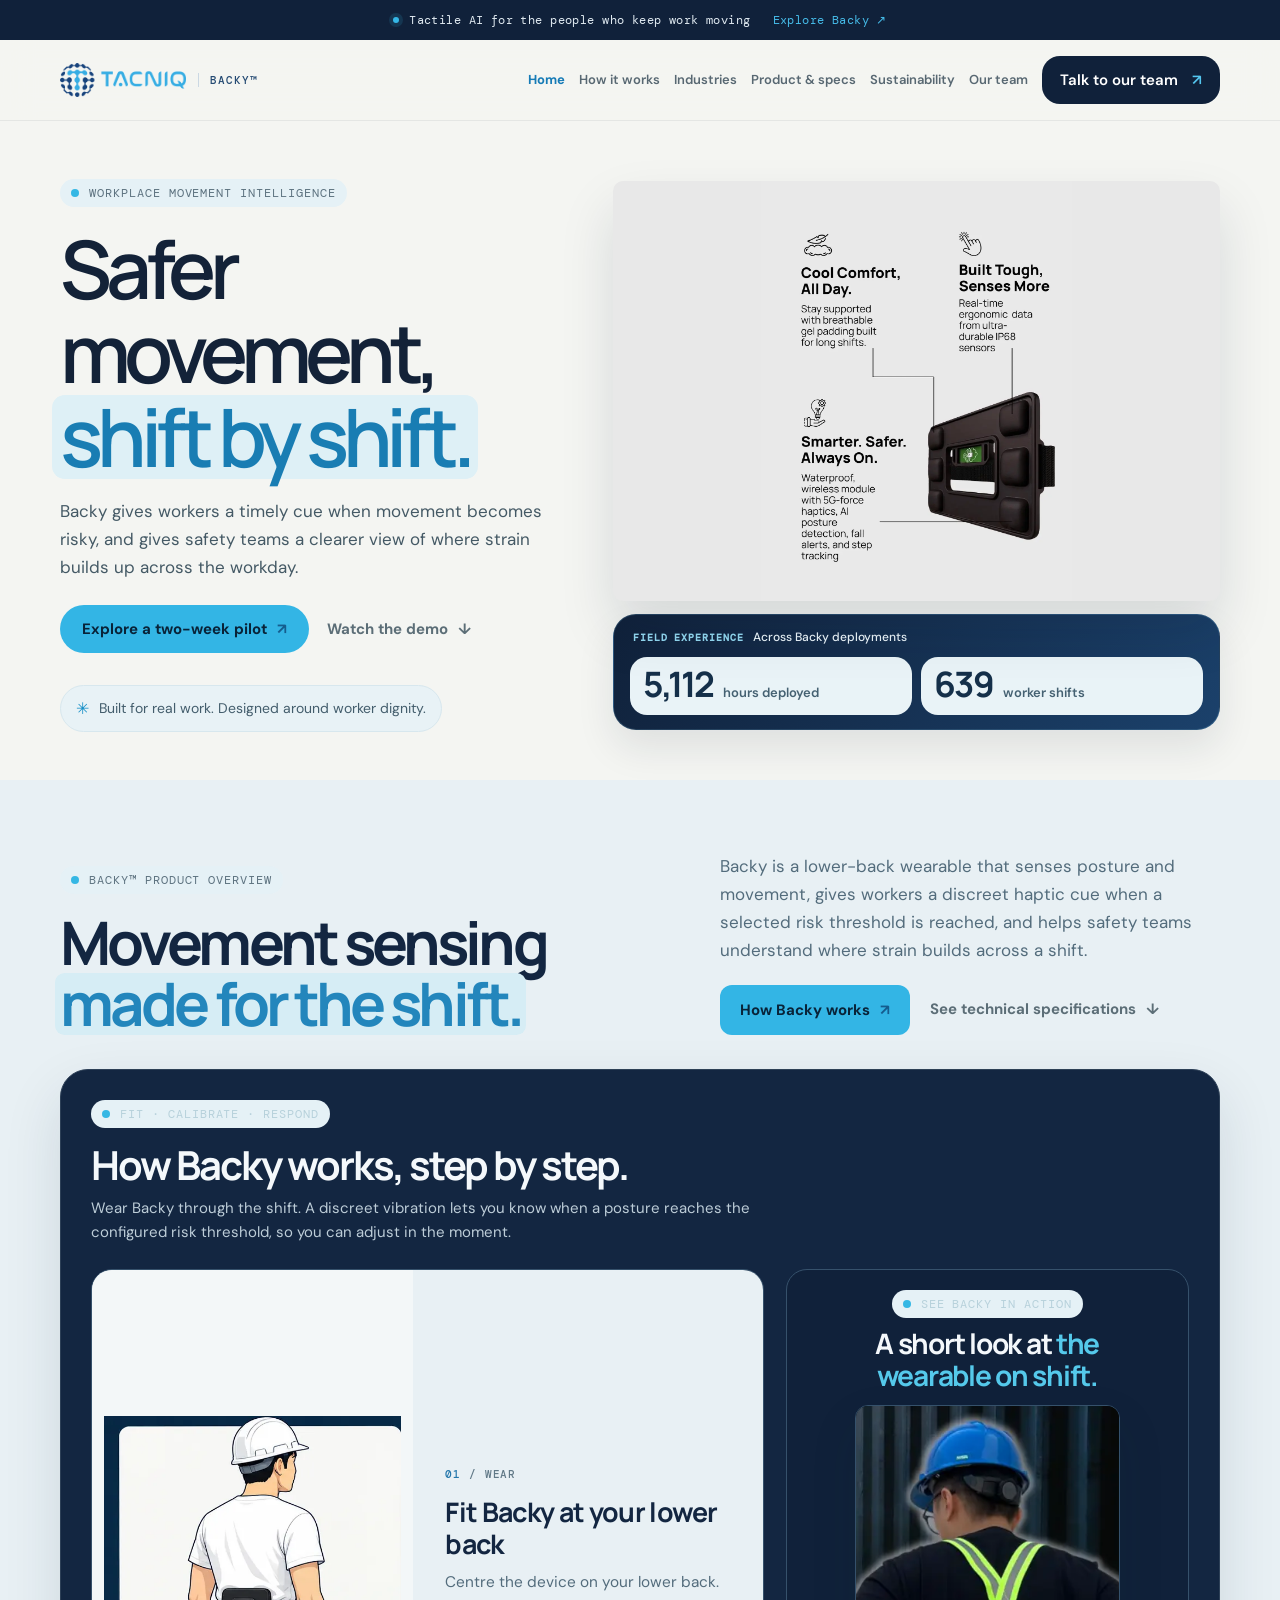
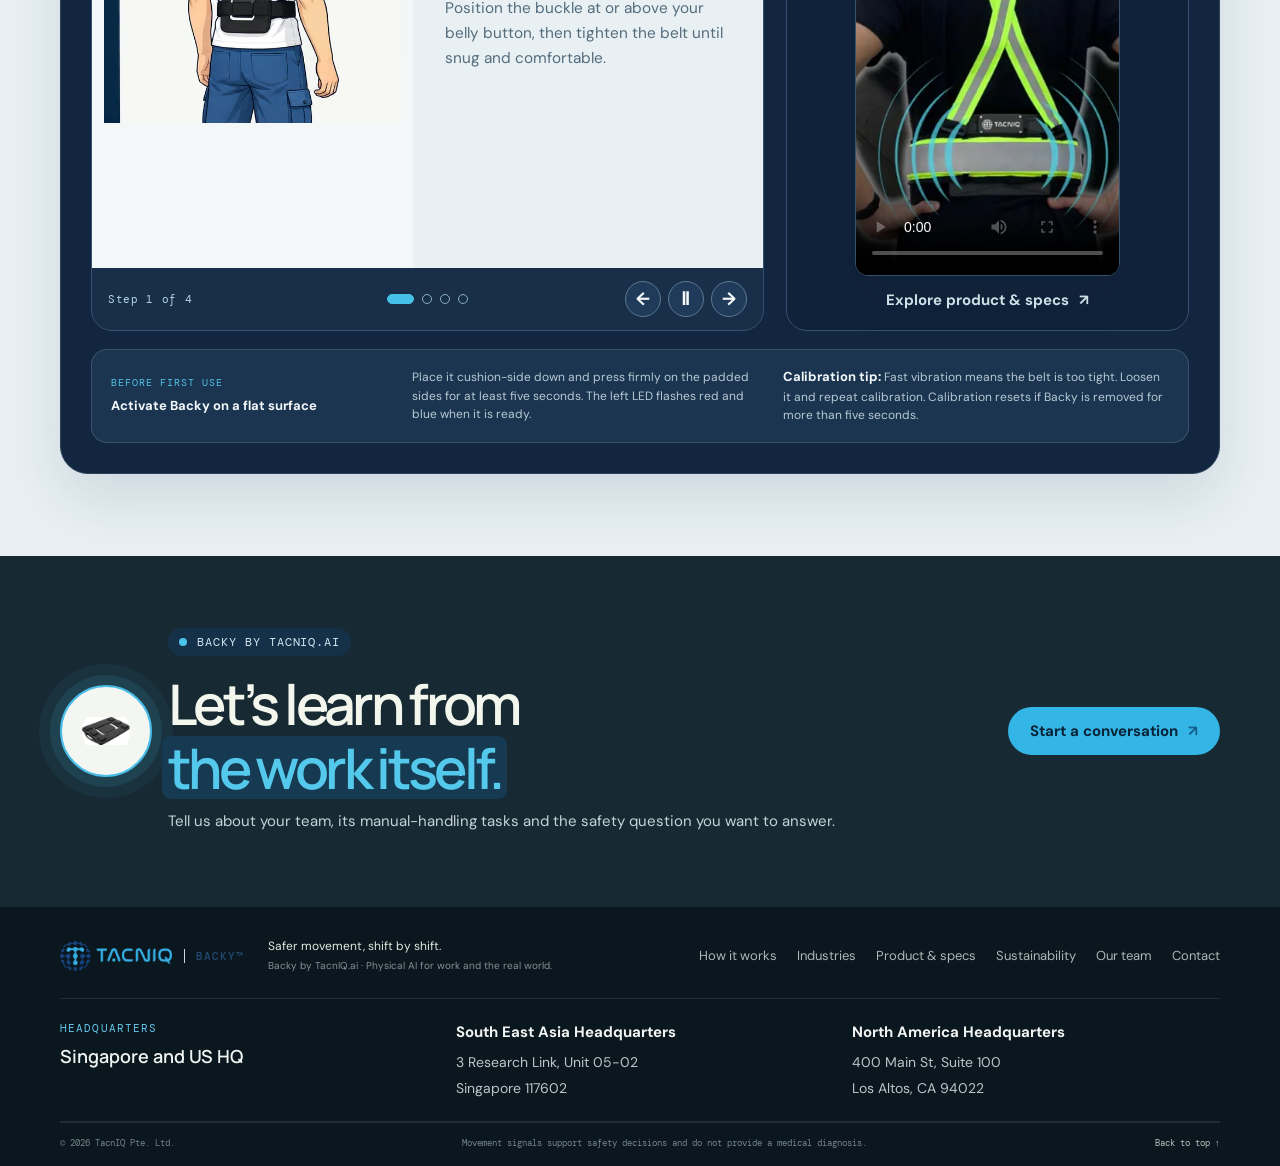
==== index.html @ 3969e8f6 "Refresh instruction label and video styles" ====
<!doctype html>
<html lang="en">
<head>
  <meta charset="utf-8">
  <meta name="viewport" content="width=device-width, initial-scale=1">
  <meta name="theme-color" content="#10213a">
  <meta name="description" content="Backy gives frontline workers real-time movement feedback and helps safety teams identify and reduce ergonomic risk at work.">
  <title>Backy | Safer movement, shift by shift</title>
  <link rel="preconnect" href="https://fonts.googleapis.com">
  <link rel="preconnect" href="https://fonts.gstatic.com" crossorigin>
  <link href="https://fonts.googleapis.com/css2?family=DM+Mono:wght@400;500&family=DM+Sans:wght@400;500;600;700&family=Manrope:wght@400;500;600;700;800&display=swap" rel="stylesheet">
  <link rel="stylesheet" href="styles.css?v=20">
  <link rel="stylesheet" href="movement.css?v=6">
</head>
<body><div class="announcement"><span class="pulse"></span> Tactile AI for the people who keep work moving <a href="how-it-works.html">Explore Backy <span aria-hidden="true">↗</span></a></div><header class="nav-wrap"><nav class="nav container" aria-label="Main navigation"><a class="brand brand-tacniq" href="index.html" aria-label="TacnIQ.ai — Backy home"><img class="brand-logo" src="assets/tacniq-logo.png" alt="TacnIQ.ai"><span class="brand-product">BACKY™</span></a><button class="menu-toggle" aria-expanded="false" aria-controls="nav-links" aria-label="Open menu"><span></span><span></span></button><div class="nav-links" id="nav-links"><a href="index.html" class="active-link" aria-current="page" data-tip="A concise Backy overview and product demonstration." title="A concise Backy overview and product demonstration.">Home</a><a href="how-it-works.html" data-tip="See how movement sensing and haptic cues lead to safer tasks." title="See how movement sensing and haptic cues lead to safer tasks.">How it works</a><a href="industries.html" data-tip="Review pilot outcomes and the workplaces where Backy fits." title="Review pilot outcomes and the workplaces where Backy fits.">Industries</a><a href="product.html" data-tip="Explore the wearable, software, pricing and technical details." title="Explore the wearable, software, pricing and technical details.">Product &amp; specs</a><a href="sustainability.html" data-tip="Learn about worker wellbeing, Backy Rewards and ESG alignment." title="Learn about worker wellbeing, Backy Rewards and ESG alignment.">Sustainability</a><a href="team.html" data-tip="Meet the founding and execution teams." title="Meet the founding and execution teams.">Our team</a><a class="nav-cta" href="contact.html" data-tip="Plan a Backy pilot or ask about a corporate partnership." title="Plan a Backy pilot or ask about a corporate partnership.">Talk to our team <span aria-hidden="true">↗</span></a></div></nav></header><main id="top"><section class="hero container">
      <div class="hero-copy">
        <div class="eyebrow"><span class="eyebrow-line"></span> WORKPLACE MOVEMENT INTELLIGENCE</div>
        <h1>Safer movement,<br><em>shift by shift.</em></h1>
        <p class="hero-lede">Backy gives workers a timely cue when movement becomes risky, and gives safety teams a clearer view of where strain builds up across the workday.</p>
        <div class="hero-actions"><a class="button button-lime" href="#pilot">Explore a two-week pilot <span aria-hidden="true">↗</span></a><a class="text-link" href="#demo">Watch the demo <span aria-hidden="true">↓</span></a></div>
        <div class="hero-note"><span class="note-icon">✳</span><span>Built for real work. Designed around worker dignity.</span></div>
      </div>
      <div class="hero-showcase">
        <figure class="hero-photo hero-shift-photo">
          <img src="assets/backy-first-slide.webp" alt="Backy wearable device with feature callouts">
        </figure>
        <aside class="hero-stats" aria-label="Backy field experience">
          <div class="hero-stats-heading"><span>FIELD EXPERIENCE</span><strong>Across Backy deployments</strong></div>
          <div class="hero-stat-card"><strong>5,112</strong><span>hours deployed</span></div>
          <div class="hero-stat-card"><strong>639</strong><span>worker shifts</span></div>
        </aside>
      </div>
    </section>

<section class="movement-overview" id="backy-overview">
<div class="container">
  <div class="movement-overview-head">
    <div><div class="eyebrow"><span class="eyebrow-line"></span> BACKY™ PRODUCT OVERVIEW</div><h2>Movement sensing<br><em>made for the shift.</em></h2></div>
    <div class="movement-overview-copy"><p>Backy is a lower-back wearable that senses posture and movement, gives workers a discreet haptic cue when a selected risk threshold is reached, and helps safety teams understand where strain builds across a shift.</p><div class="movement-overview-links"><a class="button button-lime" href="how-it-works.html">How Backy works <span aria-hidden="true">↗</span></a><a class="text-link" href="product.html#specs">See technical specifications <span aria-hidden="true">↓</span></a></div></div>
  </div>
  <section class="movement-demo movement-guide" aria-labelledby="movement-guide-title">
    <div class="movement-guide-intro">
      <div class="eyebrow"><span class="eyebrow-line"></span> FIT · CALIBRATE · RESPOND</div>
      <h3 id="movement-guide-title">How Backy works, step by step.</h3>
      <p>Wear Backy through the shift. A discreet vibration lets you know when a posture reaches the configured risk threshold, so you can adjust in the moment.</p>
    </div>
    <div class="movement-guide-layout">
      <section class="movement-carousel" id="backy-steps-carousel" aria-label="Backy use steps">
        <div class="movement-carousel-stage" data-guide-stage>
          <article class="movement-carousel-slide" data-guide-slide aria-label="Step 1 of 4">
            <div class="movement-step-art"><img src="assets/backy-how-step-1.webp?v=1" alt="A worker wearing Backy centered on the lower back"></div>
            <div class="movement-step-copy">
              <span class="movement-step-number">01 <i>/ WEAR</i></span>
              <h4>Fit Backy at your lower back</h4>
              <p>Centre the device on your lower back. Position the buckle at or above your belly button, then tighten the belt until snug and comfortable.</p>
            </div>
          </article>
          <article class="movement-carousel-slide" data-guide-slide aria-label="Step 2 of 4" hidden>
            <div class="movement-step-art"><img src="assets/backy-how-step-2.webp?v=1" alt="A worker standing upright as Backy calibrates with a vibration cue"></div>
            <div class="movement-step-copy">
              <span class="movement-step-number">02 <i>/ CALIBRATE</i></span>
              <h4>Stand tall and calibrate</h4>
              <p>Stand upright, breathe in and out deeply, and keep Backy centred and vertical. Slow vibration for three seconds followed by a short melody confirms calibration.</p>
            </div>
          </article>
          <article class="movement-carousel-slide" data-guide-slide aria-label="Step 3 of 4" hidden>
            <div class="movement-step-art"><img src="assets/backy-how-step-3.webp?v=1" alt="A worker bending toward a box as Backy gives a red vibration alert"></div>
            <div class="movement-step-copy">
              <span class="movement-step-number">03 <i>/ FEEL</i></span>
              <h4>Notice the vibration cue</h4>
              <p>Backy continuously monitors posture. When a high-risk posture is detected, you’ll feel vibration feedback.</p>
            </div>
          </article>
          <article class="movement-carousel-slide" data-guide-slide aria-label="Step 4 of 4" hidden>
            <div class="movement-step-art"><img src="assets/backy-how-step-4.webp?v=1" alt="A worker lifting a box with hips and knees bent and the load close"></div>
            <div class="movement-step-copy">
              <span class="movement-step-number">04 <i>/ ADJUST</i></span>
              <h4>Reset and continue</h4>
              <p>Adjust your posture promptly to stop the vibration. The illustration shows one example; follow your site’s task-specific lifting guidance.</p>
            </div>
          </article>
        </div>
        <div class="movement-carousel-controls">
          <span class="movement-carousel-status" data-guide-status aria-live="polite">Step 1 of 4</span>
          <div class="movement-carousel-dots" role="group" aria-label="Choose a Backy instruction">
            <button type="button" data-guide-dot="0" aria-label="Show step 1: Wear" aria-pressed="true"></button>
            <button type="button" data-guide-dot="1" aria-label="Show step 2: Calibrate" aria-pressed="false"></button>
            <button type="button" data-guide-dot="2" aria-label="Show step 3: Feel" aria-pressed="false"></button>
            <button type="button" data-guide-dot="3" aria-label="Show step 4: Adjust" aria-pressed="false"></button>
          </div>
          <div class="movement-carousel-nav">
            <button type="button" data-guide-prev aria-label="Previous step">←</button>
            <button type="button" data-guide-play aria-pressed="true" aria-label="Pause automatic steps">Ⅱ</button>
            <button type="button" data-guide-next aria-label="Next step">→</button>
          </div>
        </div>
      </section>
      <aside class="movement-guide-video" id="demo">
        <div class="eyebrow"><span class="eyebrow-line"></span> SEE BACKY IN ACTION</div>
        <h3>A short look at <em>the wearable on shift.</em></h3>
        <div class="video-frame"><video controls playsinline preload="metadata" poster="assets/backy-on-shift-full.webp" aria-label="Backy workplace safety wearable demonstration"><source src="assets/backy-demo.mp4" type="video/mp4"><p>Your browser does not support video playback. <a href="assets/backy-demo.mp4">Download the Backy demo</a>.</p></video></div>
        <a class="text-link" href="product.html">Explore product &amp; specs <span aria-hidden="true">↗</span></a>
      </aside>
    </div>
    <aside class="movement-first-use">
      <div><span class="first-use-label">BEFORE FIRST USE</span><strong>Activate Backy on a flat surface</strong></div>
      <p>Place it cushion-side down and press firmly on the padded sides for at least five seconds. The left LED flashes red and blue when it is ready.</p>
      <p><strong>Calibration tip:</strong> Fast vibration means the belt is too tight. Loosen it and repeat calibration. Calibration resets if Backy is removed for more than five seconds.</p>
    </aside>
  </section>
</div>
</section>


<section class="final-cta"><div class="container final-cta-inner"><div class="cta-orb"><img src="assets/backy-spec-device.png" alt="Backy wearable device"></div><div><div class="eyebrow eyebrow-light"><span class="eyebrow-line"></span> BACKY BY TACNIQ.AI</div><h2>Let’s learn from<br><em>the work itself.</em></h2><p>Tell us about your team, its manual-handling tasks and the safety question you want to answer.</p></div><a class="button button-lime" href="contact.html">Start a conversation <span>↗</span></a></div></section></main><footer class="footer"><div class="container footer-main"><a class="brand brand-tacniq footer-brand" href="index.html" aria-label="TacnIQ.ai — Backy home"><img class="brand-logo" src="assets/tacniq-logo.png" alt="TacnIQ.ai"><span class="brand-product">BACKY™</span></a><p>Safer movement, shift by shift.<br><span>Backy by TacnIQ.ai · Physical AI for work and the real world.</span></p><div class="footer-links"><a href="how-it-works.html">How it works</a><a href="industries.html">Industries</a><a href="product.html">Product &amp; specs</a><a href="sustainability.html">Sustainability</a><a href="team.html">Our team</a><a href="contact.html">Contact</a></div></div><div class="container footer-offices" aria-label="Singapore and US headquarters">
    <div class="office-heading"><span>HEADQUARTERS</span><strong>Singapore and US HQ</strong></div>
    <address><strong>South East Asia Headquarters</strong><span>3 Research Link, Unit 05-02</span><span>Singapore 117602</span></address>
    <address><strong>North America Headquarters</strong><span>400 Main St, Suite 100</span><span>Los Altos, CA 94022</span></address>
  </div><div class="container footer-bottom"><span>© 2026 TacnIQ Pte. Ltd.</span><span>Movement signals support safety decisions and do not provide a medical diagnosis.</span><a href="#top">Back to top ↑</a></div></footer><script src="script.js"></script></body></html>
---- styles.css ----
:root{--ink:#13212d;--muted:#60717c;--paper:#f4f6f2;--white:#fff;--night:#101d28;--night2:#182833;--lime:#c4ec84;--lime-dark:#a9d866;--blue:#3679b6;--line:#dce3dd;--font:'DM Sans',sans-serif;--display:'Manrope',sans-serif;--mono:'DM Mono',monospace}*{box-sizing:border-box}html{scroll-behavior:smooth}body{margin:0;color:var(--ink);background:var(--paper);font-family:var(--font);-webkit-font-smoothing:antialiased}a{color:inherit;text-decoration:none}.container{width:min(1160px,calc(100% - 56px));margin:0 auto}.announcement{height:38px;display:flex;align-items:center;justify-content:center;gap:10px;background:var(--night);color:#d1ddd9;font:10px var(--mono);letter-spacing:.055em}.announcement a{color:var(--lime);margin-left:12px}.pulse,.live i{width:6px;height:6px;border-radius:50%;background:var(--lime);display:inline-block;box-shadow:0 0 0 4px #c4ec8422}.nav-wrap{position:sticky;top:0;z-index:20;background:#f4f6f2eb;backdrop-filter:blur(16px);border-bottom:1px solid #18283312}.nav{height:76px;display:flex;align-items:center;justify-content:space-between}.brand{display:flex;align-items:center;gap:9px;font:800 24px var(--display);letter-spacing:-1.5px}.brand-mark{width:31px;height:31px;display:grid;place-items:center;border-radius:9px 9px 9px 3px;background:var(--lime);color:var(--night);font:800 23px var(--display);letter-spacing:-2px}.tm{font:500 9px var(--font);vertical-align:top;margin-left:2px;letter-spacing:0}.nav-links{display:flex;align-items:center;gap:36px;font-size:12px;font-weight:600;color:#586872}.nav-links a:hover,.text-link:hover,.footer-links a:hover{color:#428052}.nav-cta{padding:12px 15px;background:var(--night);color:#fff!important;border-radius:6px}.nav-cta span,.button span{margin-left:10px;color:var(--lime)}.menu-toggle{display:none;background:none;border:0}.hero{min-height:620px;padding:83px 0 75px;display:grid;grid-template-columns:.9fr 1.1fr;align-items:center;gap:42px}.eyebrow{font:10px var(--mono);letter-spacing:.1em;color:#5e7380;display:flex;align-items:center;gap:10px}.eyebrow-line{width:23px;height:1px;background:var(--blue)}h1,h2,h3,p{margin-top:0}.hero h1{font:600 clamp(48px,6vw,78px)/1.04 var(--display);letter-spacing:-.075em;margin:24px 0 22px}.hero h1 em,.section-intro h2 em,.section-heading h2 em,.pilot-heading h2 em,.final-cta h2 em{font-style:normal;color:#438054}.hero-lede{max-width:440px;color:#667782;font-size:15px;line-height:1.8}.hero-actions{display:flex;align-items:center;gap:23px;margin-top:29px}.button{display:inline-flex;align-items:center;justify-content:center;border-radius:5px;padding:15px 18px;font-size:12px;font-weight:700}.button-lime{background:var(--lime);color:#14232a;transition:transform .2s,background .2s}.button-lime:hover{transform:translateY(-2px);background:#d0f29d}.button span{color:#345542}.text-link{font-size:11px;font-weight:700;color:#5c6e77}.text-link span{margin-left:6px}.hero-note{display:flex;align-items:center;gap:10px;margin-top:52px;color:#70808a;font-size:11px}.note-icon{color:#4e9658;font-size:16px}.hero-visual{position:relative;min-height:440px;background:var(--night);border-radius:12px;overflow:visible;color:#f4f7ef;box-shadow:0 32px 60px #152a2a1a}.hero-grid{position:absolute;inset:0;overflow:hidden;border-radius:12px;opacity:.2;background-image:linear-gradient(#b7cfb61a 1px,transparent 1px),linear-gradient(90deg,#b7cfb61a 1px,transparent 1px);background-size:38px 38px;pointer-events:none}.visual-top,.visual-bottom{position:absolute;left:24px;right:24px;z-index:3;display:flex;align-items:center;justify-content:space-between}.visual-top{top:21px}.visual-kicker,.visual-bottom,.float-head,.float-foot,.card-index,.card-caption,.dash-label,.dash-demo,.metric span,.dash-bottom,.timeline-day{font:9px var(--mono);letter-spacing:.07em}.visual-kicker{color:#9aadb1}.live{font:8px var(--mono);color:#c9d8c7;display:flex;align-items:center;gap:8px}.live i{width:5px;height:5px}.wearable-scene{position:absolute;inset:55px 0 45px;overflow:hidden}.orbit{position:absolute;border:1px solid #b8d5bf20;border-radius:50%;left:50%;top:47%;transform:translate(-50%,-50%)}.orbit-one{width:290px;height:290px}.orbit-two{width:410px;height:410px}.person-shape{position:absolute;left:50%;top:46%;transform:translate(-50%,-50%);width:164px;height:300px}.person-head{position:absolute;left:58px;top:4px;width:48px;height:58px;background:#d4a982;border-radius:48% 47% 45% 45%;z-index:2}.person-body{position:absolute;top:53px;left:31px;width:101px;height:143px;background:linear-gradient(90deg,#387079,#4e9991 54%,#28626c);border-radius:29px 29px 15px 15px;clip-path:polygon(16% 0,84% 0,100% 88%,78% 100%,18% 97%,0 87%)}.person-body:before{content:"";position:absolute;top:7px;left:42px;width:16px;height:50px;background:#d3a77d;opacity:.8;transform:rotate(10deg);border-radius:0 0 12px 12px}.sensor{position:absolute;z-index:3;top:74px;left:18px;width:67px;height:43px;border:3px solid #9ba59b;border-radius:5px;background:linear-gradient(135deg,#24343a,#1a272e);box-shadow:0 5px 15px #08131a80;display:flex;align-items:center;justify-content:center;gap:4px}.sensor-dot{width:7px;height:7px;border-radius:50%;background:var(--lime);box-shadow:0 0 10px var(--lime)}.sensor-label{font:7px var(--mono);letter-spacing:.1em;color:#eaf3e6}.person-leg{position:absolute;top:183px;width:37px;height:104px;border-radius:5px 5px 12px 12px;background:linear-gradient(90deg,#263847,#34495b)}.leg-left{left:41px;transform:rotate(2deg)}.leg-right{left:83px;transform:rotate(-3deg)}.person-arm{position:absolute;right:5px;top:71px;width:24px;height:128px;background:#d3a77d;border-radius:15px;transform:rotate(-9deg);transform-origin:top}.signal{position:absolute;z-index:3;display:flex;align-items:center;gap:8px;color:#c1cece;font:8px var(--mono);background:#1b2b34e8;padding:9px 11px;border:1px solid #ffffff14;border-radius:4px}.signal-a{top:34%;left:13%}.signal-b{right:8%;bottom:29%}.signal-dot{width:5px;height:5px;border-radius:50%;background:#54a7ca}.lime-dot{background:var(--lime)}.scene-caption{position:absolute;bottom:12px;left:0;right:0;text-align:center;color:#d6e0d4;font:11px var(--mono);letter-spacing:.03em}.visual-bottom{bottom:18px;color:#809597}.visual-bottom strong{font:8px var(--mono);color:var(--lime)}.signal-bar{display:flex;align-items:center;gap:4px;margin-left:auto;margin-right:10px}.signal-bar i{display:block;width:4px;height:12px;background:#35515a;border-radius:2px}.signal-bar i:nth-child(3n){height:19px;background:#45727a}.signal-bar i:nth-child(5n){height:24px;background:#a8d968}.floating-card{position:absolute;z-index:4;width:204px;right:-19px;bottom:42px;padding:16px 15px 12px;background:#f6f7f3;color:var(--ink);border-radius:7px;box-shadow:0 13px 35px #07121d50}.float-head{display:flex;justify-content:space-between;color:#71818a;font-size:7px}.float-dot{width:6px;height:6px;border-radius:50%;background:#89bf4f}.float-score{display:flex;align-items:center;gap:8px;margin-top:14px;font-size:9px;color:#556b72}.float-score b{color:#508852;font-size:18px}.float-chart{height:43px;margin-top:4px}.float-chart svg{width:100%;height:100%}.float-foot{display:flex;justify-content:space-between;color:#86949b;font-size:6px}.proof{min-height:117px;border-top:1px solid #dce2dc;display:grid;grid-template-columns:1.5fr 1fr 1fr 1fr 1.7fr;align-items:center;gap:20px}.proof-label{font:9px/1.7 var(--mono);letter-spacing:.07em;color:#52636c}.proof-label span{font:10px var(--font);letter-spacing:0;color:#86939a}.proof-stat{display:flex;flex-direction:column;gap:2px;border-left:1px solid #dce2dc;padding-left:20px}.proof-stat strong{font:700 25px var(--display);letter-spacing:-.05em}.proof-stat span{font-size:10px;color:#78868d}.proof-footnote{font:8px/1.5 var(--mono);color:#8a9699;margin:0;text-align:right}.section-dark{background:var(--night);color:#f2f5ec;padding:104px 0}.how-grid{display:grid;grid-template-columns:.83fr 1.17fr;gap:90px}.eyebrow-light{color:#9bb0ac}.eyebrow-light .eyebrow-line{background:var(--lime)}.section-intro h2,.section-heading h2,.pilot-heading h2,.final-cta h2{font:600 clamp(36px,4.2vw,53px)/1.14 var(--display);letter-spacing:-.065em;margin:23px 0}.section-intro h2 em,.pilot-heading h2 em,.final-cta h2 em{color:var(--lime)}.section-intro>p{font-size:13px;line-height:1.8;color:#9cabad;max-width:355px}.arrow-link{display:inline-flex;gap:12px;margin-top:24px;color:var(--lime);font-size:11px;font-weight:700}.steps{border-top:1px solid #ffffff1b}.step{min-height:105px;border-bottom:1px solid #ffffff1b;display:grid;grid-template-columns:42px 1fr 35px;align-items:center;gap:12px}.step-no{align-self:start;padding-top:27px;color:#839696;font:9px var(--mono)}.step h3{font:600 15px var(--display);margin:0 0 7px}.step p{font-size:10px;line-height:1.65;color:#9babad;max-width:410px;margin:0}.step-icon{color:var(--lime);font:27px var(--display);text-align:center}.section-light{padding:103px 0 108px;background:#eef2ed}.section-heading{display:flex;justify-content:space-between;align-items:end;gap:45px;margin-bottom:44px}.section-heading h2{margin:20px 0 0}.section-heading h2 em{color:#468253}.section-heading>p{max-width:355px;font-size:12px;line-height:1.8;color:#77848a;margin:0 0 6px}.audience-grid{display:grid;grid-template-columns:repeat(3,1fr);gap:14px}.audience-card{min-height:280px;background:#fff;padding:23px;border-radius:6px;position:relative;overflow:hidden}.audience-card:after{content:"";position:absolute;width:180px;height:180px;border:1px solid #edf1ec;border-radius:50%;right:-80px;bottom:-100px;box-shadow:0 0 0 17px #f7f9f6,0 0 0 18px #edf1ec,0 0 0 38px #f7f9f6,0 0 0 39px #edf1ec}.worker-card{background:#dcead8}.safety-card{background:#fff}.ops-card{background:#e6ecee}.card-index{color:#738387}.audience-symbol{font:29px var(--display);color:#458053;margin:27px 0 14px}.audience-card h3{font:600 20px var(--display);letter-spacing:-.035em;margin:0 0 10px}.audience-card p{font-size:11px;line-height:1.75;color:#66777c;max-width:300px;margin:0}.card-line{width:31px;height:1px;background:#99b389;margin-top:25px}.card-caption{display:block;color:#7e8c8d;font-size:7px;margin-top:13px}.dashboard-section{padding:111px 0;background:#f8f9f6}.dashboard-layout{display:grid;grid-template-columns:.74fr 1.26fr;gap:60px;align-items:center}.dashboard-copy h2,.fit-wrap h2{font:600 clamp(37px,4vw,51px)/1.13 var(--display);letter-spacing:-.065em;margin:23px 0}.dashboard-copy>p,.fit-content>p{font-size:12px;line-height:1.8;color:#74828a;max-width:360px}.check-list{list-style:none;margin:24px 0 26px;padding:0;display:grid;gap:12px;font-size:10px;color:#53636d}.check-list li{display:flex;align-items:center;gap:9px}.check-list li span{display:grid;place-items:center;width:17px;height:17px;border-radius:50%;background:#dcebd2;color:#457f4d;font-size:10px}.privacy-note{border-top:1px solid #dfe5de;padding-top:19px;display:flex;gap:12px;max-width:375px}.lock-icon{color:#47815a;font-size:17px}.privacy-note strong{font-size:10px}.privacy-note p{font-size:9px;line-height:1.65;color:#79878d;margin:5px 0 0}.dashboard-mock{padding:20px 20px 14px;background:#fff;border:1px solid #e4e9e3;border-radius:8px;box-shadow:0 19px 55px #20382a0e;min-width:0}.dash-top{height:33px;display:flex;align-items:center;border-bottom:1px solid #edf0ed;padding-bottom:13px}.dash-brand{display:flex;align-items:center;gap:6px;font:800 13px var(--display);letter-spacing:-.8px}.small-mark{width:19px;height:19px;border-radius:5px 5px 5px 2px;font-size:15px}.dash-demo{margin-left:auto;color:#8a9698;font-size:7px}.dash-avatar{display:grid;place-items:center;margin-left:15px;border-radius:50%;width:26px;height:26px;background:#e9f0e8;color:#527451;font:8px var(--mono)}.dash-subhead{display:flex;align-items:center;justify-content:space-between;margin:17px 0 15px}.dash-label{display:block;color:#849194;font-size:7px;margin-bottom:5px}.dash-subhead h3{font:600 15px var(--display);margin:0}.period-button{border:1px solid #e2e8e2;background:#fff;border-radius:4px;padding:7px 9px;color:#718088;font:8px var(--font)}.metric-row{display:grid;grid-template-columns:repeat(3,1fr);gap:8px}.metric{padding:11px;border:1px solid #edf0ed;border-radius:4px;display:flex;flex-direction:column;gap:4px}.metric span{color:#859295;font-size:6px}.metric strong{font:700 17px var(--display);color:#4b8751;letter-spacing:-.04em}.metric .metric-unit{font:9px var(--font);margin-left:3px}.metric small{font-size:7px;color:#9aa4a3}.metric strong.metric-text{color:#263944;font-size:14px}.dash-content{display:grid;grid-template-columns:1.25fr .75fr;gap:9px;margin-top:9px}.trend-card,.hotspot-card{border:1px solid #edf0ed;border-radius:4px;padding:12px;min-width:0}.trend-head{display:flex;align-items:center;justify-content:space-between}.trend-head strong{display:block;font:600 10px var(--display)}.trend-key{font-size:7px;color:#879394;display:flex;align-items:center;gap:5px}.trend-key i{width:6px;height:6px;border-radius:50%;background:#8fc15e}.chart-area{height:117px;position:relative;margin-top:10px;padding-left:31px}.chart-area svg{width:100%;height:100%;overflow:visible}.grid-line{fill:none;stroke:#edf1ed;stroke-width:1;stroke-dasharray:3 4}.chart-area-fill{fill:url(#dashfill)}.chart-line{fill:none;stroke:#8fbf5c;stroke-width:3}.chart-area circle{fill:#fff;stroke:#80ae4e;stroke-width:3}.y-labels{position:absolute;left:0;top:0;bottom:16px;display:flex;flex-direction:column;justify-content:space-between;color:#a0aaaa;font-size:6px}.x-labels{display:flex;justify-content:space-between;color:#a0aaaa;font-size:6px}.insight{display:flex;align-items:flex-start;gap:7px;border-radius:3px;background:#f5f8f1;padding:8px 9px;margin-top:6px}.insight-mark{color:#659448;font-size:10px}.insight p{font-size:7px;line-height:1.5;color:#77847d;margin:0}.insight b{color:#496454}.dots{color:#a2aeab;font-size:9px;letter-spacing:2px}.hotspot{display:grid;grid-template-columns:19px 1fr auto;gap:5px;align-items:center;padding:13px 0;border-bottom:1px solid #f0f2ef}.hotspot-rank{font:7px var(--mono);color:#a0abaa}.hotspot-name{font-size:8px;color:#586970}.heat{font:6px var(--mono);border-radius:3px;padding:4px 5px}.heat-high{background:#fae8dd;color:#aa674b}.heat-mid{background:#fbf2d9;color:#9a8042}.heat-low{background:#e9f2e3;color:#638251}.hotspot-action{margin-top:13px;color:#53815a;font-size:7px;font-weight:700}.hotspot-action span{margin-left:4px}.dash-bottom{display:flex;justify-content:space-between;color:#9aa5a5;font-size:6px;margin-top:14px;letter-spacing:.02em}.dash-bottom>span:first-child{display:flex;align-items:center;gap:6px}.status-dot{width:5px;height:5px;border-radius:50%;background:#9bc66b}.pilot-section{background:var(--night);color:#f1f5ec;padding:104px 0}.pilot-wrap{display:grid;grid-template-columns:.82fr 1.18fr;gap:80px}.pilot-heading h2{margin:22px 0}.pilot-heading>p{max-width:355px;color:#9baaad;font-size:12px;line-height:1.8;margin-bottom:23px}.pilot-timeline{position:relative;padding:7px 0}.timeline-line{position:absolute;left:91px;top:22px;bottom:29px;width:1px;background:#42545b}.pilot-timeline article{display:grid;grid-template-columns:72px 38px 1fr;align-items:start;min-height:90px;position:relative}.timeline-day{color:#91a3a0;text-align:right;padding-top:3px;font-size:8px}.timeline-dot{width:8px;height:8px;border-radius:50%;background:#597078;border:2px solid var(--night);box-shadow:0 0 0 1px #597078;justify-self:center;position:relative;z-index:1}.active-dot{background:var(--lime);box-shadow:0 0 0 1px var(--lime)}.pilot-timeline h3{font:600 13px var(--display);margin:0 0 7px}.pilot-timeline p{font-size:9px;line-height:1.65;color:#9caeb0;margin:0;max-width:300px}.fit-section{padding:92px 0;background:#e9eee8}.fit-wrap{display:grid;grid-template-columns:.85fr 1.15fr;gap:60px;align-items:start}.fit-wrap h2{font-size:44px}.fit-content>p{max-width:470px}.fit-tags{display:flex;flex-wrap:wrap;gap:8px;margin:20px 0 22px}.fit-tags span{border:1px solid #cfd9ce;border-radius:3px;padding:9px 11px;font-size:9px;color:#50636a;background:#f4f7f2}.final-cta{background:#172932;color:#f2f6ed;padding:72px 0}.final-cta-inner{display:grid;grid-template-columns:80px 1fr auto;gap:28px;align-items:center}.cta-orb{width:66px;height:66px;border:1px solid #738b82;border-radius:50%;display:grid;place-items:center;color:var(--lime);font:600 34px var(--display);letter-spacing:-3px;box-shadow:0 0 0 12px #ffffff08,0 0 0 25px #ffffff05}.final-cta h2{font-size:37px;margin:16px 0 10px}.final-cta h2 em{color:var(--lime)}.final-cta p{font-size:10px;color:#9caeb0;margin:0}.final-cta .button{white-space:nowrap}.footer{background:#0b171e;color:#e6ede7;padding:30px 0 17px}.footer-main{display:flex;align-items:center;gap:30px;padding-bottom:23px}.footer-brand{font-size:19px}.footer-brand .brand-mark{width:26px;height:26px;font-size:19px}.footer-main>p{font-size:10px;line-height:1.6;margin:0;color:#e1e9e0}.footer-main>p span{font-size:8px;color:#829396}.footer-links{display:flex;gap:21px;margin-left:auto;font-size:9px;color:#aab8b6}.footer-bottom{border-top:1px solid #ffffff17;padding-top:14px;display:flex;justify-content:space-between;gap:20px;color:#74868a;font:7px var(--mono)}.footer-bottom a{color:#b6c6be}
@media(max-width:950px){.hero{grid-template-columns:1fr 1.05fr;gap:25px}.hero h1{font-size:59px}.hero-visual{min-height:400px}.floating-card{right:-7px}.how-grid{gap:50px}.dashboard-layout{grid-template-columns:.8fr 1.2fr;gap:30px}.dashboard-mock{padding:15px}.pilot-wrap{gap:48px}}
@media(max-width:740px){.container{width:min(100% - 38px,540px)}.announcement{font-size:8px}.nav{height:65px}.menu-toggle{display:grid;gap:5px;padding:8px}.menu-toggle span{display:block;width:21px;height:1px;background:var(--ink)}.nav-links{display:none;position:absolute;top:64px;left:0;right:0;padding:20px 24px 24px;background:var(--paper);border-bottom:1px solid var(--line);flex-direction:column;align-items:stretch;gap:19px}.nav-links.open{display:flex}.nav-cta{text-align:center}.hero{grid-template-columns:1fr;padding:59px 0 47px;gap:44px}.hero h1{font-size:clamp(51px,12vw,71px)}.hero-lede{font-size:14px}.hero-note{margin-top:32px}.hero-visual{min-height:380px;margin-right:4px}.floating-card{right:-6px;width:180px}.proof{grid-template-columns:1fr 1fr 1fr;gap:15px;padding:20px 0}.proof-label{grid-column:1/-1}.proof-stat{padding-left:10px}.proof-stat strong{font-size:22px}.proof-footnote{grid-column:1/-1;text-align:left;margin-top:2px}.section-dark,.section-light,.dashboard-section,.pilot-section{padding:75px 0}.how-grid,.dashboard-layout,.pilot-wrap,.fit-wrap{grid-template-columns:1fr;gap:37px}.section-intro h2,.section-heading h2,.pilot-heading h2{font-size:42px}.steps{margin-top:0}.section-heading{display:block}.section-heading>p{margin-top:17px}.audience-grid{grid-template-columns:1fr;gap:10px}.audience-card{min-height:250px}.dashboard-layout{gap:35px}.dashboard-copy h2,.fit-wrap h2{font-size:43px}.dashboard-mock{margin:0 -5px}.pilot-wrap{gap:38px}.timeline-line{left:74px}.pilot-timeline article{grid-template-columns:56px 38px 1fr;min-height:96px}.fit-wrap{gap:5px}.final-cta{padding:59px 0}.final-cta-inner{grid-template-columns:58px 1fr;gap:20px}.cta-orb{width:48px;height:48px;font-size:26px}.final-cta h2{font-size:33px}.final-cta .button{grid-column:2;justify-self:start;margin-top:4px}.footer-main{flex-wrap:wrap;gap:17px}.footer-main>p{flex-basis:calc(100% - 145px)}.footer-links{margin-left:0;width:100%;padding-top:4px}.footer-bottom{flex-wrap:wrap;line-height:1.5}.footer-bottom span:nth-child(2){order:3;flex-basis:100%}}
@media(max-width:420px){.container{width:calc(100% - 30px)}.announcement{gap:7px;font-size:7px}.announcement a{margin-left:2px}.hero-actions{align-items:flex-start;flex-direction:column;gap:17px}.hero-visual{min-height:340px}.person-shape{transform:translate(-50%,-50%) scale(.88)}.orbit-one{width:240px;height:240px}.orbit-two{width:340px;height:340px}.signal-a{left:5%;top:27%}.signal-b{right:4%;bottom:25%}.visual-bottom{left:15px;right:15px}.signal-bar{gap:3px}.signal-bar i{width:3px}.floating-card{bottom:37px;width:158px;padding:12px}.float-score{font-size:8px}.dash-content{grid-template-columns:1fr}.hotspot-card{display:none}.metric{padding:8px 7px}.metric span{font-size:5px}.metric strong{font-size:15px}.dashboard-mock{padding:12px}.dash-demo{font-size:6px}.dash-avatar{margin-left:8px;width:23px;height:23px}.dash-bottom{font-size:5px}}
@media(prefers-reduced-motion:reduce){html{scroll-behavior:auto}*,*:before,*:after{transition:none!important}}

/* Rebuilt Backy pages: larger type, stronger product photography and the deck's narrative flow. */
body{font-size:16px}
.announcement{font-size:11px}
.nav-links{font-size:14px;gap:32px}
.nav-cta{font-size:13px}
.hero{min-height:630px;padding:78px 0 70px;grid-template-columns:.92fr 1.08fr;gap:55px}
.hero h1,.product-hero h1{font-size:clamp(58px,6.3vw,82px);line-height:1.04}
.hero-lede,.product-hero p{font-size:17px;line-height:1.75;max-width:510px}
.hero-photo{height:500px;margin:0;position:relative;overflow:hidden;border-radius:12px;background:#14242d;box-shadow:0 24px 56px #14242c20}
.hero-photo:after{content:"";position:absolute;inset:35% 0 0;background:linear-gradient(transparent,#0c1822c9)}
.hero-photo img{width:100%;height:100%;display:block;object-fit:cover;object-position:center 37%}
.hero-photo figcaption{position:absolute;z-index:1;left:24px;right:24px;bottom:20px;display:flex;flex-direction:column;gap:7px;color:white}
.hero-photo figcaption span:first-child{font:10px var(--mono);letter-spacing:.12em;color:var(--lime)}
.hero-photo figcaption span:last-child{font:600 17px var(--display)}
.hero-note{font-size:13px}
.proof{grid-template-columns:1.35fr .8fr .8fr .8fr 1.35fr;min-height:128px}
.proof-label{font-size:10px}.proof-label span{font-size:12px}.proof-stat strong{font-size:30px}.proof-stat span{font-size:12px}.proof-footnote{font-size:9px}
.problem-section{padding:104px 0;background:#edf1eb}
.problem-grid{display:grid;grid-template-columns:.93fr 1.07fr;gap:68px;align-items:center}
.problem-photo,.solution-photo{margin:0;position:relative;overflow:hidden;border-radius:7px;background:#dbe2dd}
.problem-photo img{width:100%;height:470px;object-fit:cover;display:block}
.problem-photo figcaption,.solution-photo figcaption{padding:12px 15px;color:#67777e;background:#e5ebe5;font-size:12px}
.problem-copy h2,.solution-copy h2,.results-heading h2,.industries-layout h2,.demo-copy h2,.product-hero h1,.spec-intro h2,.software-layout h2,.product-cta h2{font:600 clamp(43px,4.6vw,59px)/1.12 var(--display);letter-spacing:-.065em;margin:22px 0}
.problem-copy h2 em,.industries-layout h2 em,.demo-copy h2 em,.software-layout h2 em{font-style:normal;color:#468253}
.problem-copy>p,.solution-copy>p,.section-heading>p,.industries-layout>div>p,.demo-copy>p,.spec-intro>p,.software-layout>div>p,.product-cta p{font-size:15px;line-height:1.8;color:#74828a}
.problem-stats{display:grid;grid-template-columns:1fr 1fr;gap:15px;margin:28px 0 14px}
.problem-stats>div{padding:17px 0;border-top:1px solid #cbd5cc}
.problem-stats strong{font:700 26px var(--display);letter-spacing:-.04em;color:#192c35;white-space:nowrap}
.problem-stats strong span{font-size:18px;color:#55905e}
.problem-stats p{font-size:12px;line-height:1.6;color:#718087;margin:7px 0 0}
.source-note,.results-note{font-size:10px;line-height:1.55;color:#859195;margin:0}
.solution-section{padding:105px 0}
.solution-layout{display:grid;grid-template-columns:.88fr 1.12fr;gap:70px;align-items:center}
.solution-photo img{width:100%;height:515px;object-fit:cover;object-position:center;display:block}
.solution-copy h2{color:#f2f5ec}.solution-copy h2 em{font-style:normal;color:var(--lime)}
.solution-copy>p{color:#a7b4b5;max-width:550px}
.feature-list{border-top:1px solid #ffffff23;margin-top:25px}
.feature-list article{display:grid;grid-template-columns:42px 1fr;gap:12px;padding:16px 0;border-bottom:1px solid #ffffff23}
.feature-number{font:10px var(--mono);color:var(--lime);padding-top:2px}
.feature-list h3{font:600 17px var(--display);margin:0 0 5px;color:#f2f5ec}
.feature-list p{font-size:13px;line-height:1.6;color:#a7b4b5;margin:0}
.arrow-link{font-size:13px}
.process-section{padding:104px 0}
.section-heading{align-items:end;margin-bottom:44px}
.section-heading h2{font-size:clamp(43px,4.6vw,59px);line-height:1.12}
.section-heading h2 em{color:#468253}
.process-grid{display:grid;grid-template-columns:repeat(5,1fr);border-top:1px solid #d3ddd4;border-bottom:1px solid #d3ddd4}
.process-grid article{padding:21px 18px 24px 0;border-right:1px solid #d3ddd4;margin-right:18px;min-height:170px}
.process-grid article:last-child{border:0;margin:0}
.process-grid article>span,.hardware-card>div>span,.software-options article>span{font:10px var(--mono);letter-spacing:.08em;color:#5a8b5d}
.process-grid h3{font:600 18px/1.35 var(--display);margin:21px 0 9px;letter-spacing:-.025em}
.process-grid p{font-size:13px;line-height:1.65;color:#76848a;margin:0}
.workflow-photo{display:grid;grid-template-columns:1.3fr .7fr;gap:32px;align-items:center;margin-top:35px}
.workflow-photo img{width:100%;height:270px;object-fit:cover;border-radius:6px;display:block}
.workflow-photo p{font:500 18px/1.55 var(--display);color:#53636c;max-width:315px}
.results-section{background:#13232d;color:#f2f5ec;padding:99px 0}
.results-heading{display:flex;justify-content:space-between;align-items:end;gap:50px;margin-bottom:35px}
.results-heading h2{margin:19px 0 0}
.results-heading h2 em{font-style:normal;color:var(--lime)}
.results-heading>p{font-size:14px;line-height:1.7;color:#aab8b7;max-width:270px;margin:0 0 6px}
.results-grid{display:grid;grid-template-columns:repeat(3,1fr);border-top:1px solid #ffffff27;border-bottom:1px solid #ffffff27}
.results-grid article{padding:24px 27px 25px 0;margin-right:27px;border-right:1px solid #ffffff27}
.results-grid article:last-child{border:0;margin:0}
.results-grid article>span{font:10px var(--mono);letter-spacing:.1em;color:#a9d968}
.results-grid strong{display:block;font:700 clamp(45px,5vw,66px)/1 var(--display);letter-spacing:-.065em;color:#f5f7ed;margin:20px 0 9px}
.results-grid p{font:600 16px var(--display);margin:0 0 8px}
.results-grid small{font-size:12px;line-height:1.6;color:#a7b4b5}
.results-note{color:#829295;margin-top:14px}
.industries-section{padding:100px 0}
.industries-layout{display:grid;grid-template-columns:.92fr 1.08fr;gap:60px;align-items:center}
.industries-layout h2{margin-bottom:18px}
.industry-tags{display:flex;flex-wrap:wrap;gap:9px;margin-top:22px}
.industry-tags span{background:#f7f8f4;border:1px solid #d5ded5;border-radius:4px;padding:10px 12px;font-size:12px;color:#52636a}
.industries-layout figure{margin:0}
.industries-layout figure img{display:block;width:100%;height:390px;object-fit:cover;border-radius:7px}
.industries-layout figcaption{font-size:11px;color:#7e8a8c;margin-top:11px}
.demo-section{padding:100px 0;background:#f8f9f6}
.demo-layout{display:grid;grid-template-columns:.72fr 1.28fr;gap:55px;align-items:center}
.demo-copy h2{margin:20px 0}.demo-copy>p{margin-bottom:22px}
.video-frame{position:relative;width:min(100%,380px);aspect-ratio:9/16;justify-self:center;background:#101d28;border-radius:14px;overflow:hidden;box-shadow:0 20px 48px #162d2a1a}
.video-frame iframe{width:100%;height:100%;border:0;position:absolute;inset:0}
.pilot-heading h2{font-size:clamp(43px,4.6vw,59px)}
.pilot-heading>p{font-size:15px;line-height:1.8}
.pilot-timeline h3{font-size:16px}.pilot-timeline p{font-size:12px}
.pilot-timeline article{min-height:98px}
.final-cta h2{font-size:43px}
.final-cta p{font-size:13px;line-height:1.6}
.footer-main>p{font-size:12px}.footer-main>p span{font-size:10px}.footer-links{font-size:11px}.footer-bottom{font-size:9px}

/* Product page */
.active-link{color:#438054!important}
.product-hero{padding:79px 0 72px;background:#eef2ed}
.product-hero-grid{display:grid;grid-template-columns:.95fr 1.05fr;gap:65px;align-items:center}
.product-hero h1{margin:23px 0}.product-hero h1 em{font-style:normal;color:#468253}
.product-hero p{color:#687980}
.product-hero-image{height:440px;margin:0;position:relative;border-radius:8px;overflow:hidden;background:#dce4df}
.product-hero-image img{width:100%;height:100%;object-fit:cover;display:block}
.product-hero-image figcaption{position:absolute;bottom:0;left:0;right:0;padding:16px 18px;background:linear-gradient(transparent,#101d28b8);color:#fff;font-size:12px}
.hardware-section{padding:94px 0;background:#f8f9f6}
.hardware-grid{display:grid;grid-template-columns:1.2fr 1fr 1fr;gap:14px}
.hardware-card{background:#eef2ed;min-width:0}
.hardware-card img{width:100%;height:225px;object-fit:contain;padding:18px;display:block;background:#f3f5f1}
.hardware-card>div{padding:18px 20px 22px}
.hardware-card>div>span{font-size:9px}
.hardware-card h3{font:600 20px var(--display);margin:11px 0 7px}
.hardware-card p{font-size:13px;line-height:1.65;color:#718087;margin:0}
.accessory-row{display:grid;grid-template-columns:170px 170px 1fr;gap:15px;align-items:center;margin-top:20px;border-top:1px solid #dce3dd;padding-top:18px}
.accessory-row figure{margin:0}
.accessory-row img{width:100%;height:100px;object-fit:contain;background:#f0f3ef}
.accessory-row figcaption{font-size:10px;color:#76848a;margin-top:6px}
.accessory-row>p{font-size:12px;line-height:1.6;color:#718087;justify-self:end;max-width:310px}
.spec-section{padding:100px 0;background:#12222c;color:#f0f5ee}
.spec-layout{display:grid;grid-template-columns:.76fr 1.24fr;gap:70px;align-items:start}
.spec-intro{position:sticky;top:110px}
.spec-intro h2{font-size:51px;margin:20px 0}.spec-intro h2 em{font-style:normal;color:var(--lime)}
.spec-intro>p{color:#a9b7b7;font-size:14px}
.spec-image{margin:24px 0 0;max-width:400px}
.spec-image img{display:block;width:100%;height:175px;object-fit:cover;object-position:center;border-radius:5px}
.spec-table{border-top:1px solid #ffffff2b}
.spec-row{display:grid;grid-template-columns:.75fr 1.25fr;gap:24px;padding:14px 0;border-bottom:1px solid #ffffff2b;align-items:start}
.spec-row span{font-size:13px;color:#aab7b6}
.spec-row strong{font:600 14px/1.5 var(--font);color:#f1f5ec}
.spec-row small{font:400 11px var(--font);color:#a9b7b7}
.spec-disclosure{margin-top:26px;padding:20px 22px;display:flex;gap:14px;background:#1b303a;border:1px solid #ffffff1d;border-radius:5px}
.spec-disclosure .lock-icon{color:var(--lime);font-size:20px;flex:none}
.spec-disclosure p{font-size:12px;line-height:1.7;color:#c1ccca;margin:0}
.spec-disclosure strong{color:#f1f5ec}
.software-section{padding:98px 0;background:#eef2ed}
.software-layout{display:grid;grid-template-columns:1fr 1fr;gap:55px;align-items:center}
.software-layout h2{margin:20px 0;font-size:clamp(40px,4.4vw,55px)}
.software-options{display:grid;grid-template-columns:1fr 1fr;gap:12px;margin-top:24px}
.software-options article{padding:18px;background:#fff;border:1px solid #dce4dc}
.software-options article>span{font-size:9px}
.software-options h3{font:600 16px var(--display);margin:11px 0}
.software-options ul{margin:0;padding-left:17px;color:#6b7b80;font-size:12px;line-height:1.8}
.dashboard-showcase img{display:block;width:100%;height:auto;object-fit:contain;margin:0 0 13px;background:#fff;border:1px solid #dce4dc;border-radius:4px}
.dashboard-showcase p{font-size:10px;color:#879497;margin:6px 0}
.product-demo-strip{padding:43px 0;background:#13232d;color:#eef3ed}
.product-demo-strip .container{display:flex;align-items:center;justify-content:space-between;gap:24px}
.product-demo-strip h2{font:600 28px var(--display);margin:12px 0 5px}
.product-demo-strip p{font-size:12px;color:#aab7b7;margin:0}
.product-cta{padding:75px 0;background:#e9eee8}
.product-cta-inner{display:flex;align-items:center;justify-content:space-between;gap:32px}
.product-cta h2{font-size:40px;margin:17px 0 9px}
.product-cta p{margin:0}

@media(max-width:950px){
  .hero{gap:30px}.hero-photo{height:440px}.proof{grid-template-columns:1.2fr .8fr .8fr .8fr}.proof-footnote{grid-column:1/-1;text-align:left;margin:-10px 0 15px}
  .problem-grid,.solution-layout,.industries-layout{gap:35px}.problem-photo img{height:420px}.solution-photo img{height:460px}
  .process-grid article{padding-right:12px;margin-right:12px}.process-grid h3{font-size:16px}
  .product-hero-grid{gap:35px}.spec-layout{gap:40px}.hardware-card img{height:190px}
}
@media(max-width:740px){
  .announcement{font-size:8px}.nav-links{font-size:14px}.hero{grid-template-columns:1fr;padding:53px 0 43px;gap:32px}.hero h1,.product-hero h1{font-size:clamp(52px,11vw,70px)}.hero-photo{height:460px}
  .proof{grid-template-columns:1fr 1fr 1fr;gap:13px;padding:18px 0}.proof-label{grid-column:1/-1}.proof-stat{padding-left:11px}.proof-stat strong{font-size:25px}.proof-footnote{margin:0;grid-column:1/-1}
  .problem-section,.section-dark,.process-section,.results-section,.industries-section,.demo-section,.hardware-section,.spec-section,.software-section{padding:75px 0}
  .problem-grid,.solution-layout,.industries-layout,.demo-layout,.product-hero-grid,.spec-layout,.software-layout{grid-template-columns:1fr;gap:34px}
  .problem-photo img{height:320px}.problem-copy h2,.solution-copy h2,.results-heading h2,.industries-layout h2,.demo-copy h2{font-size:43px}.problem-stats{gap:10px}.problem-stats strong{font-size:22px}.solution-photo img{height:420px}
  .section-heading{display:block}.section-heading>p{margin-top:15px}.process-grid{grid-template-columns:1fr 1fr}.process-grid article{min-height:140px;padding:18px 15px 18px 0;margin-right:15px}.process-grid article:nth-child(2n){border-right:0;margin:0}.process-grid article:last-child{grid-column:1/-1;border-top:1px solid #d3ddd4}
  .workflow-photo{grid-template-columns:1fr;gap:15px}.workflow-photo img{height:260px}.workflow-photo p{max-width:490px;font-size:17px}
  .results-heading{display:block}.results-heading>p{margin-top:14px}.results-grid article{padding:20px 15px 22px 0;margin-right:15px}.results-grid strong{font-size:42px}.results-grid p{font-size:14px}.results-grid small{font-size:11px}
  .industries-layout figure img{height:300px}.demo-layout{gap:25px}.video-frame{margin-top:4px}.pilot-wrap{grid-template-columns:1fr;gap:35px}.pilot-heading h2{font-size:43px}.final-cta-inner{grid-template-columns:58px 1fr;gap:20px}.final-cta h2{font-size:34px}.final-cta .button{grid-column:2;justify-self:start}
  .product-hero{padding:55px 0 50px}.product-hero-image{height:360px}.hardware-grid{grid-template-columns:1fr 1fr}.hardware-main{grid-column:1/-1}.hardware-card img{height:190px}.accessory-row{grid-template-columns:1fr 1fr}.accessory-row>p{grid-column:1/-1;justify-self:start;max-width:none}.spec-intro{position:static}.spec-intro h2{font-size:44px}.spec-image{max-width:100%}.spec-image img{height:230px}.spec-row{grid-template-columns:.7fr 1.3fr;gap:14px}.software-options{grid-template-columns:1fr 1fr}.product-demo-strip .container{align-items:flex-start;flex-direction:column}.product-cta-inner{align-items:flex-start;flex-direction:column}.product-cta h2{font-size:35px}
}
@media(max-width:440px){
  .container{width:calc(100% - 30px)}.hero-photo{height:390px}.problem-stats{grid-template-columns:1fr}.process-grid{grid-template-columns:1fr}.process-grid article,.process-grid article:nth-child(2n){min-height:0;border-right:0;border-bottom:1px solid #d3ddd4;margin:0;padding:16px 0}.process-grid article:last-child{grid-column:auto;border-bottom:0}.process-grid h3{margin:9px 0 5px}
  .results-grid{grid-template-columns:1fr}.results-grid article,.results-grid article:last-child{border-right:0;border-bottom:1px solid #ffffff27;margin:0;padding:17px 0}.results-grid article:last-child{border-bottom:0}.results-grid strong{margin:11px 0 4px;font-size:40px}
  .hero-actions{flex-direction:column;align-items:flex-start;gap:17px}.pilot-timeline article{grid-template-columns:58px 34px 1fr}.timeline-line{left:75px}.pilot-timeline h3{font-size:15px}.footer-main{flex-wrap:wrap}.footer-links{width:100%;margin:0}.hardware-grid{grid-template-columns:1fr}.hardware-main{grid-column:auto}.hardware-card img{height:215px}.accessory-row{grid-template-columns:1fr 1fr}.accessory-row img{height:80px}.spec-row{grid-template-columns:1fr;gap:5px;padding:12px 0}.spec-row strong{font-size:14px}.software-options{grid-template-columns:1fr}.product-hero-image{height:300px}.footer-bottom{font-size:8px}
}

/* TacnIQ.ai slide-one branding */
:root{--ink:#132238;--muted:#5c6c7a;--paper:#f4f5f2;--night:#10213a;--night2:#173255;--lime:#32afe2;--lime-dark:#188fc6;--blue:#2376b8;--line:#d7dfe5}
.announcement{background:#10213a;color:#e0eaf1}
.announcement a{color:#46bce9}
.pulse,.live i{background:#35b7e7;box-shadow:0 0 0 4px #35b7e722}
.nav-wrap{background:#f4f5f2ed}
.brand{gap:12px;letter-spacing:0}
.brand-logo{display:block;width:126px;height:auto;max-height:38px;object-fit:contain}
.brand-product{padding-left:11px;border-left:1px solid #cbd8e3;color:#244a72;font:500 11px var(--mono);letter-spacing:.09em}
.footer-brand{align-items:center}
.footer-brand .brand-logo{width:112px}
.nav-links a:hover,.text-link:hover,.footer-links a:hover{color:#167bb6}
.nav-cta{background:#10213a}
.nav-cta span,.button span{color:#54c6ef}
.button-lime{background:#33b5e5;color:#092338}
.button-lime:hover{background:#58c6ec}
.button span{color:#155d8e}
.hero h1 em,.section-intro h2 em,.section-heading h2 em,.pilot-heading h2 em,.final-cta h2 em,.problem-copy h2 em,.solution-copy h2 em,.results-heading h2 em,.industries-layout h2 em,.demo-copy h2 em,.product-hero h1 em,.spec-intro h2 em,.software-layout h2 em,.product-cta h2 em{color:#2376b8}
.eyebrow-line{background:#2a82bd}
.note-icon{color:#158fc7}
.eyebrow-light .eyebrow-line{background:#38b9e5}
.feature-number,.timeline-day,.card-index{color:#40b8e6}
.results-grid strong,.problem-stats strong{color:#57c5eb}
.results-grid .eyebrow-light,.section-dark .arrow-link{color:#c2eafa}
.hero-slide-photo{height:520px;background:#e6e7e6;border-radius:10px;box-shadow:0 28px 54px #10213a20}
.hero-slide-photo:after{display:none}
.hero-slide-photo img{object-fit:contain;object-position:center}
.hero-slide-photo figcaption{display:none}
.spec-disclosure{border-left-color:#2c8bc3}
.product-hero{background:#e9eef2}
.product-cta{background:#e9eef2}
@media(max-width:740px){.brand-logo{width:112px}.hero-slide-photo{height:480px}}
@media(max-width:440px){.brand-logo{width:100px}.brand-product{font-size:9px;padding-left:8px}.hero-slide-photo{height:405px}}

/* Full Backy-on-shift image and original first-slide device panel */
.hero-shift-photo{height:520px;background:#e8e8e8;border-radius:10px;box-shadow:0 28px 54px #10213a20}
.hero-shift-photo:after{display:none}
.hero-shift-photo img{object-fit:contain;object-position:center}
.hero-shift-photo figcaption{display:none}
.product-slide-image{height:480px;background:#e6e7e6}
.product-slide-image img{object-fit:contain!important;object-position:center;padding:0 16px}
.product-slide-image figcaption{display:none}
@media(max-width:740px){.hero-shift-photo{height:480px}.product-slide-image{height:410px}}
@media(max-width:440px){.hero-shift-photo{height:405px}.product-slide-image{height:350px}}

/* Slide-led panels, product controls and deck pricing */
.active-link{color:#2376b8!important}
.inline-product-link{color:#2376b8;font-weight:700;text-decoration:underline;text-underline-offset:3px}
.employer-cost-panel{margin-top:28px;padding:22px;background:#e9eff3;border:1px solid #d5e0e7;border-radius:8px}
.employer-cost-heading{display:flex;justify-content:space-between;align-items:center;gap:15px;margin-bottom:19px}
.panel-kicker,.plan-label{font:10px var(--mono);letter-spacing:.1em;color:#2376b8}
.employer-cost-heading>strong{font:600 17px var(--display);letter-spacing:-.03em}
.employer-cost-stats{display:grid;grid-template-columns:repeat(3,1fr);gap:14px}
.employer-cost-stats>div{display:flex;flex-direction:column;gap:5px;border-left:2px solid #36aee0;padding-left:12px}
.employer-cost-stats strong{font:700 20px var(--display);letter-spacing:-.04em;color:#173c62}
.employer-cost-stats span{font-size:11px;line-height:1.5;color:#667782}
.employer-cost-panel small{display:block;margin-top:15px;color:#7a8790;font-size:9px}
.stakeholder-panel{margin-top:55px;padding:33px;background:#10213a;color:#eef5f8;border-radius:9px;display:grid;grid-template-columns:.8fr 1.2fr;gap:44px;align-items:center}
.stakeholder-panel .eyebrow{color:#bad0df}
.stakeholder-panel h3{font:600 31px/1.15 var(--display);letter-spacing:-.05em;margin:15px 0 10px}
.stakeholder-panel p{color:#b4c3d0;font-size:13px;line-height:1.7;margin:0}
.stakeholder-list{display:grid;grid-template-columns:1fr 1fr;gap:0 22px}
.stakeholder-list article{padding:14px 0;border-top:1px solid #ffffff2c;display:flex;flex-direction:column;gap:6px}
.stakeholder-list strong{font:600 14px var(--display);color:#54c3eb}
.stakeholder-list span{font-size:11px;line-height:1.5;color:#c1ced9}
.rewards-panel{margin-top:16px;padding:27px 30px;background:#e6f0f5;border-radius:9px;display:flex;align-items:center;justify-content:space-between;gap:30px}
.rewards-panel h3{font:600 25px var(--display);letter-spacing:-.04em;margin:9px 0}
.rewards-panel p{font-size:12px;line-height:1.7;color:#647483;max-width:560px;margin:0}
.button-outline{border:1px solid #1b5e8d;color:#174c73;background:transparent;white-space:nowrap}
.button-outline span{color:#1b81b8}
.pilot-timeline article{min-height:70px}
.product-gallery{height:480px;background:#e6e7e6}
.product-gallery img{object-fit:contain!important;object-position:center;padding:14px 28px 64px;background:#e6e7e6}
.product-gallery figcaption{padding:13px 135px 13px 16px;background:#10213a;color:#dceaf3;font:10px var(--mono);letter-spacing:.04em}
.gallery-controls{position:absolute;z-index:3;right:12px;bottom:10px;display:flex;align-items:center;gap:7px}
.gallery-controls button{height:31px;min-width:31px;border:1px solid #ffffff56;border-radius:4px;background:#173b60;color:#fff;font:600 11px var(--mono);cursor:pointer}
.gallery-controls button:hover,.gallery-controls button[aria-pressed="true"]{background:#32afe2;color:#10213a;border-color:#32afe2}
.gallery-dots{display:flex;gap:4px}
.gallery-dots button{min-width:30px;background:#10213a}
.pricing-section{padding:96px 0;background:#f3f6f8}
.hardware-price-card{margin-top:33px;padding:25px 29px;background:#fff;border:1px solid #dbe3e9;border-radius:8px;display:grid;grid-template-columns:1fr auto auto;align-items:center;gap:26px;box-shadow:0 10px 32px #10213a0b}
.hardware-price-card h3,.price-panel h3{font:600 24px var(--display);letter-spacing:-.04em;margin:8px 0}
.hardware-price-card p,.price-panel p{font-size:12px;color:#687988;line-height:1.65;margin:0;max-width:440px}
.price-amount{display:flex;flex-direction:column;gap:4px;min-width:155px}
.price-amount strong{font:700 32px var(--display);letter-spacing:-.05em;color:#173b5f}
.price-amount span{font-size:11px;color:#71808b}
.software-pricing{margin-top:24px;padding:24px;background:#e7eef3;border-radius:8px}
.pricing-tabs{display:flex;gap:8px;margin-bottom:16px}
.pricing-tabs button{padding:10px 16px;border:1px solid #c2d2df;border-radius:4px;background:transparent;color:#37556c;font:600 12px var(--font);cursor:pointer}
.pricing-tabs button[aria-selected="true"]{background:#173b60;border-color:#173b60;color:#fff}
.price-panel{padding:23px;background:#fff;border:1px solid #dbe3e9;border-radius:6px;display:grid;grid-template-columns:1fr auto;gap:18px 25px;align-items:center}
.price-panel[hidden]{display:none}
.price-panel ul{grid-column:1/-1;display:grid;grid-template-columns:1fr 1fr;gap:9px 20px;list-style:none;padding:16px 0 0;margin:0;border-top:1px solid #e1e7eb}
.price-panel li{font-size:12px;color:#536777}
.price-panel li:before{content:"✓";color:#178fc3;margin-right:9px;font-weight:700}
.pricing-note{margin:16px 2px 0;color:#6d7c88;font-size:11px;line-height:1.65}
.rewards-section{padding:94px 0;background:#e7eef3}
.rewards-layout{display:grid;grid-template-columns:1fr .75fr;gap:65px;align-items:center}
.rewards-layout h2{font:600 clamp(38px,4.3vw,56px)/1.1 var(--display);letter-spacing:-.06em;margin:18px 0}
.rewards-layout>div:first-child>p{max-width:540px;color:#647483;line-height:1.7}
.reward-steps{display:grid;grid-template-columns:1fr 1fr;gap:10px;margin-top:27px}
.reward-steps article{padding:15px;background:#fff;border-radius:5px;display:flex;flex-direction:column;gap:8px}
.reward-steps span{font:9px var(--mono);letter-spacing:.08em;color:#2376b8}
.reward-steps strong{font-size:12px;line-height:1.4}
.reward-demo{padding:24px;background:#10213a;color:#eff6fa;border-radius:9px;box-shadow:0 20px 40px #10213a25}
.reward-demo-top{display:flex;justify-content:space-between;font:9px var(--mono);letter-spacing:.08em;color:#aec4d3}
.reward-demo>strong{display:block;margin:25px 0 13px;font:700 48px var(--display);letter-spacing:-.06em;color:#49bce7}
.reward-demo>strong small{font:500 14px var(--font);letter-spacing:0;color:#c0d1dc}
.reward-progress{height:9px;background:#28425c;border-radius:99px;overflow:hidden}
.reward-progress span{display:block;width:72%;height:100%;background:#32afe2;border-radius:99px}
.reward-demo>p{margin:13px 0 19px;font-size:11px;color:#c4d1db}
.reward-action{border:0;border-radius:4px;padding:10px 12px;background:#e8f4f9;color:#173b60;font:600 11px var(--font);cursor:pointer}
.reward-action span{margin-left:16px;color:#167bb6}
.reward-ideas{margin-top:12px;padding-top:12px;border-top:1px solid #ffffff2e;color:#cae5f1;font-size:11px}
@media(max-width:740px){
  .employer-cost-heading{align-items:flex-start;flex-direction:column}.employer-cost-stats{grid-template-columns:1fr}.stakeholder-panel,.rewards-layout{grid-template-columns:1fr;gap:24px}.stakeholder-panel{padding:24px}.stakeholder-list{grid-template-columns:1fr 1fr}.rewards-panel{align-items:flex-start;flex-direction:column}.hardware-price-card{grid-template-columns:1fr auto;gap:18px}.hardware-price-card .button{grid-column:1/-1;justify-self:start}.product-gallery{height:410px}.product-gallery img{padding:10px 18px 60px}.pricing-section,.rewards-section{padding:70px 0}.price-panel{grid-template-columns:1fr auto}.rewards-layout h2{font-size:43px}
}
@media(max-width:440px){.employer-cost-stats strong{font-size:18px}.stakeholder-list{grid-template-columns:1fr}.hardware-price-card{grid-template-columns:1fr}.price-panel{grid-template-columns:1fr}.price-amount{min-width:0}.price-panel ul{grid-template-columns:1fr}.pricing-tabs button{flex:1}.product-gallery{height:350px}.gallery-controls{right:8px;bottom:8px;gap:3px}.gallery-dots button{min-width:26px}.reward-steps{grid-template-columns:1fr}}
.employer-cost-stats{grid-template-columns:repeat(4,1fr)}
.pilot-privacy-note{margin-top:18px;color:#b8c9d3;font-size:11px;line-height:1.65;max-width:450px}
@media(max-width:740px){.employer-cost-stats{grid-template-columns:1fr 1fr}}
@media(max-width:440px){.employer-cost-stats{grid-template-columns:1fr}}

/* Deck-led midnight panels, generous text bubbles and rotating product showcase */
.employer-cost-panel,.rewards-panel{border-radius:24px}
.stakeholder-list{gap:12px}
.stakeholder-list article{padding:18px;background:#173255;border:1px solid #4bbce32b;border-radius:20px;min-height:108px}
.stakeholder-list strong{font-size:16px}
.stakeholder-list span{font-size:12px}
.pricing-section{background:#10213a;color:#eef5f8;position:relative;overflow:hidden}
.pricing-section:before,.pricing-section:after{content:"";position:absolute;border-radius:50%;pointer-events:none}
.pricing-section:before{width:370px;height:370px;right:-130px;top:-180px;border:1px solid #52b9e82a;box-shadow:0 0 0 35px #52b9e80a,0 0 0 75px #52b9e808}
.pricing-section:after{width:220px;height:220px;left:-100px;bottom:-120px;border:1px solid #52b9e82a;box-shadow:0 0 0 28px #52b9e80a}
.pricing-section>.container{position:relative;z-index:1}
.pricing-section .section-heading h2{color:#eff6fa}
.pricing-section .section-heading h2 em{color:#50c2ed}
.pricing-section .section-heading>p{color:#b4c5d2}
.pricing-section .eyebrow{color:#b5d0df}
.pricing-section .plan-label{color:#a6e5f7}
.hardware-price-card{padding:30px 32px;background:#173255;border:1px solid #4bbce32e;border-radius:26px;box-shadow:0 18px 48px #06172b45}
.hardware-price-card h3,.price-panel h3{color:#f3f8fb}
.hardware-price-card p,.price-panel p{color:#c0d1df}
.pricing-section .price-amount{background:#10213a;border:1px solid #4bbce33b;border-radius:999px;padding:15px 22px;text-align:center}
.pricing-section .price-amount strong{color:#58c8ee}
.pricing-section .price-amount span{color:#c3d3df}
.software-pricing{padding:28px;background:#18375d;border:1px solid #4bbce32e;border-radius:30px}
.pricing-tabs button{padding:12px 20px;border-radius:999px;border-color:#7fa3bf66;color:#dfebf3}
.pricing-tabs button[aria-selected="true"]{background:#38b5e4;border-color:#38b5e4;color:#10213a}
.price-panel{padding:28px;background:#20436b;border:1px solid #6bbde038;border-radius:24px}
.price-panel ul{border-color:#ffffff27}
.price-panel li{color:#dfebf3}
.price-panel li:before{color:#58c8ee}
.pricing-note{color:#bfd0dd}
.product-gallery{background:#e7edf1;border-radius:22px;box-shadow:0 28px 65px #10213a27}
.product-gallery img{transition:opacity .22s ease}
.product-gallery figcaption{border-radius:0 0 0 18px}
.gallery-controls button{border-radius:999px}
.gallery-controls button[data-gallery-toggle]{width:32px;background:#31b4e2;color:#10213a;border-color:#31b4e2}
.gallery-controls button[data-gallery-toggle]:hover{background:#7bd8f4}
.spec-image img{height:auto;object-fit:contain;background:#fff;padding:12px;border-radius:18px}
.video-frame video{position:absolute;inset:0;width:100%;height:100%;object-fit:cover;background:#081a2b}
@media(max-width:740px){
  .stakeholder-list article{min-height:0}
  .pricing-section .software-pricing{padding:18px;border-radius:23px}
  .hardware-price-card{padding:24px}
  .pricing-section .price-amount{justify-self:start}
  .gallery-controls{left:8px;right:8px;justify-content:center}
  .gallery-dots{gap:3px}
  .gallery-dots button{min-width:27px;padding:0}
}
@media(prefers-reduced-motion:reduce){.product-gallery img{transition:none}}

/* Larger, clearer controls and a rounded field-experience bubble */
.button,.nav-cta,.text-link,.arrow-link,.gallery-controls button,.pricing-tabs button,.reward-action{font-size:15px!important;line-height:1.35}
.nav-links{font-size:15px}
.proof{display:block;min-height:0;border-top:0;padding:14px 0 34px}
.proof-bubble{display:grid;grid-template-columns:1.25fr 1fr 1fr;align-items:center;gap:20px;padding:26px 32px;background:linear-gradient(125deg,#10213a,#1b416b);border:1px solid #8bd7f52b;border-radius:28px;box-shadow:0 22px 48px #10213a20}
.proof-label{font:600 13px/1.65 var(--mono);letter-spacing:.06em;color:#b9d9e9}
.proof-label span{font:500 15px/1.5 var(--font);letter-spacing:0;color:#edf6fb}
.proof-stat{border-left:1px solid #ffffff32;padding:0 0 0 27px;gap:6px}
.proof-stat strong{font-size:clamp(36px,4vw,48px);line-height:1;color:#53c7ee}
.proof-stat span{font-size:15px;color:#e2eef5}
.cta-orb{width:92px;height:92px;padding:10px;overflow:hidden;background:#f4f6f2;border:1px solid #83afc5;box-shadow:0 0 0 12px #ffffff08,0 0 0 25px #ffffff05}
.cta-orb img{display:block;width:100%;height:100%;object-fit:contain}
.hero-lede,.problem-copy>p,.solution-copy>p,.section-heading>p,.problem-stats p,.source-note,.employer-cost-stats span,.employer-cost-panel small,.process-grid p,.workflow-photo p,.results-heading>p,.results-grid p,.results-grid small,.results-note,.stakeholder-panel p,.stakeholder-list span,.rewards-panel p,.industries-layout>div>p,.industries-layout figure figcaption,.demo-copy>p,.pilot-heading>p,.pilot-privacy-note,.pilot-timeline p,.final-cta p,.product-hero-grid p,.hardware-card p,.accessory-row>p,.spec-intro>p,.spec-row span,.spec-row strong,.software-layout p,.software-options li,.rewards-section p{font-size:15px;line-height:1.7}
.hero-lede,.problem-copy>p,.solution-copy>p,.section-heading>p,.demo-copy>p,.final-cta p{color:#445965}
@media(max-width:740px){
  .proof-bubble{grid-template-columns:1fr 1fr;gap:14px;padding:22px 21px}
  .proof-label{grid-column:1/-1}
  .proof-stat{padding-left:15px}
  .proof-stat:nth-of-type(2){border-left:0;padding-left:0}
  .proof-stat strong{font-size:35px}
}
@media(max-width:440px){
  .proof-bubble{grid-template-columns:1fr;padding:21px}
  .proof-stat,.proof-stat:nth-of-type(2){border-left:0;border-top:1px solid #ffffff32;padding:15px 0 0}
}

/* Contact page and active navigation */
.active-link:not(.nav-cta){color:#167bb6!important;font-weight:700}
.nav-cta.active-link{background:#2376b8!important;color:#fff!important;box-shadow:0 0 0 3px #2376b822}
.contact-section{padding:82px 0 100px;background:#eef2ed;min-height:calc(100vh - 240px)}
.contact-layout{display:grid;grid-template-columns:.78fr 1.22fr;gap:70px;align-items:start}
.contact-copy{padding-top:16px}
.contact-copy h1{font:600 clamp(43px,5vw,66px)/1.08 var(--display);letter-spacing:-.07em;margin:22px 0;color:var(--ink)}
.contact-copy h1 em{font-style:normal;color:#2376b8}
.contact-copy>p{font-size:17px;line-height:1.75;color:#536875;max-width:430px}
.contact-detail{display:flex;flex-direction:column;gap:7px;margin-top:35px;padding-top:20px;border-top:1px solid #d4dedc}
.contact-detail span{font:11px var(--mono);letter-spacing:.1em;color:#71838b}
.contact-detail a{font-size:17px;font-weight:700;color:#2376b8}
.enquiry-form{padding:30px;background:#fff;border:1px solid #e0e7e4;border-radius:22px;box-shadow:0 22px 55px #10213a12}
.form-intro{font-size:16px;line-height:1.55;color:#536875;margin-bottom:22px}
.form-grid{display:grid;grid-template-columns:1fr 1fr;gap:15px 13px}
.form-grid label{display:block}
.form-grid label>span{position:absolute;width:1px;height:1px;overflow:hidden;clip:rect(0,0,0,0);white-space:nowrap}
.form-wide{grid-column:1/-1}
.form-grid input,.form-grid textarea{display:block;width:100%;padding:15px 16px;border:1px solid #d8e0e2;border-radius:8px;background:#fff;color:#172a37;font:500 16px/1.4 var(--font);outline:none;transition:border-color .18s,box-shadow .18s}
.form-grid input::placeholder,.form-grid textarea::placeholder{color:#89969d}
.form-grid textarea{min-height:130px;resize:vertical}
.form-grid input:focus,.form-grid textarea:focus{border-color:#2781c6;box-shadow:0 0 0 3px #2781c61c}
.enquiry-submit{display:flex;align-items:center;justify-content:center;gap:12px;width:100%;min-height:58px;margin-top:18px;border:0;border-radius:8px;background:#2376ed;color:#fff;font:700 17px/1.3 var(--font);cursor:pointer;transition:background .18s,transform .18s}
.enquiry-submit:hover{background:#1263dc;transform:translateY(-1px)}
.enquiry-submit span{font-size:18px}
.form-privacy,.form-success{font-size:13px;line-height:1.55;color:#71818a;margin:14px 0 0}
.form-success{padding:12px 14px;border-radius:9px;background:#e7f5e9;color:#26613b;font-weight:700}
@media(max-width:740px){.contact-layout{grid-template-columns:1fr;gap:35px}.contact-section{padding:55px 0 70px}.contact-copy{padding-top:0}.contact-copy>p{font-size:16px}.enquiry-form{padding:23px;border-radius:18px}}
@media(max-width:440px){.form-grid{grid-template-columns:1fr}.form-wide{grid-column:auto}.enquiry-form{padding:19px}.contact-copy h1{font-size:43px}}

/* Headquarters details and rewards panel contrast */
.rewards-panel h3{color:#13212d}
.footer-offices{display:grid;grid-template-columns:1fr 1fr 1fr;gap:28px;padding:22px 0;border-top:1px solid #ffffff17;border-bottom:1px solid #ffffff17}
.office-heading{display:flex;flex-direction:column;gap:9px}
.office-heading span{font:11px var(--mono);letter-spacing:.1em;color:#65c7ed}
.office-heading strong{font:600 18px var(--display);color:#f0f5f3}
.footer-offices address{display:flex;flex-direction:column;gap:5px;font-style:normal;font-size:14px;line-height:1.5;color:#b8c7ca}
.footer-offices address strong{margin-bottom:3px;font-size:15px;color:#f0f5f3}
@media(max-width:740px){.footer-offices{grid-template-columns:1fr 1fr;gap:20px}.office-heading{grid-column:1/-1}}
@media(max-width:440px){.footer-offices{grid-template-columns:1fr}.office-heading{grid-column:auto}}

.final-cta p{color:#c5d3d8!important}

/* Focused page navigation and team pages */
.nav-links{gap:clamp(10px,1.3vw,20px);font-size:11px}
.nav-links a.active-link:not(.nav-cta){color:#237bb6}
.page-directory-grid a{display:block;height:100%;color:inherit;text-decoration:none}
.page-directory-grid article a:hover h3{color:#237bb6}
.sustainability-hero{padding:94px 0;background:#10213a;color:#eef5f8}
.sustainability-hero-inner{max-width:900px}
.sustainability-hero h1,.team-hero h1{font:600 clamp(42px,6vw,72px)/1.05 var(--display);letter-spacing:-.06em;margin:22px 0}
.sustainability-hero h1 em,.team-hero h1 em{color:#4cbde5;font-style:normal}
.sustainability-hero p,.team-hero p{max-width:720px;color:#c0cdd5;font-size:17px;line-height:1.7;margin-bottom:25px}
.sustainability-detail{padding:74px 0}
.sustainability-detail .stakeholder-panel{margin-top:28px}
.sustainability-detail .rewards-panel{margin-top:20px}
.disclosure-grid{grid-template-columns:repeat(4,1fr);gap:0}
.disclosure-grid article{padding-left:16px}
.disclosure-note{margin-top:22px}
.team-hero{padding:85px 0;background:#10213a;color:#eef5f8}
.team-section{padding:75px 0}
.team-group-heading{max-width:720px;margin-bottom:24px}
.team-group-heading h2{font:600 clamp(30px,4vw,42px)/1.15 var(--display);letter-spacing:-.05em;margin:15px 0}
.team-grid{display:grid;grid-template-columns:repeat(3,1fr);gap:16px}
.team-card{padding:25px;background:#fff;border:1px solid #dde5e5;border-radius:20px;box-shadow:0 10px 30px #10213a0c;display:flex;flex-direction:column;align-items:flex-start;min-height:290px}
.team-avatar{width:54px;height:54px;border-radius:50%;display:grid;place-items:center;background:#10213a;color:#49bce7;font:700 16px var(--display);box-shadow:0 0 0 7px #e6f0f5;margin-bottom:20px}
.team-card h3{font:600 22px var(--display);letter-spacing:-.03em;margin:0 0 4px}
.team-role{color:#287db1;font-size:12px;font-weight:700;margin:0 0 12px}
.team-card>p:not(.team-role){font-size:13px;line-height:1.6;color:#647483;margin-bottom:17px}
.team-email{margin-top:auto;color:#176d9e;font-size:12px;font-weight:700;overflow-wrap:anywhere}
.execution-group{border-top:1px solid #d7dfdc;margin-top:62px;padding-top:62px}
.team-contact-band{padding:55px 0;background:#182833;color:#eaf2f2}
.team-contact-band>.container,.sustainability-product-link>.container{display:flex;justify-content:space-between;align-items:center;gap:24px}
.team-contact-band h2,.sustainability-product-link h2{font:600 32px var(--display);letter-spacing:-.04em;margin:12px 0}
.team-contact-band p{color:#c0ced6;margin:0}
.team-contact-band p a{color:#49bce7}
.sustainability-product-link{padding:48px 0}
.sustainability-product-link p{max-width:620px;color:#657683;line-height:1.65;margin:0}
.cta-orb img{width:68%;height:68%;object-fit:contain;border-radius:50%}
@media(max-width:850px){.disclosure-grid{grid-template-columns:repeat(2,1fr)}}
@media(max-width:740px){.team-grid{grid-template-columns:1fr 1fr}.team-section,.sustainability-detail{padding:60px 0}.sustainability-hero,.team-hero{padding:68px 0}.team-contact-band>.container,.sustainability-product-link>.container{align-items:flex-start;flex-direction:column}}
@media(max-width:520px){.team-grid,.disclosure-grid{grid-template-columns:1fr}.team-card{min-height:0}}

/* Keep the expanded site footer tidy across screen sizes */
.footer-links{flex-wrap:wrap}

/* Clearer type, tighter rhythm and brand-colour phrase bubbles */
body{font-size:16px;line-height:1.6}
.announcement{height:40px;font-size:12px;letter-spacing:.035em}
.nav{height:80px}
.nav-links{gap:clamp(10px,1.1vw,18px);font-size:13px}
.nav-cta{padding:14px 18px;font-size:14px;border-radius:18px}
.eyebrow{font-size:12px;letter-spacing:.08em;padding:6px 11px;border-radius:999px;background:#e5f1f6;width:fit-content}
.eyebrow-line{width:8px;height:8px;border-radius:50%;background:#35b7e4}
.eyebrow-light{background:#153149;color:#d2e5ee}
.eyebrow-light .eyebrow-line{background:#49c4e8}
.hero{min-height:560px;padding:58px 0 48px;gap:36px}
.hero h1{margin:20px 0 18px}
.hero-lede{font-size:17px;line-height:1.65}
.hero-actions{gap:18px;margin-top:24px}
.button{padding:15px 22px;border-radius:999px;font-size:15px;line-height:1.2}
.text-link{font-size:14px}
.hero-note{margin-top:32px;padding:10px 15px;border:1px solid #d7e7ee;border-radius:999px;background:#e8f2f6;width:fit-content;font-size:14px;color:#435d6c}
.proof{min-height:0;padding-top:20px;padding-bottom:20px;gap:14px}
.proof-label{font-size:11px}
.proof-label span{font-size:13px}
.proof-stat{min-height:78px;justify-content:center;gap:4px;padding:12px 16px;border:1px solid #d8e7ec;border-radius:20px;background:#e9f3f7}
.proof-stat strong{font-size:29px;color:#15304a}
.proof-stat span{font-size:13px;line-height:1.35}
.proof-footnote{font:10px/1.45 var(--mono)}
.section-dark{padding:78px 0}
.section-light{padding:74px 0}
.section-heading{gap:32px;margin-bottom:30px}
.section-heading h2,.section-intro h2,.pilot-heading h2,.final-cta h2{font-size:clamp(38px,4.4vw,56px)}
.section-heading>p{font-size:15px;line-height:1.65}
.process-grid{border:0;gap:13px}
.process-grid article{padding:20px;background:#fff;border:1px solid #dce8ec;border-radius:22px;margin:0;min-height:0;box-shadow:0 9px 24px #10213a0b}
.process-grid article:last-child{border:1px solid #dce8ec}
.process-grid article>span{font-size:11px}
.process-grid h3{font-size:20px;margin:16px 0 8px}
.process-grid p{font-size:15px;line-height:1.55}
.page-directory-grid{grid-template-columns:repeat(5,minmax(0,1fr))}
.page-directory-grid article{background:#e8f2f6;border-color:#d2e5ec;transition:transform .2s,box-shadow .2s}
.page-directory-grid article:hover{transform:translateY(-4px);box-shadow:0 15px 28px #10213a16}
.page-directory-grid article a:hover h3{color:#1687b8}
.page-directory-grid h3{font-size:18px}
.problem-section,.solution-section,.process-section,.results-section,.demo-section,.pilot-section{scroll-margin-top:94px}
.results-section{padding:78px 0}
.results-heading h2{font-size:clamp(38px,4.2vw,54px)}
.results-heading>p{font-size:15px;line-height:1.6}
.results-grid{gap:14px;border:0}
.results-grid article,.results-grid article:last-child{margin:0;padding:22px;background:#163148;border:1px solid #284b64;border-radius:22px}
.results-grid article>span{font-size:11px}
.results-grid strong{margin:14px 0 8px}
.results-grid p{font-size:18px}
.results-grid small{font-size:14px;line-height:1.55}
.results-note{font-size:13px;line-height:1.55}
.stakeholder-panel{margin-top:36px;padding:28px;border-radius:26px;gap:30px}
.stakeholder-panel h3{font-size:34px}
.stakeholder-panel p{font-size:15px;line-height:1.6}
.stakeholder-list{gap:10px}
.stakeholder-list article{padding:15px;background:#17344a;border:1px solid #31536a;border-radius:18px;gap:7px}
.stakeholder-list strong{font-size:16px}
.stakeholder-list span{font-size:14px;line-height:1.5}
.rewards-panel{margin-top:16px;padding:24px 26px;border:1px solid #cce2eb;border-radius:26px;box-shadow:0 12px 28px #10213a0e}
.rewards-panel h3{font-size:29px}
.rewards-panel p{font-size:15px;line-height:1.6}
.button-outline{border-radius:999px;font-size:15px;padding:14px 20px}
.industry-tags{gap:9px}
.industry-tags span{font-size:13px;padding:10px 15px;border:1px solid #cfe1e8;border-radius:999px;background:#e4f0f5}
.demo-section{padding:76px 0}
.pilot-section{padding:76px 0}
.pilot-heading>p{font-size:16px;line-height:1.65}
.pilot-privacy-note{font-size:13px}
.reward-steps{gap:12px}
.reward-steps article{padding:17px;border:1px solid #d8e8ed;border-radius:18px}
.reward-steps span{font-size:11px}
.reward-steps strong{font-size:15px;line-height:1.45}
.reward-demo{padding:26px;border:1px solid #28506a;border-radius:26px}
.reward-demo-top{font-size:11px}
.reward-demo>p{font-size:14px;line-height:1.5}
.reward-action{padding:12px 16px;border-radius:999px;font-size:14px}
.reward-ideas{font-size:13px;line-height:1.5}
.team-section{padding:62px 0}
.team-card{padding:23px;border-radius:24px}
.team-card h3{font-size:24px}
.team-role,.team-card>p:not(.team-role),.team-email{font-size:15px}
.team-hero{padding:72px 0}
.team-hero p,.sustainability-hero p{font-size:18px;line-height:1.6}
.contact-section{padding:70px 0}
.contact-copy p,.contact-form label,.contact-form input,.contact-form textarea{font-size:15px}
.footer-main{gap:24px}
.footer-links{gap:14px 20px}
.footer-links a{font-size:13px}
.footer-office{font-size:13px}
.nav-links a.active-link:not(.nav-cta){color:#167fb4}
.cta-orb{border:2px solid #49bce7;box-shadow:0 0 0 10px #49bce71c,0 0 0 21px #49bce710}
.cta-orb img{width:72%;height:72%;object-fit:contain}
:is(.hero h1,.section-heading h2,.section-intro h2,.pilot-heading h2,.final-cta h2,.results-heading h2,.rewards-layout h2,.team-hero h1,.sustainability-hero h1) em{display:inline;padding:.035em .14em;border-radius:.24em;font-style:normal;background:#def0f6;color:#197db3;-webkit-box-decoration-break:clone;box-decoration-break:clone}
:is(.section-dark,.results-section,.final-cta,.team-hero,.sustainability-hero) :is(h1,h2,h3) em{background:#163a52;color:#55c9eb}
@media(max-width:980px){.page-directory-grid{grid-template-columns:repeat(3,1fr)}.proof{grid-template-columns:repeat(4,1fr)}.proof-footnote{grid-column:1/-1;text-align:left}}
@media(max-width:740px){.announcement{font-size:10px}.nav{height:68px}.nav-links{gap:18px;font-size:15px}.hero{min-height:0;padding:42px 0;gap:28px}.hero-note{margin-top:24px}.proof{grid-template-columns:1fr 1fr;gap:10px;padding-top:16px;padding-bottom:16px}.proof-label{grid-column:1/-1}.section-light,.section-dark{padding:58px 0}.section-heading{align-items:flex-start;flex-direction:column;gap:14px;margin-bottom:23px}.process-grid{grid-template-columns:repeat(2,1fr)}.page-directory-grid{grid-template-columns:1fr 1fr}.results-section{padding:60px 0}.results-grid{grid-template-columns:1fr}.results-grid article{padding:20px}.stakeholder-panel{padding:21px;gap:20px}.stakeholder-list{gap:8px}.rewards-panel{padding:21px}.demo-section,.pilot-section{padding:58px 0}.team-section{padding:50px 0}}
@media(max-width:480px){.page-directory-grid,.process-grid,.disclosure-grid{grid-template-columns:1fr}.proof-stat{min-height:70px}.proof-stat strong{font-size:26px}.stakeholder-list{grid-template-columns:1fr}.team-card h3{font-size:22px}.button{font-size:14px}.rewards-layout h2{font-size:36px}}

/* High-contrast labels inside light metric bubbles */
.proof-stat span{font-size:14px;line-height:1.35;color:#456172;font-weight:600}

.proof-stat{color:#18354b}
.proof-stat span{color:#18354b!important;opacity:1!important;text-shadow:none}

/* Keep heading highlights within the phrase line and add navigation info bubbles */
:is(.hero h1,.section-heading h2,.section-intro h2,.pilot-heading h2,.final-cta h2,.results-heading h2,.rewards-layout h2,.team-hero h1,.sustainability-hero h1) em{display:inline-block;vertical-align:baseline;line-height:inherit;padding:0 .1em;margin:0 -.1em;border-radius:.16em;-webkit-box-decoration-break:clone;box-decoration-break:clone}
.nav-links a[data-tip]{position:relative}
.nav-links a[data-tip]::after{content:attr(data-tip);position:absolute;z-index:100;top:calc(100% + 13px);left:50%;width:210px;max-width:calc(100vw - 32px);padding:13px 15px;transform:translate(-50%,-4px);border:1px solid #2b83a8;border-radius:18px;background:#10213a;color:#e9f4f8;box-shadow:0 14px 34px #10213a2e;font:500 13px/1.45 var(--font);letter-spacing:0;text-align:left;white-space:normal;opacity:0;visibility:hidden;pointer-events:none;transition:opacity .16s ease,transform .16s ease,visibility .16s}
.nav-links a[data-tip]:hover::after,.nav-links a[data-tip]:focus-visible::after{opacity:1;visibility:visible;transform:translate(-50%,0)}
@media(max-width:740px){.nav-links a[data-tip]::after{position:static;display:none;width:auto;max-width:none;margin-top:7px;transform:none;box-shadow:none}.nav-links a[data-tip]:hover::after,.nav-links a[data-tip]:focus-visible::after{display:block;transform:none}}

/* Place the field experience metrics beside the hero product image */
.hero-showcase{display:flex;flex-direction:column;gap:13px;min-width:0}
.hero-showcase .hero-shift-photo{height:420px}
.hero-stats{display:grid;grid-template-columns:repeat(2,minmax(0,1fr));gap:9px;padding:14px 16px;background:linear-gradient(125deg,#10213a,#1b416b);border:1px solid #8bd7f52b;border-radius:23px;box-shadow:0 18px 38px #10213a18}
.hero-stats-heading{grid-column:1/-1;display:flex;align-items:baseline;gap:10px;flex-wrap:wrap;padding:0 3px 2px}
.hero-stats-heading span{color:#93d9f2;font:600 10px var(--mono);letter-spacing:.09em}
.hero-stats-heading strong{color:#edf6fb;font:500 12px/1.4 var(--font)}
.hero-stat-card{display:flex;align-items:baseline;gap:10px;min-height:58px;padding:10px 13px;border-radius:17px;background:#e9f3f7;color:#15304a}
.hero-stat-card strong{font:700 clamp(28px,3vw,35px)/1 var(--display);letter-spacing:-.05em;color:#15304a}
.hero-stat-card span{font:600 13px/1.3 var(--font);color:#456172}
@media(max-width:740px){.hero-showcase{gap:11px}.hero-showcase .hero-shift-photo{height:clamp(280px,72vw,400px)}.hero-stats{padding:13px;gap:8px}.hero-stat-card{min-height:55px;padding:9px 11px}.hero-stat-card strong{font-size:30px}.hero-stat-card span{font-size:12px}}
@media(max-width:380px){.hero-stats{padding:11px}.hero-stat-card{flex-direction:column;align-items:flex-start;gap:3px}.hero-stat-card strong{font-size:27px}}


/* Tighter demo composition: supporting copy beside a titled portrait player */
.demo-section{padding:clamp(56px,6vw,82px) 0}
.demo-layout{display:grid;grid-template-columns:minmax(220px,.78fr) minmax(340px,1.22fr);gap:clamp(34px,6vw,78px);align-items:center}
.demo-copy{max-width:390px;padding:26px 27px;border:1px solid #d5e6ed;border-radius:24px;background:#e8f2f6;box-shadow:0 14px 34px #10213a0b}
.demo-duration{display:inline-flex;align-items:center;min-height:30px;padding:5px 12px;border-radius:999px;background:#d5edf6;color:#1a78a9;font:500 11px var(--mono);letter-spacing:.06em}
.demo-copy>p{margin:16px 0 18px;color:#405d6d;font-size:16px;line-height:1.65}
.demo-copy .text-link{font-size:15px}
.demo-media{width:min(100%,430px);justify-self:end}
.demo-media>.eyebrow{margin:0 0 13px auto}
.demo-media>h2{font:600 clamp(34px,3.25vw,44px)/1.13 var(--display);letter-spacing:-.065em;margin:0 0 18px;text-align:right}
.demo-media>h2 em{font-style:normal;color:#2376b8}
.demo-media .video-frame{width:min(100%,320px);aspect-ratio:9/16;margin:0 0 0 auto;justify-self:end}
@media(max-width:740px){.demo-layout{grid-template-columns:1fr;gap:25px}.demo-media{justify-self:center;width:min(100%,390px)}.demo-media>.eyebrow{margin-left:0}.demo-media>h2{text-align:left;font-size:clamp(34px,9vw,42px)}.demo-media .video-frame{width:min(100%,310px);margin-left:0}.demo-copy{max-width:none;padding:21px}}
@media(max-width:440px){.demo-section{padding:45px 0}.demo-layout{gap:18px}.demo-media .video-frame{width:min(100%,280px)}}


/* Pull the demo group inward to close the gap beside its supporting copy */
.demo-layout{gap:clamp(28px,3.2vw,46px)}
.demo-media{justify-self:start}
.demo-media>.eyebrow{margin-left:0}
.demo-media>h2{text-align:left}
.demo-media .video-frame{margin-left:0;margin-right:auto}
@media(max-width:740px){.demo-layout{gap:25px}.demo-media{justify-self:center}.demo-media .video-frame{margin-left:0;margin-right:auto}}
---- movement.css ----
.movement-overview{padding:72px 0 82px;background:#e8f0f4}
.movement-overview-head{display:grid;grid-template-columns:1fr .82fr;align-items:end;gap:50px;margin-bottom:34px}
.movement-overview-head h2{font:700 clamp(38px,5vw,60px)/1.02 var(--display);letter-spacing:-.065em;color:#132641;margin:18px 0 0}
.movement-overview-head h2 em{font-style:normal;color:#2386bc;display:inline-block;vertical-align:baseline;line-height:inherit;padding:0 .08em;margin:0 -.08em;border-radius:.16em;background:#d6edf5}
.movement-overview-copy p{max-width:530px;color:#536c7c;font-size:17px;line-height:1.65;margin:0 0 20px}
.movement-overview-links{display:flex;gap:20px;align-items:center;flex-wrap:wrap}.movement-overview-links .button{font-size:14px;padding:16px 20px;border-radius:12px}
.movement-demo{margin:0;overflow:hidden}
.movement-guide{padding:30px;border-radius:28px;background:#132641;color:#f3f8fb;border:1px solid #2d4057;box-shadow:0 24px 58px #1426411f}
.movement-guide-intro{max-width:760px;margin:0 0 24px}
.movement-guide-intro .eyebrow{color:#b7d1db}
.movement-guide-intro h3{margin:15px 0 9px;color:#f4f8fb;font:700 clamp(28px,3.4vw,40px)/1.1 var(--display);letter-spacing:-.05em}
.movement-guide-intro>p{max-width:720px;margin:0;color:#bdcdd8;font-size:15px;line-height:1.65}
.movement-guide-grid{display:grid;grid-template-columns:repeat(4,minmax(0,1fr));gap:13px}
.movement-guide-step{min-width:0;overflow:hidden;border-radius:18px;background:#e8f0f4;color:#132641}
.movement-step-art{width:100%;aspect-ratio:543/560;overflow:hidden;background:#e8f0f4}.movement-step-art img{display:block;width:100%;height:100%;object-fit:cover}
.movement-step-copy{padding:17px 17px 19px}
.movement-step-number{display:block;color:#2376aa;font:500 11px var(--mono);letter-spacing:.08em}
.movement-step-number i{font-style:normal;color:#617987}
.movement-step-copy h4{margin:11px 0 7px;color:#132641;font:700 18px/1.2 var(--display);letter-spacing:-.025em}
.movement-step-copy p{margin:0;color:#536c7c;font-size:13px;line-height:1.6}
.movement-first-use{display:grid;grid-template-columns:.72fr 1.05fr 1.2fr;gap:20px;align-items:center;margin-top:16px;padding:17px 19px;border:1px solid #ffffff25;border-radius:16px;background:#1b3550}
.movement-first-use>div{display:flex;flex-direction:column;gap:7px}
.first-use-label{color:#52c4e5;font:10px var(--mono);letter-spacing:.1em}
.movement-first-use strong{color:#f3f8fb;font-size:13px}
.movement-first-use p{margin:0;color:#b8c9d4;font-size:12px;line-height:1.55}
@media(max-width:900px){.movement-guide{padding:24px}.movement-guide-grid{grid-template-columns:repeat(2,minmax(0,1fr))}.movement-first-use{grid-template-columns:1fr 1fr}.movement-first-use>div{grid-column:1/-1}}
@media(max-width:520px){.movement-guide{padding:18px;border-radius:20px}.movement-guide-grid{gap:10px}.movement-guide-step{border-radius:14px}.movement-step-copy{padding:13px}.movement-step-copy h4{font-size:16px}.movement-step-copy p{font-size:12px}.movement-first-use{grid-template-columns:1fr;gap:11px;padding:15px}.movement-first-use>div{grid-column:auto}.movement-guide-intro>p{font-size:14px}}
@media(max-width:360px){.movement-guide-grid{grid-template-columns:1fr}.movement-step-art{aspect-ratio:543/560}}


/* Pair the rotating Backy instructions with the on-shift demo */
.movement-guide-layout{display:grid;grid-template-columns:minmax(0,1.5fr) minmax(265px,.9fr);gap:22px;align-items:stretch}
.movement-carousel{min-width:0;display:flex;flex-direction:column;justify-content:space-between;border:1px solid #36516b;border-radius:21px;background:#182e49;overflow:hidden}
.movement-carousel-stage{min-width:0;flex:1}
.movement-carousel-slide{min-height:390px;display:grid;grid-template-columns:minmax(0,.92fr) minmax(0,1fr);background:#e8f0f4;color:#132641}
.movement-carousel-slide[hidden]{display:none!important}
.movement-carousel-slide .movement-step-art{height:100%;min-height:390px;aspect-ratio:auto;display:grid;place-items:center;padding:12px;background:#f3f7f8}
.movement-carousel-slide .movement-step-art img{width:100%;height:100%;object-fit:contain}
.movement-carousel-slide .movement-step-copy{display:flex;flex-direction:column;justify-content:center;padding:clamp(20px,2.5vw,34px)}
.movement-carousel-slide .movement-step-copy h4{font-size:clamp(21px,2.1vw,28px);margin:15px 0 10px}
.movement-carousel-slide .movement-step-copy p{font-size:clamp(14px,1.2vw,16px);line-height:1.65}
.movement-carousel-controls{display:grid;grid-template-columns:1fr auto 1fr;gap:12px;align-items:center;padding:13px 16px}
.movement-carousel-status{color:#b7d5e1;font:11px var(--mono);letter-spacing:.06em}
.movement-carousel-dots{display:flex;align-items:center;justify-content:center;gap:8px}
.movement-carousel-dots button{width:10px;height:10px;padding:0;border:1px solid #8aafc0;border-radius:50%;background:transparent;cursor:pointer;transition:width .2s,background .2s,border-color .2s}
.movement-carousel-dots button[aria-pressed=true]{width:27px;border-color:#45c1e7;border-radius:999px;background:#45c1e7}
.movement-carousel-nav{display:flex;justify-content:flex-end;gap:7px}
.movement-carousel-nav button{display:grid;place-items:center;width:36px;height:36px;border:1px solid #5b7890;border-radius:50%;background:#203b59;color:#f5f9fb;font:700 18px var(--font);cursor:pointer;transition:background .18s,border-color .18s}
.movement-carousel-nav button:hover,.movement-carousel-nav button:focus-visible{border-color:#45c1e7;background:#24526c;outline:none}
.movement-guide-video{display:flex;flex-direction:column;align-items:center;min-width:0;padding:20px 18px;border:1px solid #36516b;border-radius:21px;background:#10213a}
.movement-guide-video>.eyebrow{margin:0 0 10px;color:#b7d1db}
.movement-guide-video h3{max-width:310px;margin:0 0 14px;color:#f4f8fb;font:700 clamp(22px,2.2vw,29px)/1.12 var(--display);letter-spacing:-.045em;text-align:center}
.movement-guide-video h3 em{font-style:normal;color:#55c9eb}
.movement-guide-video .video-frame{width:min(100%,265px);aspect-ratio:9/16;justify-self:auto;margin:0 auto 12px;border:1px solid #35516b;border-radius:13px}
.movement-guide-video>.text-link{margin-top:2px;color:#d5e8ef}
.movement-first-use{grid-template-columns:.8fr 1fr 1.1fr;margin-top:18px}
@media(max-width:900px){.movement-guide-layout{grid-template-columns:minmax(0,1.2fr) minmax(240px,.8fr);gap:15px}.movement-carousel-slide{grid-template-columns:1fr;min-height:0}.movement-carousel-slide .movement-step-art{height:280px;min-height:280px}.movement-carousel-slide .movement-step-copy{padding:18px 21px}.movement-carousel-slide .movement-step-copy h4{font-size:22px}.movement-carousel-slide .movement-step-copy p{font-size:14px}.movement-guide-video{padding:17px 13px}.movement-guide-video .video-frame{width:min(100%,235px)}}
@media(max-width:680px){.movement-guide-layout{grid-template-columns:1fr;gap:14px}.movement-carousel-slide{grid-template-columns:minmax(0,.9fr) minmax(0,1.1fr);min-height:330px}.movement-carousel-slide .movement-step-art{height:100%;min-height:330px;padding:6px}.movement-carousel-slide .movement-step-copy{padding:17px 15px}.movement-carousel-slide .movement-step-copy h4{font-size:20px}.movement-carousel-slide .movement-step-copy p{font-size:13px}.movement-carousel-controls{grid-template-columns:auto 1fr auto;gap:8px;padding:12px}.movement-carousel-status{font-size:10px}.movement-guide-video{padding:19px}.movement-guide-video h3{font-size:25px}.movement-guide-video .video-frame{width:min(100%,260px)}}
@media(max-width:430px){.movement-guide{padding:14px}.movement-carousel-slide{grid-template-columns:1fr}.movement-carousel-slide .movement-step-art{height:255px;min-height:255px}.movement-carousel-slide .movement-step-copy{padding:16px 18px}.movement-carousel-slide .movement-step-copy h4{margin:9px 0 6px;font-size:19px}.movement-carousel-slide .movement-step-copy p{font-size:13px}.movement-carousel-controls{grid-template-columns:1fr auto;row-gap:10px}.movement-carousel-status{grid-column:1;grid-row:1}.movement-carousel-dots{grid-column:1;grid-row:2;justify-content:flex-start}.movement-carousel-nav{grid-column:2;grid-row:1/3}}
@media(prefers-reduced-motion:reduce){.movement-carousel-dots button,.movement-carousel-nav button{transition:none}}


/* Stretch the active step to the video panel so carousel controls sit at its base */
.movement-carousel-stage{display:grid;flex:1}
.movement-carousel-slide{height:100%}
.movement-carousel-slide[hidden]{display:none!important}
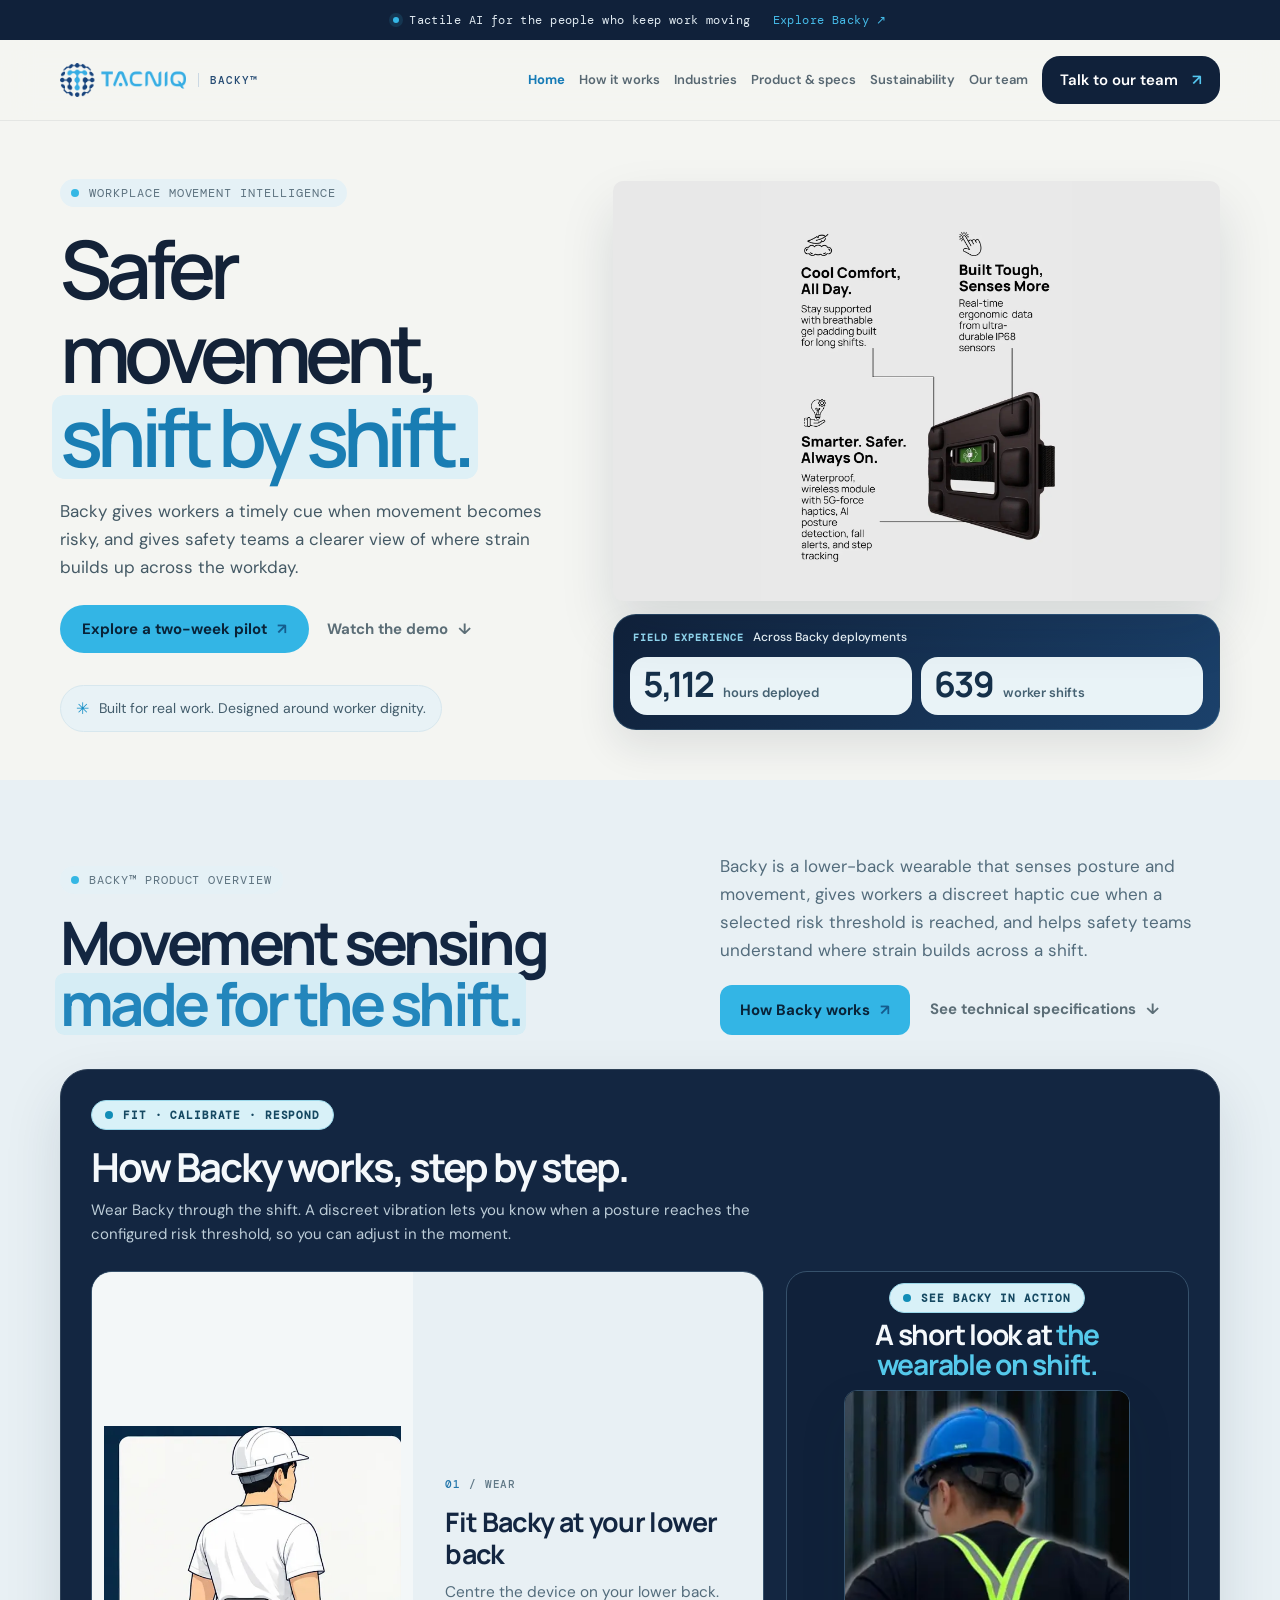
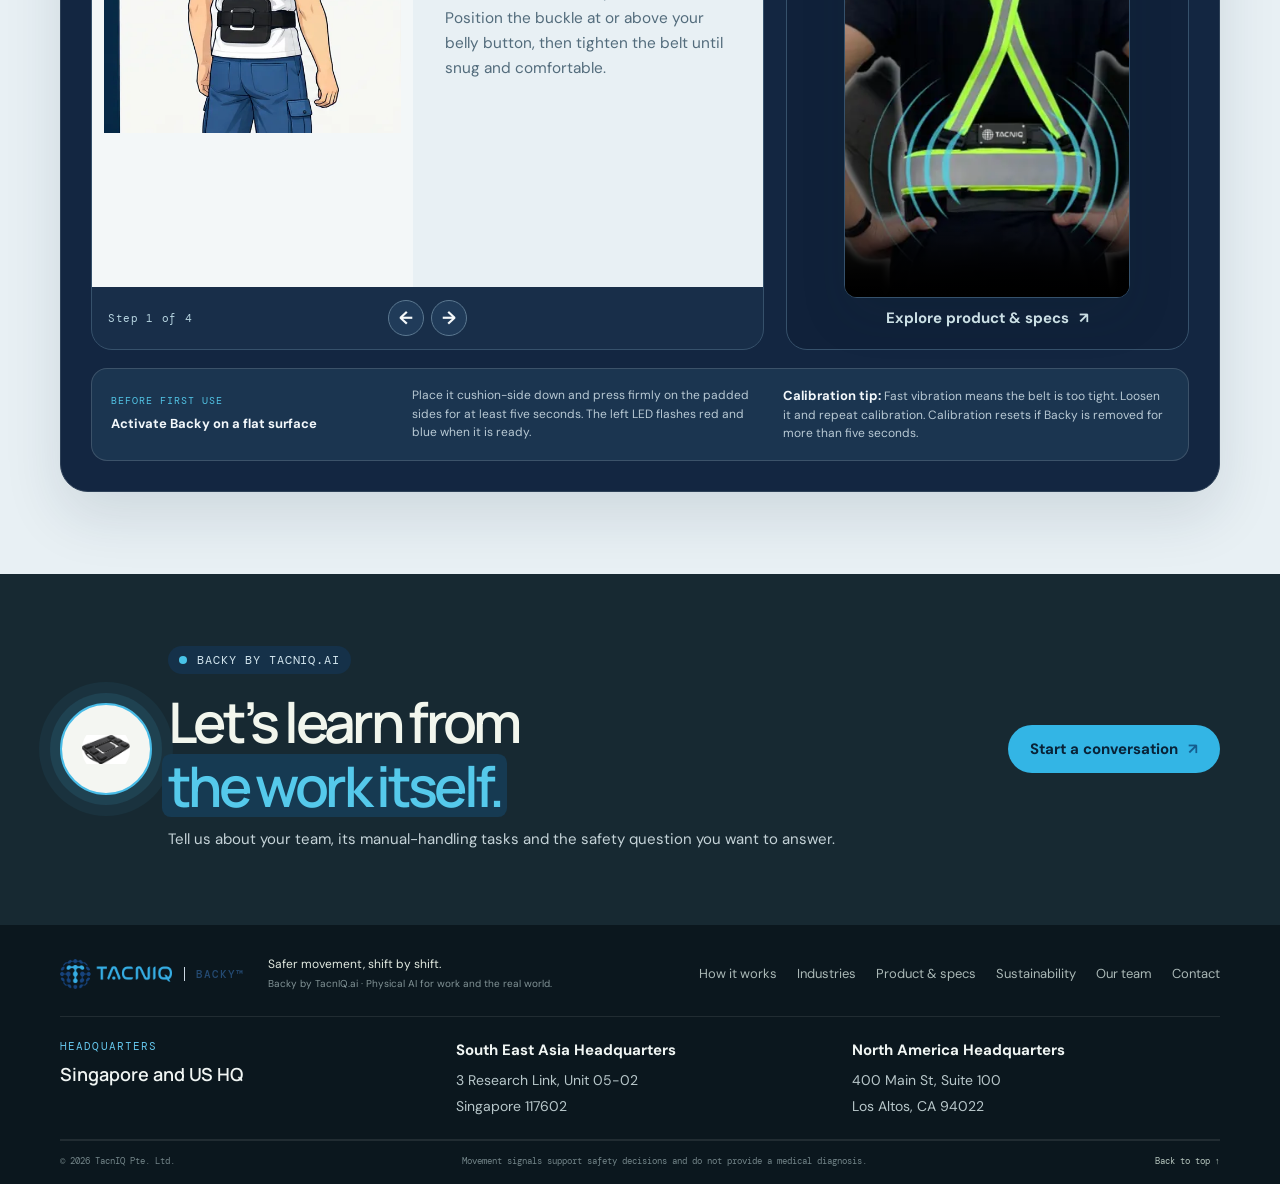
==== commit de34cc13: "Keep only previous and next carousel controls" ====
--- a/index.html
+++ b/index.html
@@ -10,7 +10,7 @@
   <link rel="preconnect" href="https://fonts.gstatic.com" crossorigin>
   <link href="https://fonts.googleapis.com/css2?family=DM+Mono:wght@400;500&family=DM+Sans:wght@400;500;600;700&family=Manrope:wght@400;500;600;700;800&display=swap" rel="stylesheet">
   <link rel="stylesheet" href="styles.css?v=20">
-  <link rel="stylesheet" href="movement.css?v=6">
+  <link rel="stylesheet" href="movement.css?v=7">
 </head>
 <body><div class="announcement"><span class="pulse"></span> Tactile AI for the people who keep work moving <a href="how-it-works.html">Explore Backy <span aria-hidden="true">↗</span></a></div><header class="nav-wrap"><nav class="nav container" aria-label="Main navigation"><a class="brand brand-tacniq" href="index.html" aria-label="TacnIQ.ai — Backy home"><img class="brand-logo" src="assets/tacniq-logo.png" alt="TacnIQ.ai"><span class="brand-product">BACKY™</span></a><button class="menu-toggle" aria-expanded="false" aria-controls="nav-links" aria-label="Open menu"><span></span><span></span></button><div class="nav-links" id="nav-links"><a href="index.html" class="active-link" aria-current="page" data-tip="A concise Backy overview and product demonstration." title="A concise Backy overview and product demonstration.">Home</a><a href="how-it-works.html" data-tip="See how movement sensing and haptic cues lead to safer tasks." title="See how movement sensing and haptic cues lead to safer tasks.">How it works</a><a href="industries.html" data-tip="Review pilot outcomes and the workplaces where Backy fits." title="Review pilot outcomes and the workplaces where Backy fits.">Industries</a><a href="product.html" data-tip="Explore the wearable, software, pricing and technical details." title="Explore the wearable, software, pricing and technical details.">Product &amp; specs</a><a href="sustainability.html" data-tip="Learn about worker wellbeing, Backy Rewards and ESG alignment." title="Learn about worker wellbeing, Backy Rewards and ESG alignment.">Sustainability</a><a href="team.html" data-tip="Meet the founding and execution teams." title="Meet the founding and execution teams.">Our team</a><a class="nav-cta" href="contact.html" data-tip="Plan a Backy pilot or ask about a corporate partnership." title="Plan a Backy pilot or ask about a corporate partnership.">Talk to our team <span aria-hidden="true">↗</span></a></div></nav></header><main id="top"><section class="hero container">
       <div class="hero-copy">
@@ -81,16 +81,9 @@
           </article>
         </div>
         <div class="movement-carousel-controls">
-          <span class="movement-carousel-status" data-guide-status aria-live="polite">Step 1 of 4</span>
-          <div class="movement-carousel-dots" role="group" aria-label="Choose a Backy instruction">
-            <button type="button" data-guide-dot="0" aria-label="Show step 1: Wear" aria-pressed="true"></button>
-            <button type="button" data-guide-dot="1" aria-label="Show step 2: Calibrate" aria-pressed="false"></button>
-            <button type="button" data-guide-dot="2" aria-label="Show step 3: Feel" aria-pressed="false"></button>
-            <button type="button" data-guide-dot="3" aria-label="Show step 4: Adjust" aria-pressed="false"></button>
-          </div>
-          <div class="movement-carousel-nav">
+          <span class="movement-carousel-status sr-only" data-guide-status aria-live="polite">Step 1 of 4</span>
+          <div class="movement-carousel-nav" aria-label="Carousel navigation">
             <button type="button" data-guide-prev aria-label="Previous step">←</button>
-            <button type="button" data-guide-play aria-pressed="true" aria-label="Pause automatic steps">Ⅱ</button>
             <button type="button" data-guide-next aria-label="Next step">→</button>
           </div>
         </div>
--- a/movement.css
+++ b/movement.css
@@ -65,3 +65,15 @@
 .movement-carousel-stage{display:grid;flex:1}
 .movement-carousel-slide{height:100%}
 .movement-carousel-slide[hidden]{display:none!important}
+
+
+/* Strengthen section-label contrast and tighten the video header spacing */
+.movement-guide-intro .eyebrow,.movement-guide-video>.eyebrow{background:#d8f1f8;border:1px solid #9bd8ea;color:#164962!important;font-size:11px;font-weight:600;padding:7px 13px}
+.movement-guide-intro .eyebrow .eyebrow-line,.movement-guide-video>.eyebrow .eyebrow-line{width:8px;height:8px;background:#118db7}
+.movement-guide-video{padding-top:11px}
+.movement-guide-video>.eyebrow{margin-bottom:6px}
+.movement-guide-video h3{margin-bottom:10px;line-height:1.08}
+.movement-guide-video .video-frame{width:min(100%,286px);margin-bottom:8px}
+@media(max-width:900px){.movement-guide-video .video-frame{width:min(100%,235px)}}
+@media(max-width:680px){.movement-guide-video .video-frame{width:min(100%,260px)}}
+@media(max-width:430px){.movement-guide-video .video-frame{width:min(100%,250px)}}
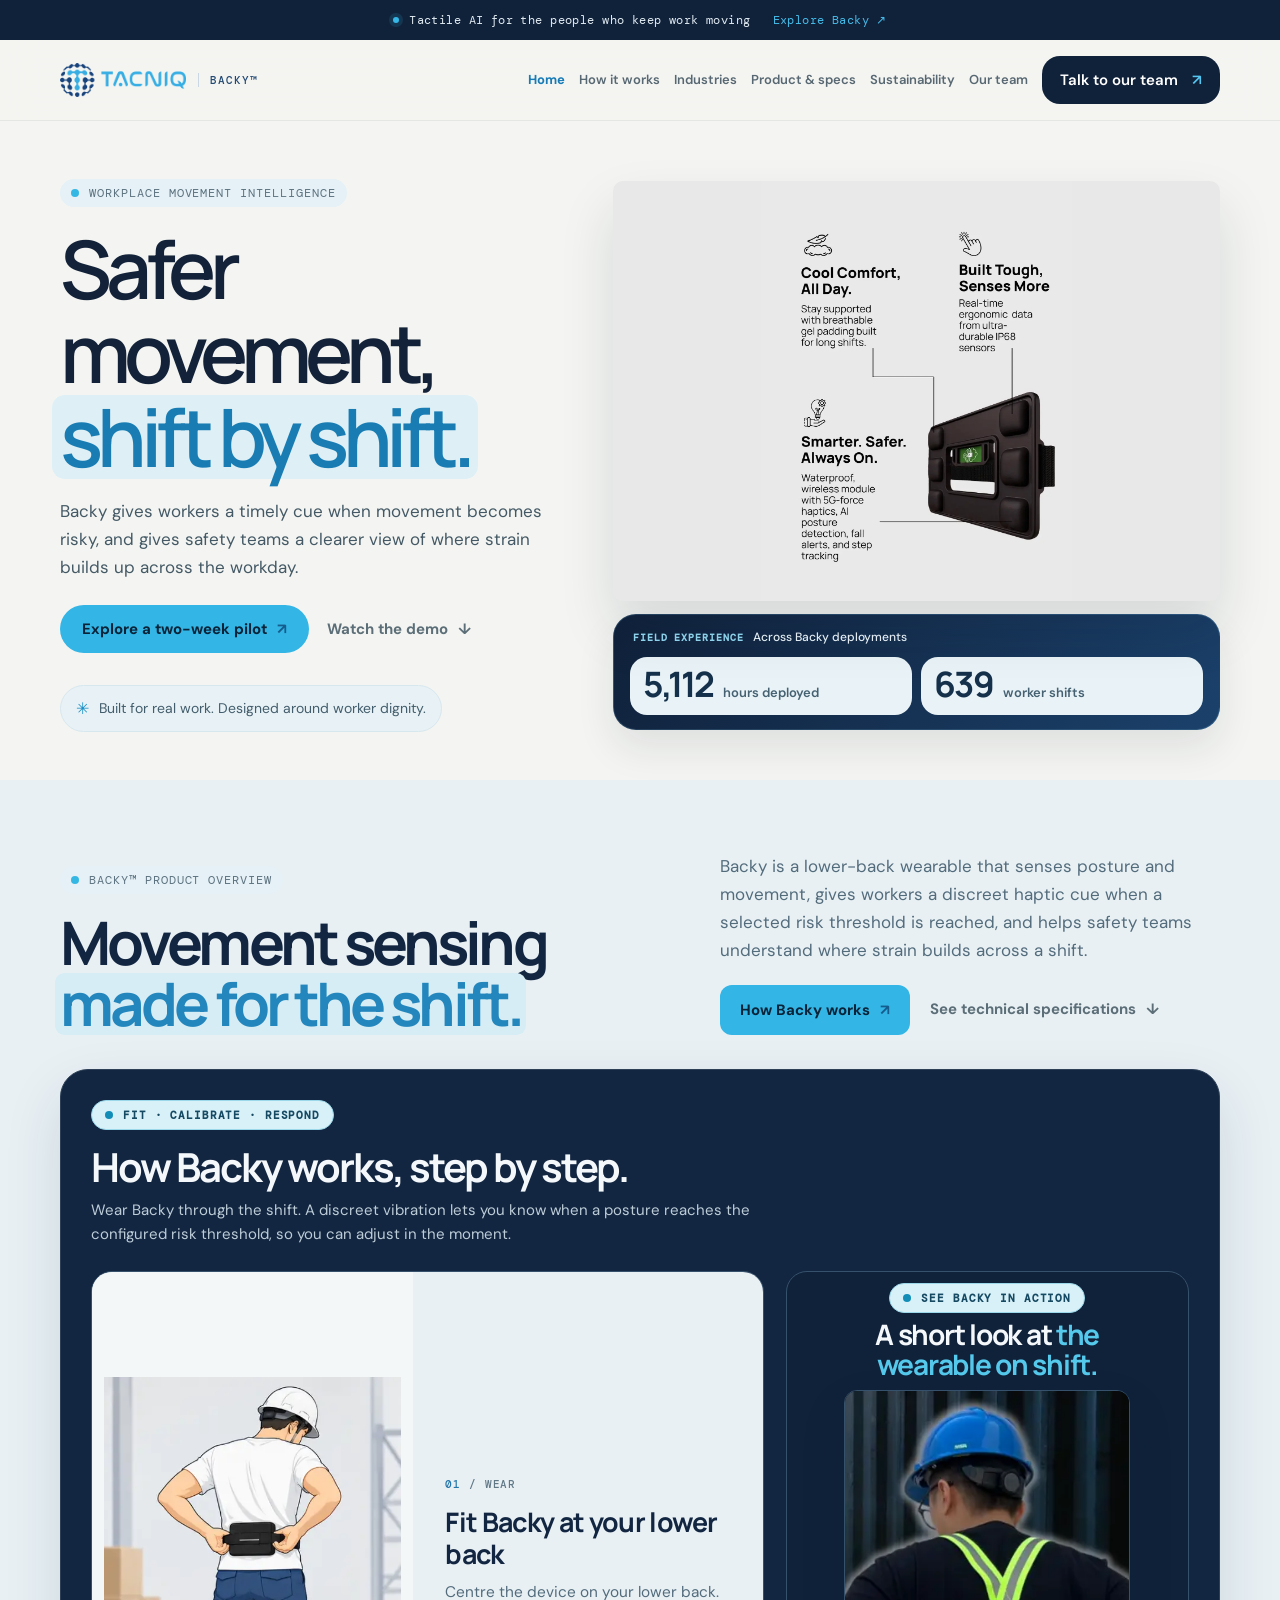
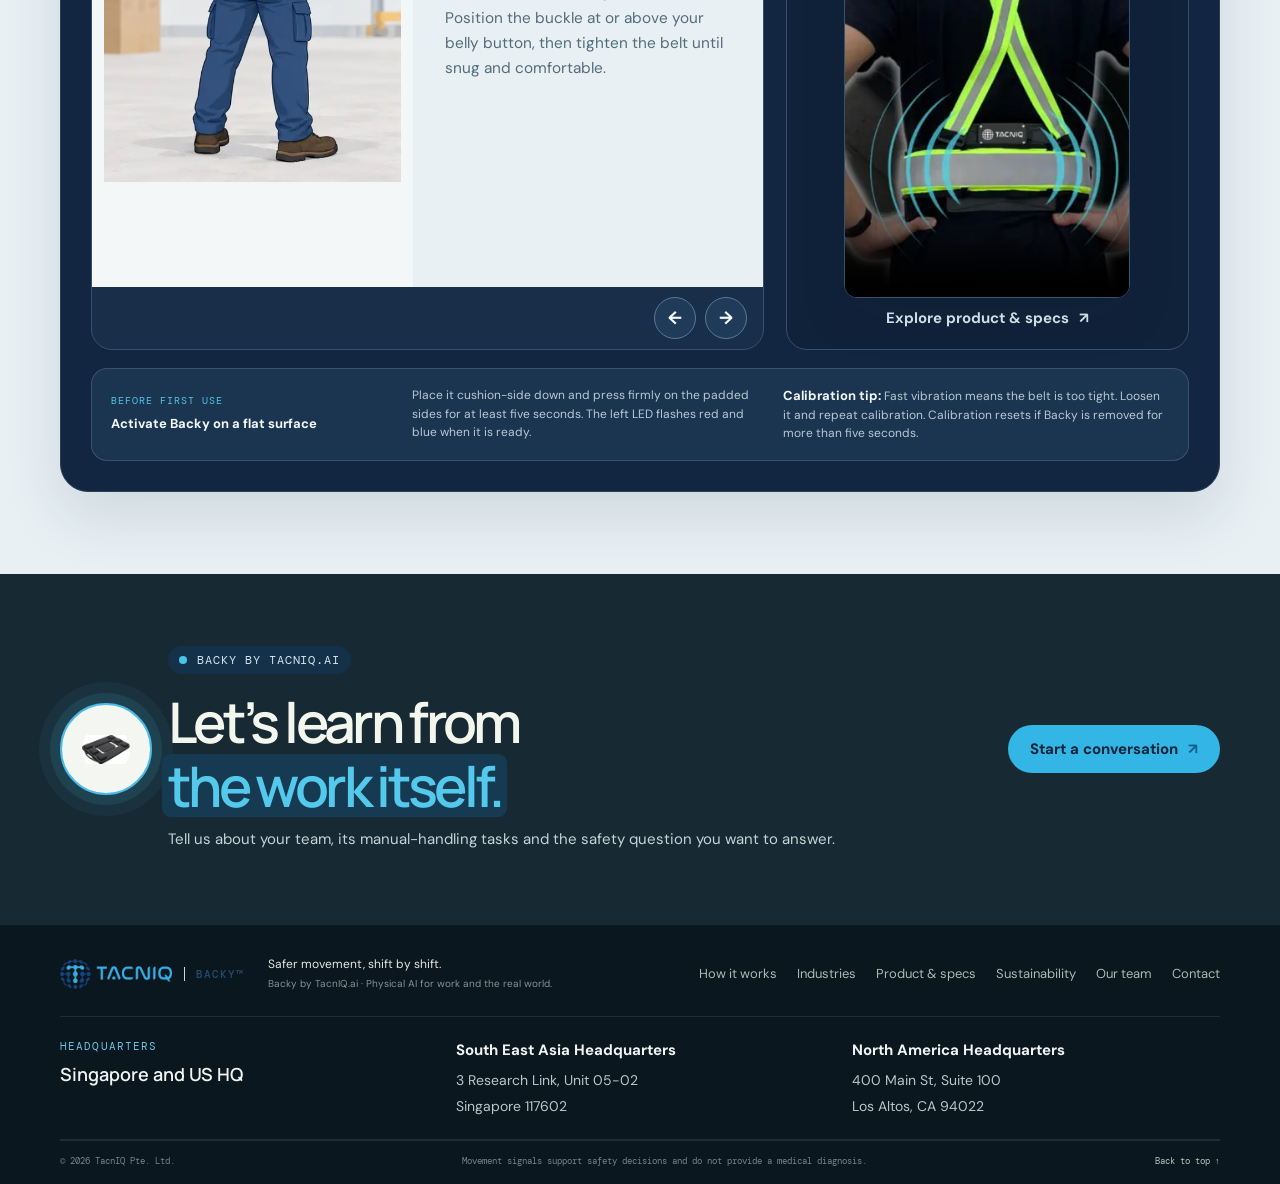
==== commit 406d34a1: "Use portrait crops for homepage Backy steps" ====
--- a/index.html
+++ b/index.html
@@ -48,7 +48,7 @@
       <section class="movement-carousel" id="backy-steps-carousel" aria-label="Backy use steps">
         <div class="movement-carousel-stage" data-guide-stage>
           <article class="movement-carousel-slide" data-guide-slide aria-label="Step 1 of 4">
-            <div class="movement-step-art"><img src="assets/backy-how-step-1.webp?v=1" alt="A worker wearing Backy centered on the lower back"></div>
+            <div class="movement-step-art"><img src="assets/backy-carousel-portrait-1.webp?v=1" alt="A worker wearing Backy centered on the lower back"></div>
             <div class="movement-step-copy">
               <span class="movement-step-number">01 <i>/ WEAR</i></span>
               <h4>Fit Backy at your lower back</h4>
@@ -56,7 +56,7 @@
             </div>
           </article>
           <article class="movement-carousel-slide" data-guide-slide aria-label="Step 2 of 4" hidden>
-            <div class="movement-step-art"><img src="assets/backy-how-step-2.webp?v=1" alt="A worker standing upright as Backy calibrates with a vibration cue"></div>
+            <div class="movement-step-art"><img src="assets/backy-carousel-portrait-2.webp?v=1" alt="A worker standing upright as Backy calibrates with a vibration cue"></div>
             <div class="movement-step-copy">
               <span class="movement-step-number">02 <i>/ CALIBRATE</i></span>
               <h4>Stand tall and calibrate</h4>
@@ -64,7 +64,7 @@
             </div>
           </article>
           <article class="movement-carousel-slide" data-guide-slide aria-label="Step 3 of 4" hidden>
-            <div class="movement-step-art"><img src="assets/backy-how-step-3.webp?v=1" alt="A worker bending toward a box as Backy gives a red vibration alert"></div>
+            <div class="movement-step-art"><img src="assets/backy-carousel-portrait-3.webp?v=1" alt="A worker bending toward a box as Backy gives a red vibration alert"></div>
             <div class="movement-step-copy">
               <span class="movement-step-number">03 <i>/ FEEL</i></span>
               <h4>Notice the vibration cue</h4>
@@ -72,7 +72,7 @@
             </div>
           </article>
           <article class="movement-carousel-slide" data-guide-slide aria-label="Step 4 of 4" hidden>
-            <div class="movement-step-art"><img src="assets/backy-how-step-4.webp?v=1" alt="A worker lifting a box with hips and knees bent and the load close"></div>
+            <div class="movement-step-art"><img src="assets/backy-carousel-portrait-4.webp?v=1" alt="A worker lifting a box with hips and knees bent and the load close"></div>
             <div class="movement-step-copy">
               <span class="movement-step-number">04 <i>/ ADJUST</i></span>
               <h4>Reset and continue</h4>
--- a/movement.css
+++ b/movement.css
@@ -77,3 +77,11 @@
 @media(max-width:900px){.movement-guide-video .video-frame{width:min(100%,235px)}}
 @media(max-width:680px){.movement-guide-video .video-frame{width:min(100%,260px)}}
 @media(max-width:430px){.movement-guide-video .video-frame{width:min(100%,250px)}}
+
+
+/* Keep the carousel controls focused on previous and next */
+.movement-carousel-controls{display:flex;justify-content:flex-end;padding:10px 16px}
+.movement-carousel-nav{display:flex;gap:9px;justify-content:flex-end}
+.movement-carousel-nav button{width:42px;height:42px}
+.movement-carousel-nav button:focus-visible{outline:3px solid #45c1e7;outline-offset:2px}
+.sr-only{position:absolute!important;width:1px;height:1px;padding:0;margin:-1px;overflow:hidden;clip:rect(0,0,0,0);white-space:nowrap;border:0}
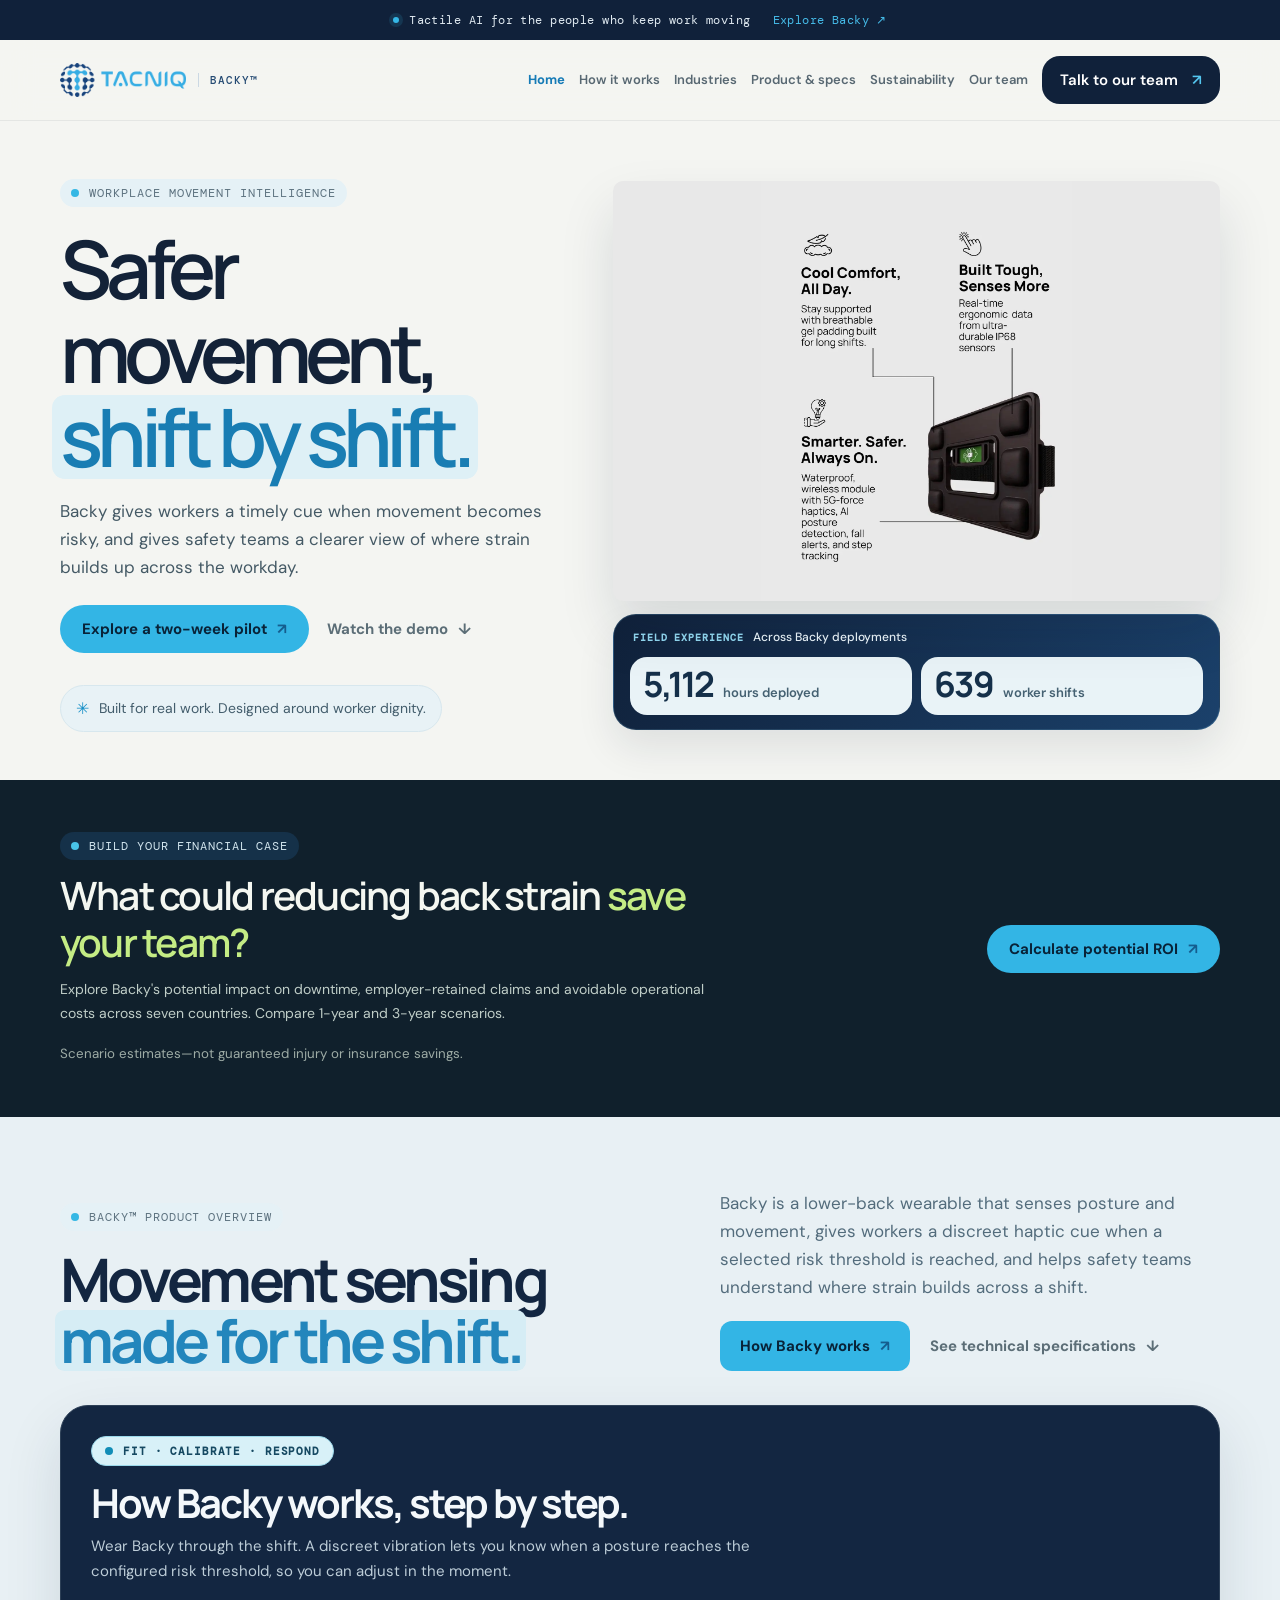
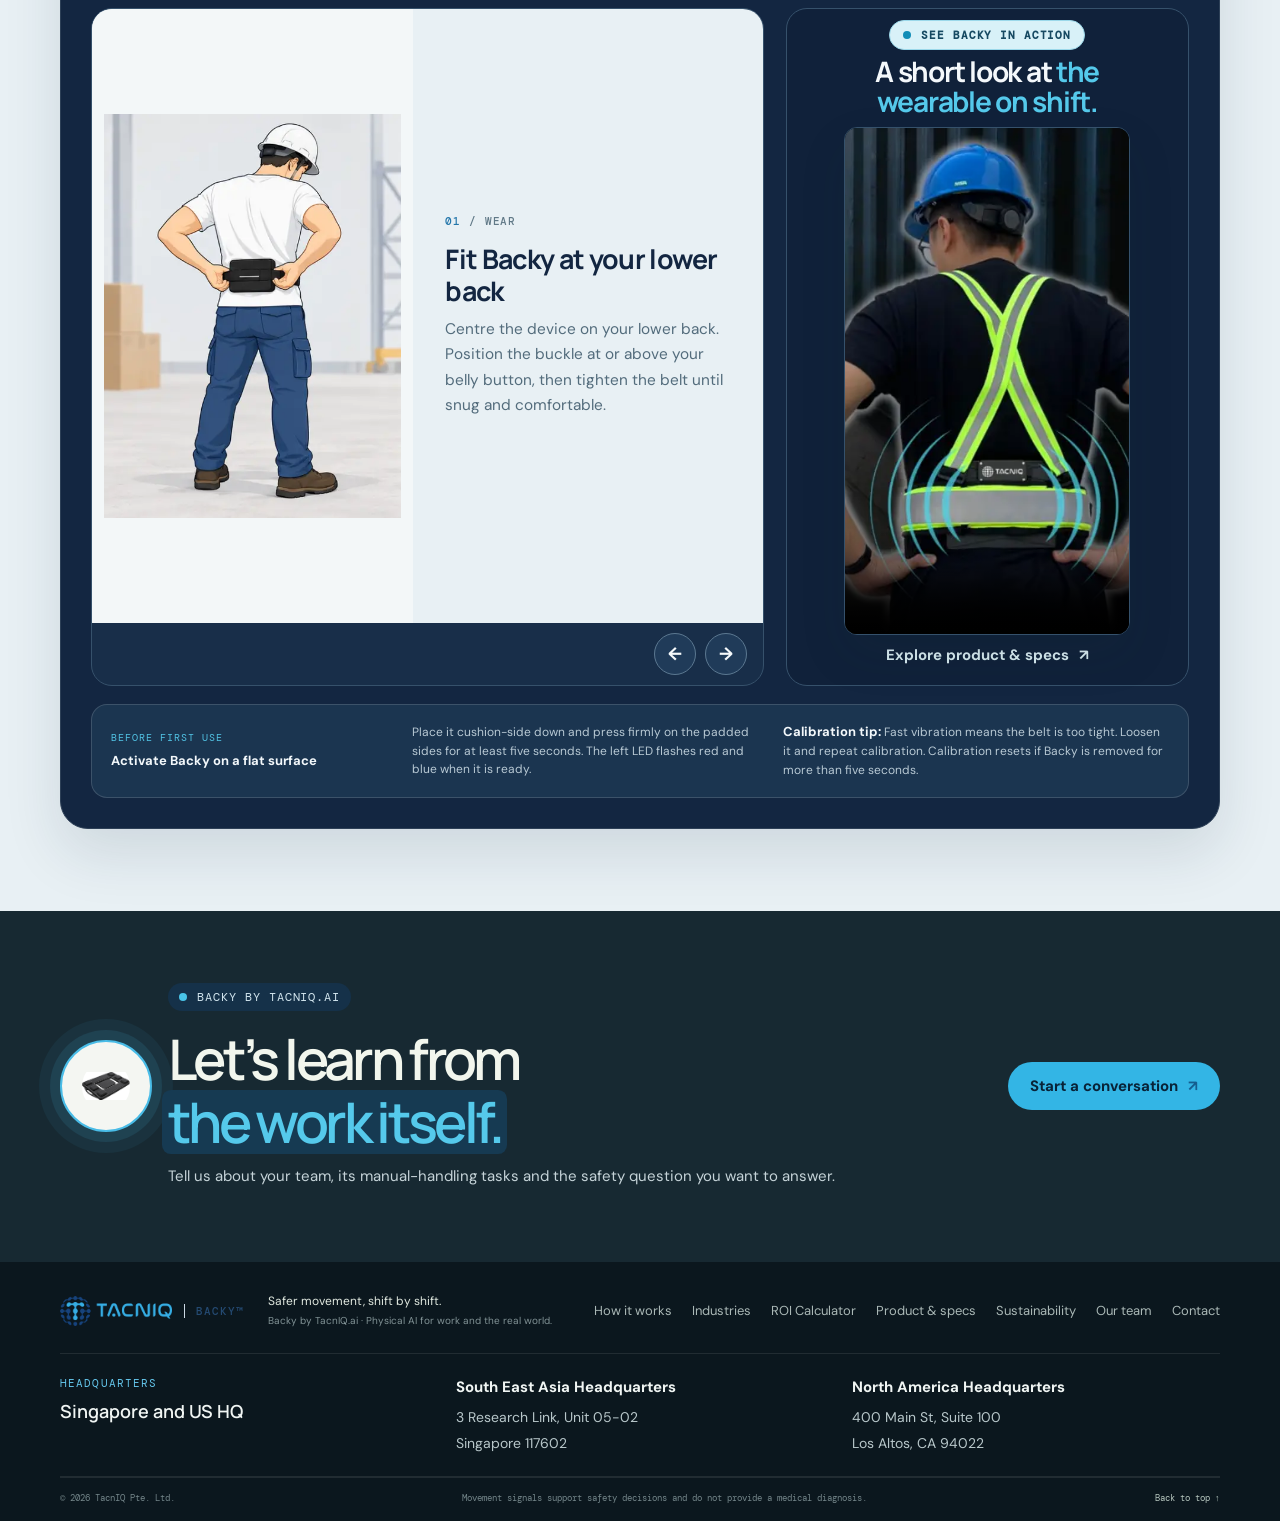
==== commit 9c2466fe: "Add ROI business-case section and calculator entry point to Backy home" ====
--- a/index.html
+++ b/index.html
@@ -11,7 +11,7 @@
   <link href="https://fonts.googleapis.com/css2?family=DM+Mono:wght@400;500&family=DM+Sans:wght@400;500;600;700&family=Manrope:wght@400;500;600;700;800&display=swap" rel="stylesheet">
   <link rel="stylesheet" href="styles.css?v=20">
   <link rel="stylesheet" href="movement.css?v=7">
-</head>
+<style id="roi-home-cta-styles">.roi-home-cta{background:#10202c;color:#f4f7f1;padding:52px 0}.roi-home-cta-inner{display:flex;align-items:center;justify-content:space-between;gap:35px}.roi-home-cta h2{font:600 clamp(26px,3.4vw,39px)/1.2 Manrope,sans-serif;letter-spacing:-.045em;margin:12px 0;max-width:690px}.roi-home-cta h2 em{font-style:normal;color:#c4ec84}.roi-home-cta p{color:#c0cec8;font-size:14px;line-height:1.7;max-width:680px}.roi-home-cta small{color:#9eaca6}.roi-home-cta .button{font-size:13px;white-space:nowrap;flex-shrink:0}@media(max-width:750px){.roi-home-cta-inner{align-items:flex-start;flex-direction:column}.roi-home-cta{padding:38px 0}.roi-home-cta .button{white-space:normal}}</style></head>
 <body><div class="announcement"><span class="pulse"></span> Tactile AI for the people who keep work moving <a href="how-it-works.html">Explore Backy <span aria-hidden="true">↗</span></a></div><header class="nav-wrap"><nav class="nav container" aria-label="Main navigation"><a class="brand brand-tacniq" href="index.html" aria-label="TacnIQ.ai — Backy home"><img class="brand-logo" src="assets/tacniq-logo.png" alt="TacnIQ.ai"><span class="brand-product">BACKY™</span></a><button class="menu-toggle" aria-expanded="false" aria-controls="nav-links" aria-label="Open menu"><span></span><span></span></button><div class="nav-links" id="nav-links"><a href="index.html" class="active-link" aria-current="page" data-tip="A concise Backy overview and product demonstration." title="A concise Backy overview and product demonstration.">Home</a><a href="how-it-works.html" data-tip="See how movement sensing and haptic cues lead to safer tasks." title="See how movement sensing and haptic cues lead to safer tasks.">How it works</a><a href="industries.html" data-tip="Review pilot outcomes and the workplaces where Backy fits." title="Review pilot outcomes and the workplaces where Backy fits.">Industries</a><a href="product.html" data-tip="Explore the wearable, software, pricing and technical details." title="Explore the wearable, software, pricing and technical details.">Product &amp; specs</a><a href="sustainability.html" data-tip="Learn about worker wellbeing, Backy Rewards and ESG alignment." title="Learn about worker wellbeing, Backy Rewards and ESG alignment.">Sustainability</a><a href="team.html" data-tip="Meet the founding and execution teams." title="Meet the founding and execution teams.">Our team</a><a class="nav-cta" href="contact.html" data-tip="Plan a Backy pilot or ask about a corporate partnership." title="Plan a Backy pilot or ask about a corporate partnership.">Talk to our team <span aria-hidden="true">↗</span></a></div></nav></header><main id="top"><section class="hero container">
       <div class="hero-copy">
         <div class="eyebrow"><span class="eyebrow-line"></span> WORKPLACE MOVEMENT INTELLIGENCE</div>
@@ -31,6 +31,8 @@
         </aside>
       </div>
     </section>
+
+<section class="roi-home-cta" aria-label="Backy business impact calculator"><div class="container roi-home-cta-inner"><div><div class="eyebrow eyebrow-light"><span class="eyebrow-line"></span> BUILD YOUR FINANCIAL CASE</div><h2>What could reducing back strain <em>save your team?</em></h2><p>Explore Backy's potential impact on downtime, employer-retained claims and avoidable operational costs across seven countries. Compare 1-year and 3-year scenarios.</p><small>Scenario estimates—not guaranteed injury or insurance savings.</small></div><a href="roi.html" class="button button-lime">Calculate potential ROI <span aria-hidden="true">↗</span></a></div></section>
 
 <section class="movement-overview" id="backy-overview">
 <div class="container">
@@ -105,7 +107,7 @@
 </section>
 
 
-<section class="final-cta"><div class="container final-cta-inner"><div class="cta-orb"><img src="assets/backy-spec-device.png" alt="Backy wearable device"></div><div><div class="eyebrow eyebrow-light"><span class="eyebrow-line"></span> BACKY BY TACNIQ.AI</div><h2>Let’s learn from<br><em>the work itself.</em></h2><p>Tell us about your team, its manual-handling tasks and the safety question you want to answer.</p></div><a class="button button-lime" href="contact.html">Start a conversation <span>↗</span></a></div></section></main><footer class="footer"><div class="container footer-main"><a class="brand brand-tacniq footer-brand" href="index.html" aria-label="TacnIQ.ai — Backy home"><img class="brand-logo" src="assets/tacniq-logo.png" alt="TacnIQ.ai"><span class="brand-product">BACKY™</span></a><p>Safer movement, shift by shift.<br><span>Backy by TacnIQ.ai · Physical AI for work and the real world.</span></p><div class="footer-links"><a href="how-it-works.html">How it works</a><a href="industries.html">Industries</a><a href="product.html">Product &amp; specs</a><a href="sustainability.html">Sustainability</a><a href="team.html">Our team</a><a href="contact.html">Contact</a></div></div><div class="container footer-offices" aria-label="Singapore and US headquarters">
+<section class="final-cta"><div class="container final-cta-inner"><div class="cta-orb"><img src="assets/backy-spec-device.png" alt="Backy wearable device"></div><div><div class="eyebrow eyebrow-light"><span class="eyebrow-line"></span> BACKY BY TACNIQ.AI</div><h2>Let’s learn from<br><em>the work itself.</em></h2><p>Tell us about your team, its manual-handling tasks and the safety question you want to answer.</p></div><a class="button button-lime" href="contact.html">Start a conversation <span>↗</span></a></div></section></main><footer class="footer"><div class="container footer-main"><a class="brand brand-tacniq footer-brand" href="index.html" aria-label="TacnIQ.ai — Backy home"><img class="brand-logo" src="assets/tacniq-logo.png" alt="TacnIQ.ai"><span class="brand-product">BACKY™</span></a><p>Safer movement, shift by shift.<br><span>Backy by TacnIQ.ai · Physical AI for work and the real world.</span></p><div class="footer-links"><a href="how-it-works.html">How it works</a><a href="industries.html">Industries</a><a href="roi.html">ROI Calculator</a><a href="product.html">Product &amp; specs</a><a href="sustainability.html">Sustainability</a><a href="team.html">Our team</a><a href="contact.html">Contact</a></div></div><div class="container footer-offices" aria-label="Singapore and US headquarters">
     <div class="office-heading"><span>HEADQUARTERS</span><strong>Singapore and US HQ</strong></div>
     <address><strong>South East Asia Headquarters</strong><span>3 Research Link, Unit 05-02</span><span>Singapore 117602</span></address>
     <address><strong>North America Headquarters</strong><span>400 Main St, Suite 100</span><span>Los Altos, CA 94022</span></address>
--- a/styles.css
+++ b/styles.css
@@ -29,7 +29,7 @@
 .problem-copy h2,.solution-copy h2,.results-heading h2,.industries-layout h2,.demo-copy h2,.product-hero h1,.spec-intro h2,.software-layout h2,.product-cta h2{font:600 clamp(43px,4.6vw,59px)/1.12 var(--display);letter-spacing:-.065em;margin:22px 0}
 .problem-copy h2 em,.industries-layout h2 em,.demo-copy h2 em,.software-layout h2 em{font-style:normal;color:#468253}
 .problem-copy>p,.solution-copy>p,.section-heading>p,.industries-layout>div>p,.demo-copy>p,.spec-intro>p,.software-layout>div>p,.product-cta p{font-size:15px;line-height:1.8;color:#74828a}
-.problem-stats{display:grid;grid-template-columns:1fr 1fr;gap:15px;margin:28px 0 14px}
+.problem-stats{display:grid;grid-template-columns:repeat(3,minmax(0,1fr));gap:15px;margin:28px 0 14px}
 .problem-stats>div{padding:17px 0;border-top:1px solid #cbd5cc}
 .problem-stats strong{font:700 26px var(--display);letter-spacing:-.04em;color:#192c35;white-space:nowrap}
 .problem-stats strong span{font-size:18px;color:#55905e}
@@ -139,7 +139,7 @@
 .software-options article>span{font-size:9px}
 .software-options h3{font:600 16px var(--display);margin:11px 0}
 .software-options ul{margin:0;padding-left:17px;color:#6b7b80;font-size:12px;line-height:1.8}
-.dashboard-showcase img{display:block;width:100%;height:auto;object-fit:contain;margin:0 0 13px;background:#fff;border:1px solid #dce4dc;border-radius:4px}
+.dashboard-showcase img,.dashboard-showcase video{display:block;width:100%;height:auto;object-fit:contain;margin:0 0 13px;background:#fff;border:1px solid #dce4dc;border-radius:4px}
 .dashboard-showcase p{font-size:10px;color:#879497;margin:6px 0}
 .product-demo-strip{padding:43px 0;background:#13232d;color:#eef3ed}
 .product-demo-strip .container{display:flex;align-items:center;justify-content:space-between;gap:24px}
@@ -606,3 +606,79 @@
 .demo-media>h2{text-align:left}
 .demo-media .video-frame{margin-left:0;margin-right:auto}
 @media(max-width:740px){.demo-layout{gap:25px}.demo-media{justify-self:center}.demo-media .video-frame{margin-left:0;margin-right:auto}}
+
+
+/* Product comparison and compact pilot overview */
+.comparison-section{padding:88px 0;background:#e8f0f4}
+.comparison-grid{display:grid;grid-template-columns:repeat(3,minmax(0,1fr));gap:16px;margin-top:28px}
+.comparison-card{padding:25px;background:#f8faf9;border:1px solid #d5e0e7;border-radius:22px;box-shadow:0 12px 28px rgba(16,33,58,.06)}
+.comparison-card>span{font:11px var(--mono);letter-spacing:.08em;color:#267ab5}
+.comparison-card h3{font:600 23px/1.2 var(--display);letter-spacing:-.04em;color:var(--ink);margin:14px 0 9px}
+.comparison-card>p,.comparison-edge p{font-size:14px;line-height:1.65;color:#60727e;margin:0}
+.comparison-edge{margin-top:20px;padding-top:16px;border-top:1px solid #d7e0e3}
+.comparison-edge strong{display:block;font:11px var(--mono);letter-spacing:.07em;color:#167caf;margin-bottom:7px}
+.comparison-note{font-size:12px;line-height:1.6;color:#718087;margin:18px 0 0}
+.contact-pilot{margin-top:26px;padding:21px;background:#132944;color:#eef4f5;border-radius:22px}
+.contact-pilot-heading{display:flex;flex-direction:column;gap:7px}
+.contact-pilot-heading>span{font:10px var(--mono);letter-spacing:.1em;color:#56c6e9}
+.contact-pilot-heading>strong{font:600 18px var(--display);letter-spacing:-.02em;color:#f3f6f4}
+.contact-pilot-steps{display:grid;grid-template-columns:1fr 1fr;gap:13px;margin:18px 0}
+.contact-pilot-steps article{border-left:2px solid #35b7e5;padding:1px 0 1px 11px}
+.contact-pilot-steps article>span{display:block;font:10px var(--mono);letter-spacing:.06em;color:#93b9cd;margin-bottom:6px}
+.contact-pilot-steps article>strong{display:block;font-size:15px;color:#fff;margin-bottom:4px}
+.contact-copy .contact-pilot .contact-pilot-steps p{font-size:12px;line-height:1.55;color:#c3d2da;margin:0}
+.contact-copy .contact-pilot .contact-pilot-target{padding-top:14px;margin:0;border-top:1px solid rgba(227,241,246,.2);font-size:13px;line-height:1.6;color:#dce9ed}
+.contact-pilot-target strong{color:#fff}
+.contact-pilot small{display:block;margin-top:9px;font-size:10px;line-height:1.5;color:#91a9b6}
+@media(max-width:900px){.comparison-grid{grid-template-columns:1fr 1fr}.comparison-card:last-child{grid-column:1/-1}}
+@media(max-width:740px){.comparison-section{padding:70px 0}.comparison-grid{grid-template-columns:1fr}.comparison-card:last-child{grid-column:auto}}
+@media(max-width:440px){.contact-pilot-steps{grid-template-columns:1fr}}
+
+
+/* Wide dashboard preview below software plans */
+.software-header-row .software-options{margin-top:0}
+.dashboard-showcase-wide{width:100%;margin:38px auto 0}
+.dashboard-showcase-wide video{width:100%;max-height:80vh}
+@media(max-width:740px){.dashboard-showcase-wide{margin-top:28px}}
+
+
+/* LinkedIn profile icons on team cards */
+.team-linkedin-link{display:inline-flex;align-items:center;justify-content:center;width:22px;height:22px;margin:0 0 10px;color:#0a66c2;transition:transform .18s ease,opacity .18s ease}
+.team-linkedin-link:hover{transform:translateY(-1px);opacity:.82}
+.team-linkedin-link svg{display:block;width:22px;height:22px}
+
+
+
+/* Current tools to Backy comparison matrix */
+.comparison-section{padding:20px 0 27px;background:#f4f6f2}
+.comparison-heading{margin:0 0 20px}
+.comparison-kicker{display:block;margin-bottom:10px;color:#167db8;font:600 17px/1.2 var(--mono);letter-spacing:.1em}
+.comparison-heading h2{margin:0;color:#142437;font:700 clamp(33px,3.5vw,42px)/1.16 var(--display);letter-spacing:-.055em}
+.comparison-table{display:grid;gap:12px}
+.comparison-table-head,.comparison-row{display:grid;grid-template-columns:minmax(0,.92fr) 40px minmax(0,1.2fr);gap:14px;align-items:center}
+.comparison-table-head{padding:0 20px 1px}
+.comparison-table-head span{color:#617181;font:600 15px/1.2 var(--mono);letter-spacing:.1em}
+.comparison-table-head span:last-child{color:#167db8}
+.comparison-current,.comparison-backy{min-height:80px;padding:16px 20px;display:flex;flex-direction:column;justify-content:center;border-radius:12px}
+.comparison-current{background:#e7e9e5;color:#172637}
+.comparison-current strong,.comparison-backy strong{font:700 17px/1.3 var(--display);letter-spacing:-.02em}
+.comparison-current span,.comparison-backy span{margin-top:3px;font:400 15px/1.35 var(--font)}
+.comparison-current span{color:#647180}
+.comparison-backy{background:#101e30;color:#f5f7fa}
+.comparison-backy span{color:#b4c0ce}
+.comparison-backy-featured{background:#177bb7}
+.comparison-backy-featured span{color:#e1f0fa}
+.comparison-arrow{color:#9aa9b7;text-align:center;font:700 29px/1 var(--font)}
+@media(max-width:740px){
+  .comparison-section{padding:36px 0}
+  .comparison-heading{margin-bottom:20px}
+  .comparison-kicker{font-size:14px}
+  .comparison-heading h2{font-size:clamp(31px,8vw,40px)}
+  .comparison-table{gap:13px}
+  .comparison-table-head{display:none}
+  .comparison-row{grid-template-columns:1fr;gap:6px}
+  .comparison-current,.comparison-backy{min-height:75px;padding:15px 17px}
+  .comparison-arrow{transform:rotate(90deg);font-size:24px;line-height:.9}
+  .comparison-current strong,.comparison-backy strong{font-size:16px}
+  .comparison-current span,.comparison-backy span{font-size:14px}
+}
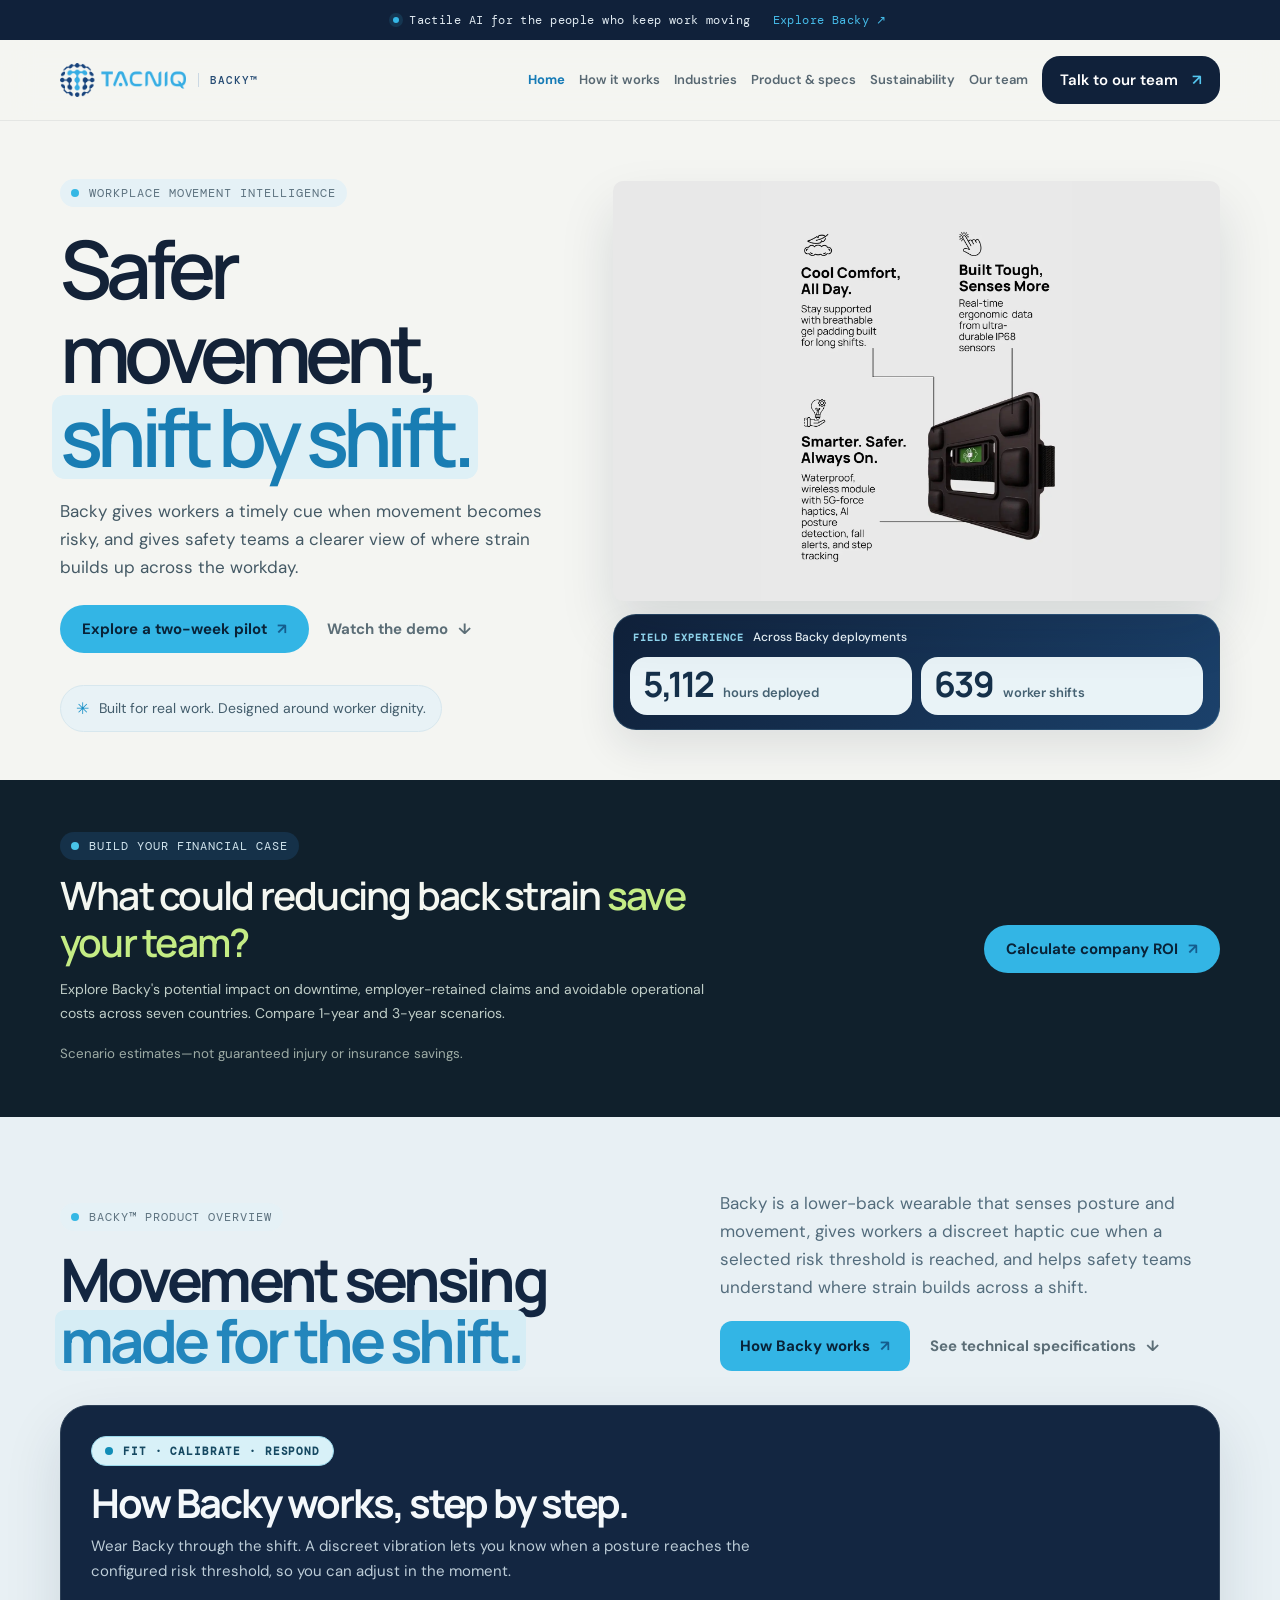
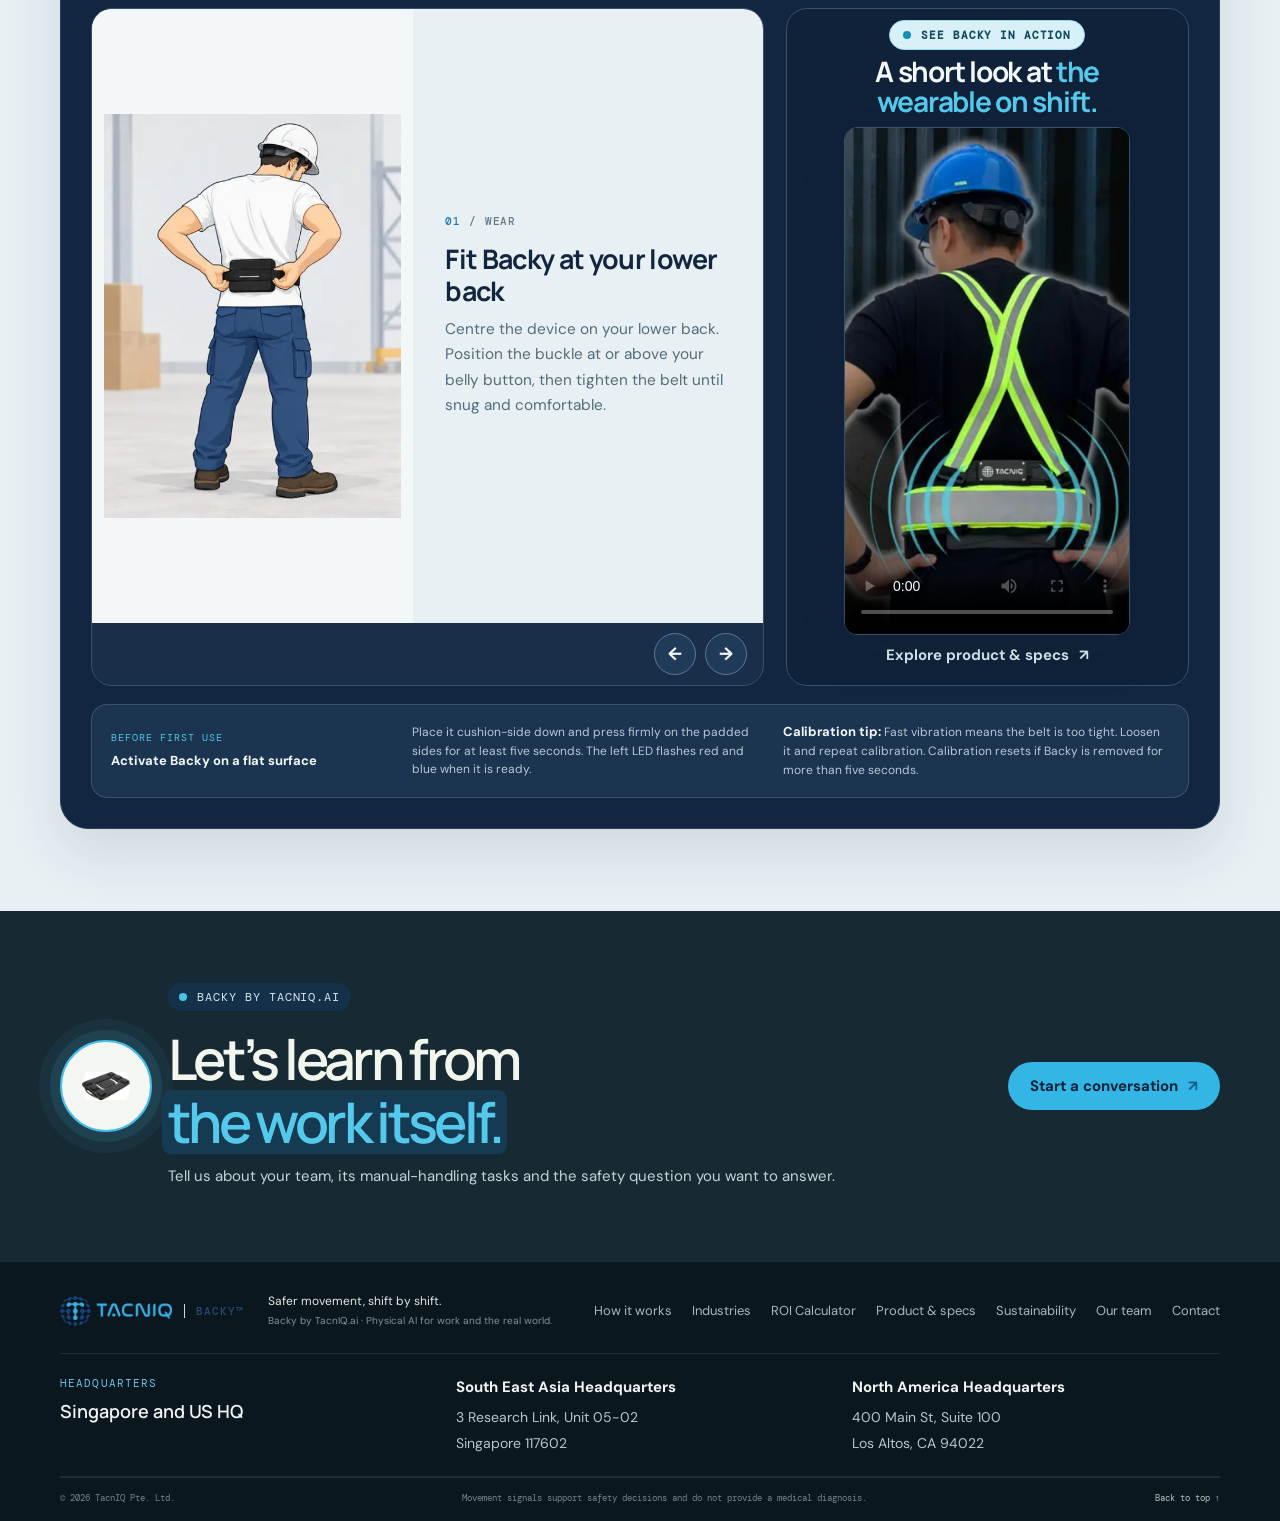
==== commit c9907e8e: "Link Backy company-specific cost and insurance ROI to calculator and methodology" ====
--- a/index.html
+++ b/index.html
@@ -32,7 +32,7 @@
       </div>
     </section>
 
-<section class="roi-home-cta" aria-label="Backy business impact calculator"><div class="container roi-home-cta-inner"><div><div class="eyebrow eyebrow-light"><span class="eyebrow-line"></span> BUILD YOUR FINANCIAL CASE</div><h2>What could reducing back strain <em>save your team?</em></h2><p>Explore Backy's potential impact on downtime, employer-retained claims and avoidable operational costs across seven countries. Compare 1-year and 3-year scenarios.</p><small>Scenario estimates—not guaranteed injury or insurance savings.</small></div><a href="roi.html" class="button button-lime">Calculate potential ROI <span aria-hidden="true">↗</span></a></div></section>
+<section class="roi-home-cta" aria-label="Backy business impact calculator"><div class="container roi-home-cta-inner"><div><div class="eyebrow eyebrow-light"><span class="eyebrow-line"></span> BUILD YOUR FINANCIAL CASE</div><h2>What could reducing back strain <em>save your team?</em></h2><p>Explore Backy's potential impact on downtime, employer-retained claims and avoidable operational costs across seven countries. Compare 1-year and 3-year scenarios.</p><small>Scenario estimates—not guaranteed injury or insurance savings.</small></div><a href="roi-company.html" class="button button-lime">Calculate company ROI <span aria-hidden="true">↗</span></a></div></section>
 
 <section class="movement-overview" id="backy-overview">
 <div class="container">
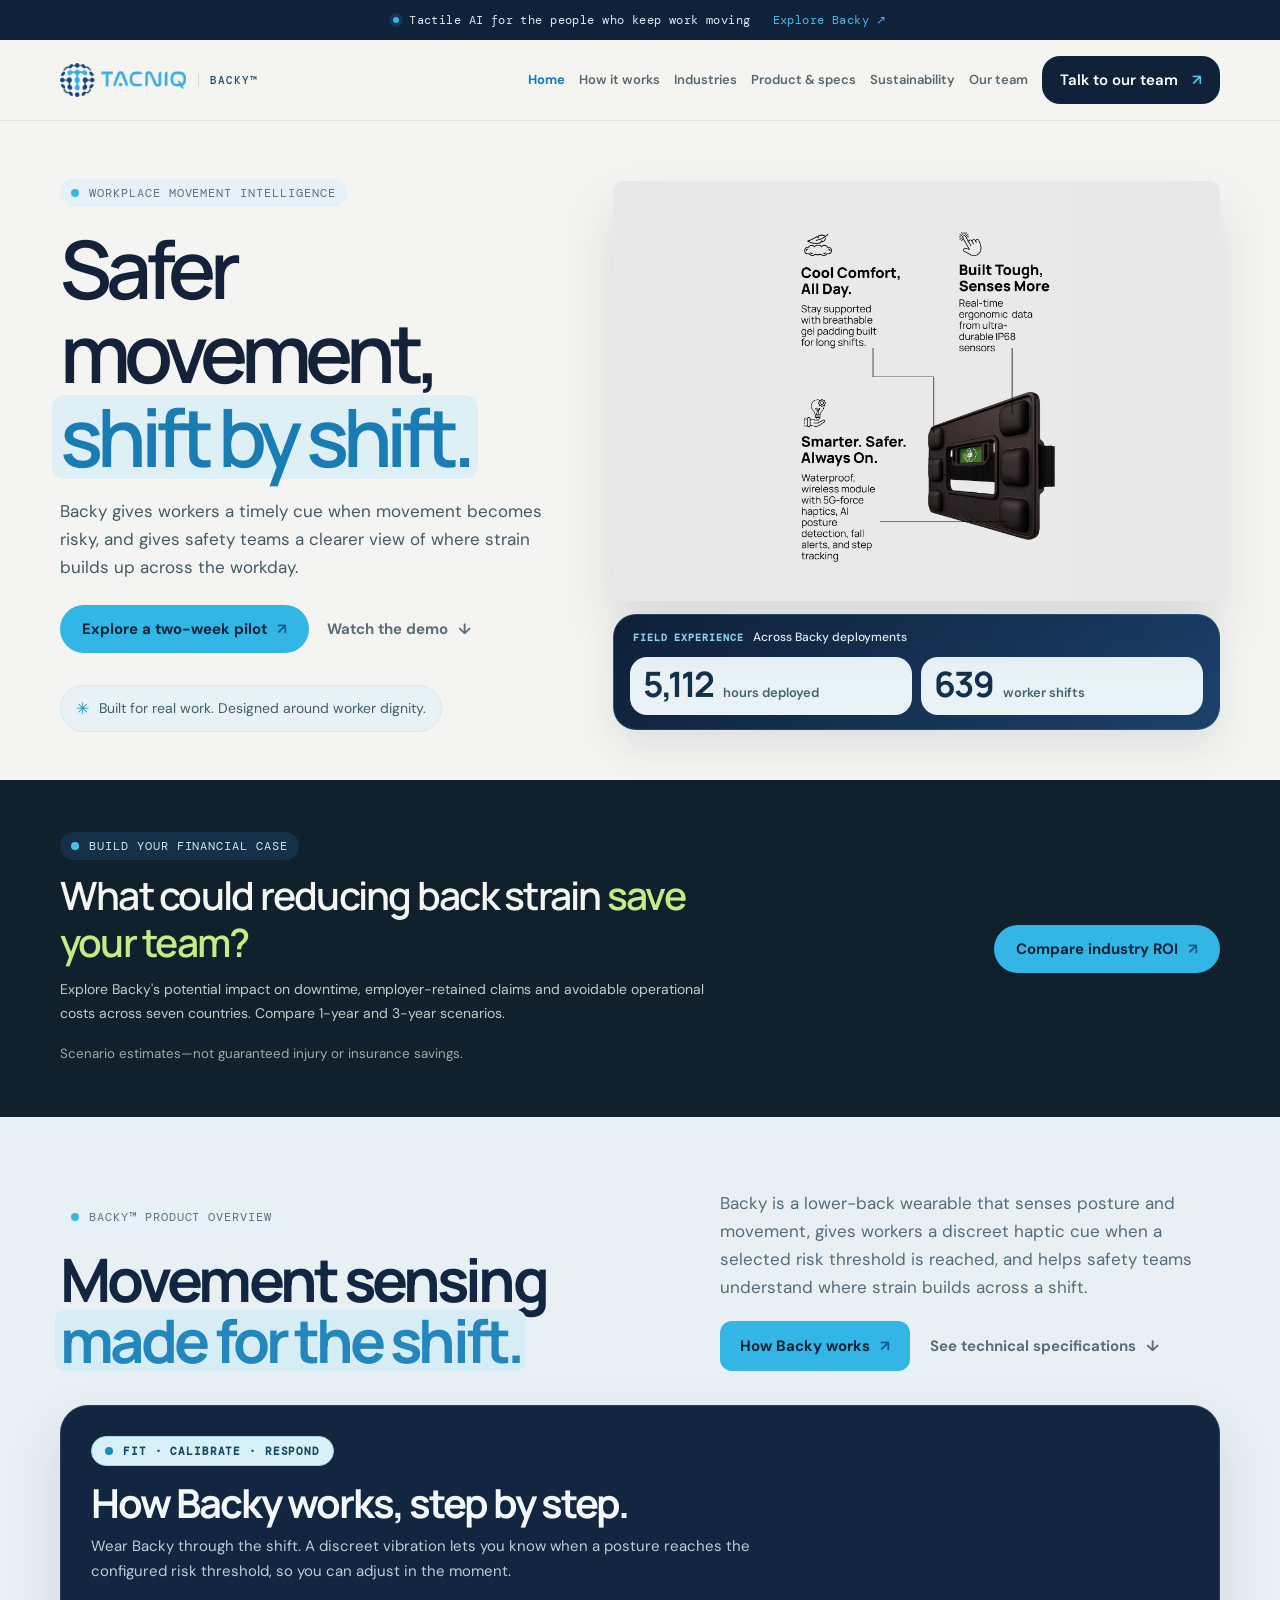
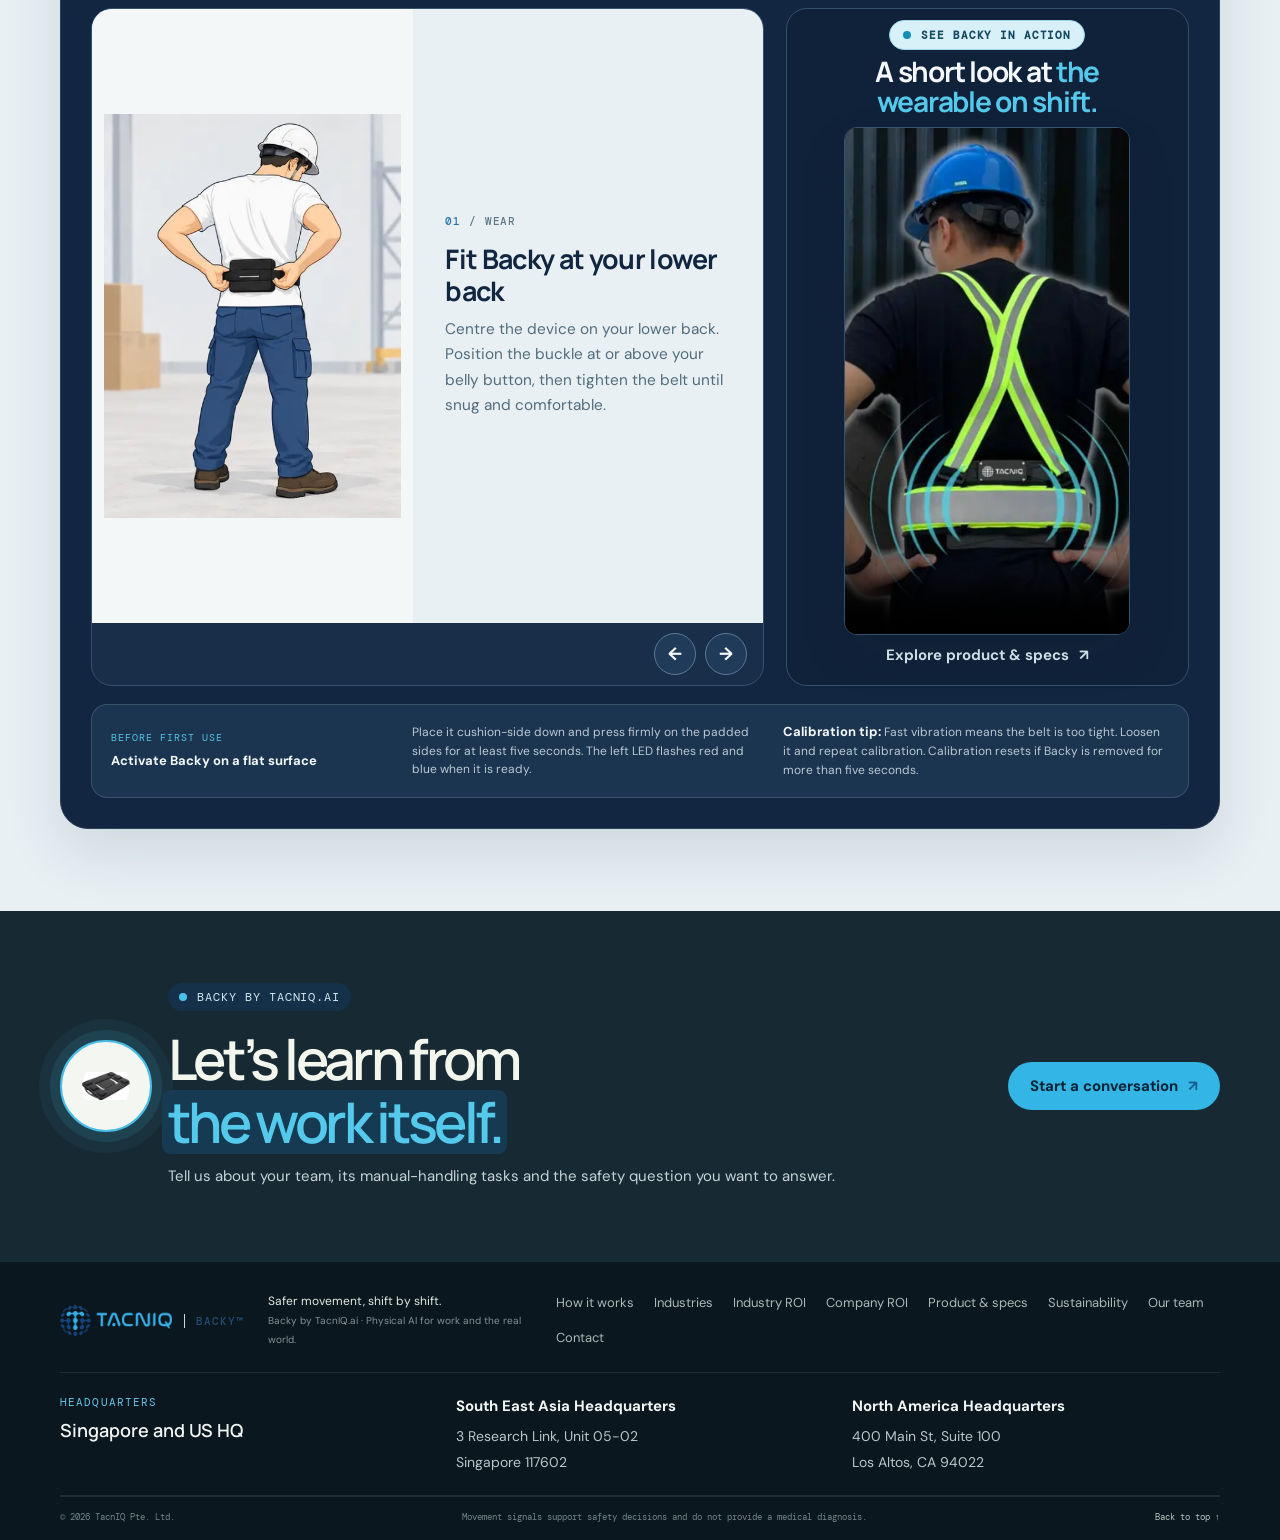
==== commit c3c14dff: "Connect new industry HRP-to-ROI country selector dashboard across Backy site" ====
--- a/index.html
+++ b/index.html
@@ -32,7 +32,7 @@
       </div>
     </section>
 
-<section class="roi-home-cta" aria-label="Backy business impact calculator"><div class="container roi-home-cta-inner"><div><div class="eyebrow eyebrow-light"><span class="eyebrow-line"></span> BUILD YOUR FINANCIAL CASE</div><h2>What could reducing back strain <em>save your team?</em></h2><p>Explore Backy's potential impact on downtime, employer-retained claims and avoidable operational costs across seven countries. Compare 1-year and 3-year scenarios.</p><small>Scenario estimates—not guaranteed injury or insurance savings.</small></div><a href="roi-company.html" class="button button-lime">Calculate company ROI <span aria-hidden="true">↗</span></a></div></section>
+<section class="roi-home-cta" aria-label="Backy business impact calculator"><div class="container roi-home-cta-inner"><div><div class="eyebrow eyebrow-light"><span class="eyebrow-line"></span> BUILD YOUR FINANCIAL CASE</div><h2>What could reducing back strain <em>save your team?</em></h2><p>Explore Backy's potential impact on downtime, employer-retained claims and avoidable operational costs across seven countries. Compare 1-year and 3-year scenarios.</p><small>Scenario estimates—not guaranteed injury or insurance savings.</small></div><a href="roi-industries.html" class="button button-lime">Compare industry ROI <span aria-hidden="true">↗</span></a></div></section>
 
 <section class="movement-overview" id="backy-overview">
 <div class="container">
@@ -107,7 +107,7 @@
 </section>
 
 
-<section class="final-cta"><div class="container final-cta-inner"><div class="cta-orb"><img src="assets/backy-spec-device.png" alt="Backy wearable device"></div><div><div class="eyebrow eyebrow-light"><span class="eyebrow-line"></span> BACKY BY TACNIQ.AI</div><h2>Let’s learn from<br><em>the work itself.</em></h2><p>Tell us about your team, its manual-handling tasks and the safety question you want to answer.</p></div><a class="button button-lime" href="contact.html">Start a conversation <span>↗</span></a></div></section></main><footer class="footer"><div class="container footer-main"><a class="brand brand-tacniq footer-brand" href="index.html" aria-label="TacnIQ.ai — Backy home"><img class="brand-logo" src="assets/tacniq-logo.png" alt="TacnIQ.ai"><span class="brand-product">BACKY™</span></a><p>Safer movement, shift by shift.<br><span>Backy by TacnIQ.ai · Physical AI for work and the real world.</span></p><div class="footer-links"><a href="how-it-works.html">How it works</a><a href="industries.html">Industries</a><a href="roi.html">ROI Calculator</a><a href="product.html">Product &amp; specs</a><a href="sustainability.html">Sustainability</a><a href="team.html">Our team</a><a href="contact.html">Contact</a></div></div><div class="container footer-offices" aria-label="Singapore and US headquarters">
+<section class="final-cta"><div class="container final-cta-inner"><div class="cta-orb"><img src="assets/backy-spec-device.png" alt="Backy wearable device"></div><div><div class="eyebrow eyebrow-light"><span class="eyebrow-line"></span> BACKY BY TACNIQ.AI</div><h2>Let’s learn from<br><em>the work itself.</em></h2><p>Tell us about your team, its manual-handling tasks and the safety question you want to answer.</p></div><a class="button button-lime" href="contact.html">Start a conversation <span>↗</span></a></div></section></main><footer class="footer"><div class="container footer-main"><a class="brand brand-tacniq footer-brand" href="index.html" aria-label="TacnIQ.ai — Backy home"><img class="brand-logo" src="assets/tacniq-logo.png" alt="TacnIQ.ai"><span class="brand-product">BACKY™</span></a><p>Safer movement, shift by shift.<br><span>Backy by TacnIQ.ai · Physical AI for work and the real world.</span></p><div class="footer-links"><a href="how-it-works.html">How it works</a><a href="industries.html">Industries</a><a href="roi-industries.html">Industry ROI</a><a href="roi-company.html">Company ROI</a><a href="product.html">Product &amp; specs</a><a href="sustainability.html">Sustainability</a><a href="team.html">Our team</a><a href="contact.html">Contact</a></div></div><div class="container footer-offices" aria-label="Singapore and US headquarters">
     <div class="office-heading"><span>HEADQUARTERS</span><strong>Singapore and US HQ</strong></div>
     <address><strong>South East Asia Headquarters</strong><span>3 Research Link, Unit 05-02</span><span>Singapore 117602</span></address>
     <address><strong>North America Headquarters</strong><span>400 Main St, Suite 100</span><span>Los Altos, CA 94022</span></address>
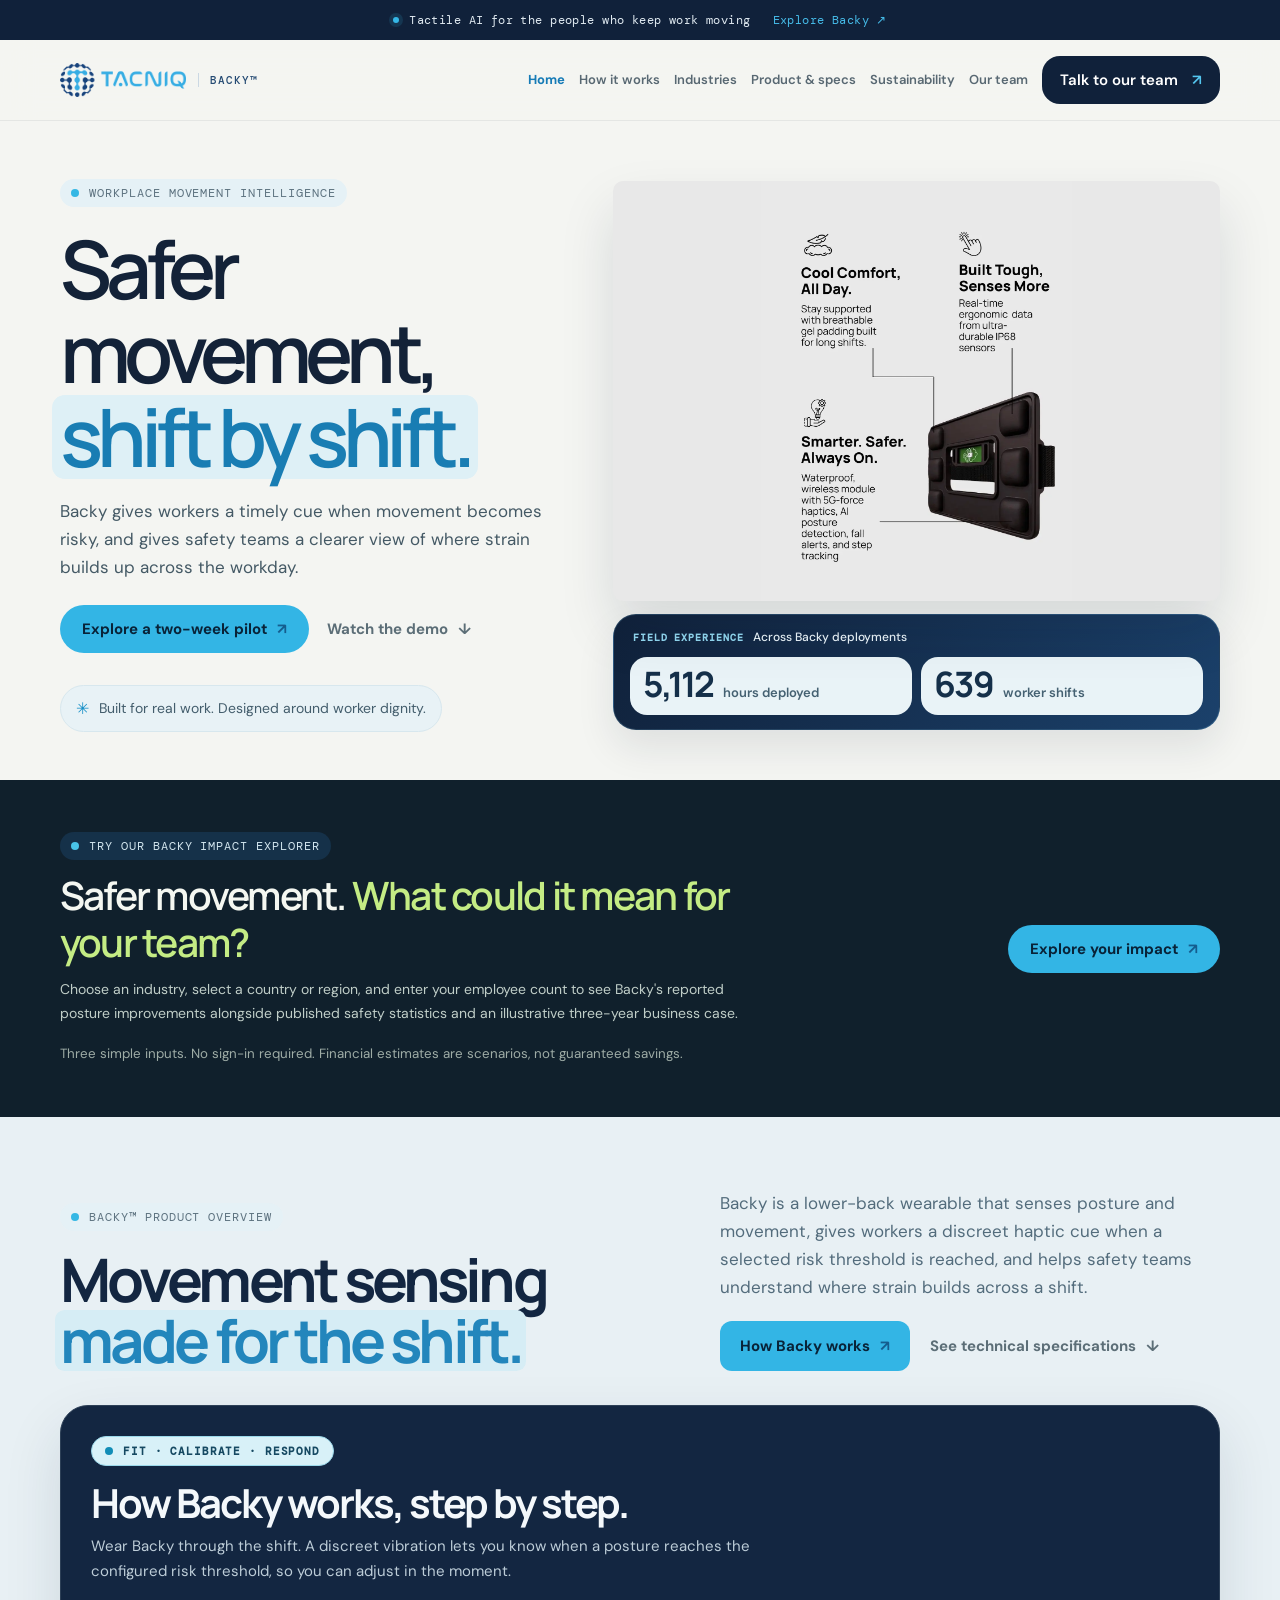
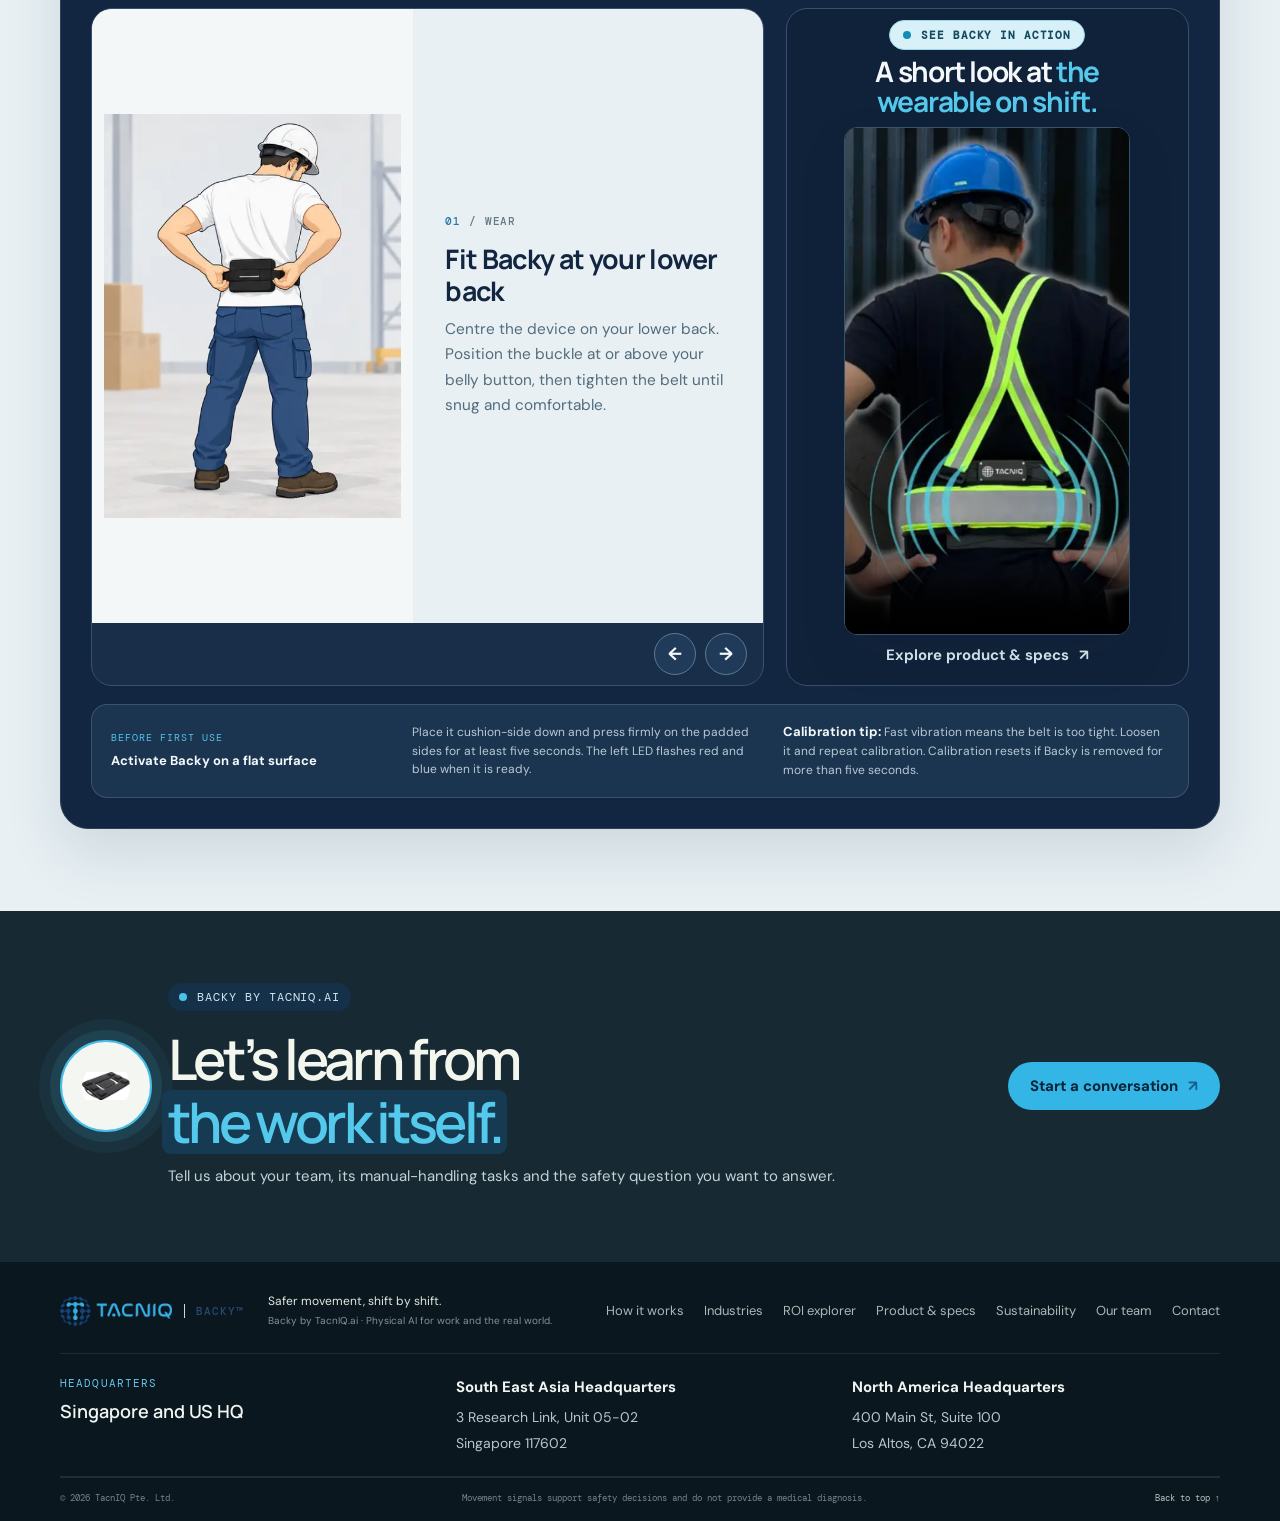
==== commit 46bc44d6: "Feature new three-input Backy Impact Explorer on homepage and simplify public ROI navigation" ====
--- a/index.html
+++ b/index.html
@@ -32,7 +32,7 @@
       </div>
     </section>
 
-<section class="roi-home-cta" aria-label="Backy business impact calculator"><div class="container roi-home-cta-inner"><div><div class="eyebrow eyebrow-light"><span class="eyebrow-line"></span> BUILD YOUR FINANCIAL CASE</div><h2>What could reducing back strain <em>save your team?</em></h2><p>Explore Backy's potential impact on downtime, employer-retained claims and avoidable operational costs across seven countries. Compare 1-year and 3-year scenarios.</p><small>Scenario estimates—not guaranteed injury or insurance savings.</small></div><a href="roi-industries.html" class="button button-lime">Compare industry ROI <span aria-hidden="true">↗</span></a></div></section>
+<section class="roi-home-cta" aria-label="Backy business impact calculator"><div class="container roi-home-cta-inner"><div><div class="eyebrow eyebrow-light"><span class="eyebrow-line"></span> TRY OUR BACKY IMPACT EXPLORER</div><h2>Safer movement. <em>What could it mean for your team?</em></h2><p>Choose an industry, select a country or region, and enter your employee count to see Backy's reported posture improvements alongside published safety statistics and an illustrative three-year business case.</p><small>Three simple inputs. No sign-in required. Financial estimates are scenarios, not guaranteed savings.</small></div><a href="roi-industries.html" class="button button-lime">Explore your impact <span aria-hidden="true">↗</span></a></div></section>
 
 <section class="movement-overview" id="backy-overview">
 <div class="container">
@@ -107,7 +107,7 @@
 </section>
 
 
-<section class="final-cta"><div class="container final-cta-inner"><div class="cta-orb"><img src="assets/backy-spec-device.png" alt="Backy wearable device"></div><div><div class="eyebrow eyebrow-light"><span class="eyebrow-line"></span> BACKY BY TACNIQ.AI</div><h2>Let’s learn from<br><em>the work itself.</em></h2><p>Tell us about your team, its manual-handling tasks and the safety question you want to answer.</p></div><a class="button button-lime" href="contact.html">Start a conversation <span>↗</span></a></div></section></main><footer class="footer"><div class="container footer-main"><a class="brand brand-tacniq footer-brand" href="index.html" aria-label="TacnIQ.ai — Backy home"><img class="brand-logo" src="assets/tacniq-logo.png" alt="TacnIQ.ai"><span class="brand-product">BACKY™</span></a><p>Safer movement, shift by shift.<br><span>Backy by TacnIQ.ai · Physical AI for work and the real world.</span></p><div class="footer-links"><a href="how-it-works.html">How it works</a><a href="industries.html">Industries</a><a href="roi-industries.html">Industry ROI</a><a href="roi-company.html">Company ROI</a><a href="product.html">Product &amp; specs</a><a href="sustainability.html">Sustainability</a><a href="team.html">Our team</a><a href="contact.html">Contact</a></div></div><div class="container footer-offices" aria-label="Singapore and US headquarters">
+<section class="final-cta"><div class="container final-cta-inner"><div class="cta-orb"><img src="assets/backy-spec-device.png" alt="Backy wearable device"></div><div><div class="eyebrow eyebrow-light"><span class="eyebrow-line"></span> BACKY BY TACNIQ.AI</div><h2>Let’s learn from<br><em>the work itself.</em></h2><p>Tell us about your team, its manual-handling tasks and the safety question you want to answer.</p></div><a class="button button-lime" href="contact.html">Start a conversation <span>↗</span></a></div></section></main><footer class="footer"><div class="container footer-main"><a class="brand brand-tacniq footer-brand" href="index.html" aria-label="TacnIQ.ai — Backy home"><img class="brand-logo" src="assets/tacniq-logo.png" alt="TacnIQ.ai"><span class="brand-product">BACKY™</span></a><p>Safer movement, shift by shift.<br><span>Backy by TacnIQ.ai · Physical AI for work and the real world.</span></p><div class="footer-links"><a href="how-it-works.html">How it works</a><a href="industries.html">Industries</a><a href="roi-industries.html">ROI explorer</a><a href="product.html">Product &amp; specs</a><a href="sustainability.html">Sustainability</a><a href="team.html">Our team</a><a href="contact.html">Contact</a></div></div><div class="container footer-offices" aria-label="Singapore and US headquarters">
     <div class="office-heading"><span>HEADQUARTERS</span><strong>Singapore and US HQ</strong></div>
     <address><strong>South East Asia Headquarters</strong><span>3 Research Link, Unit 05-02</span><span>Singapore 117602</span></address>
     <address><strong>North America Headquarters</strong><span>400 Main St, Suite 100</span><span>Los Altos, CA 94022</span></address>
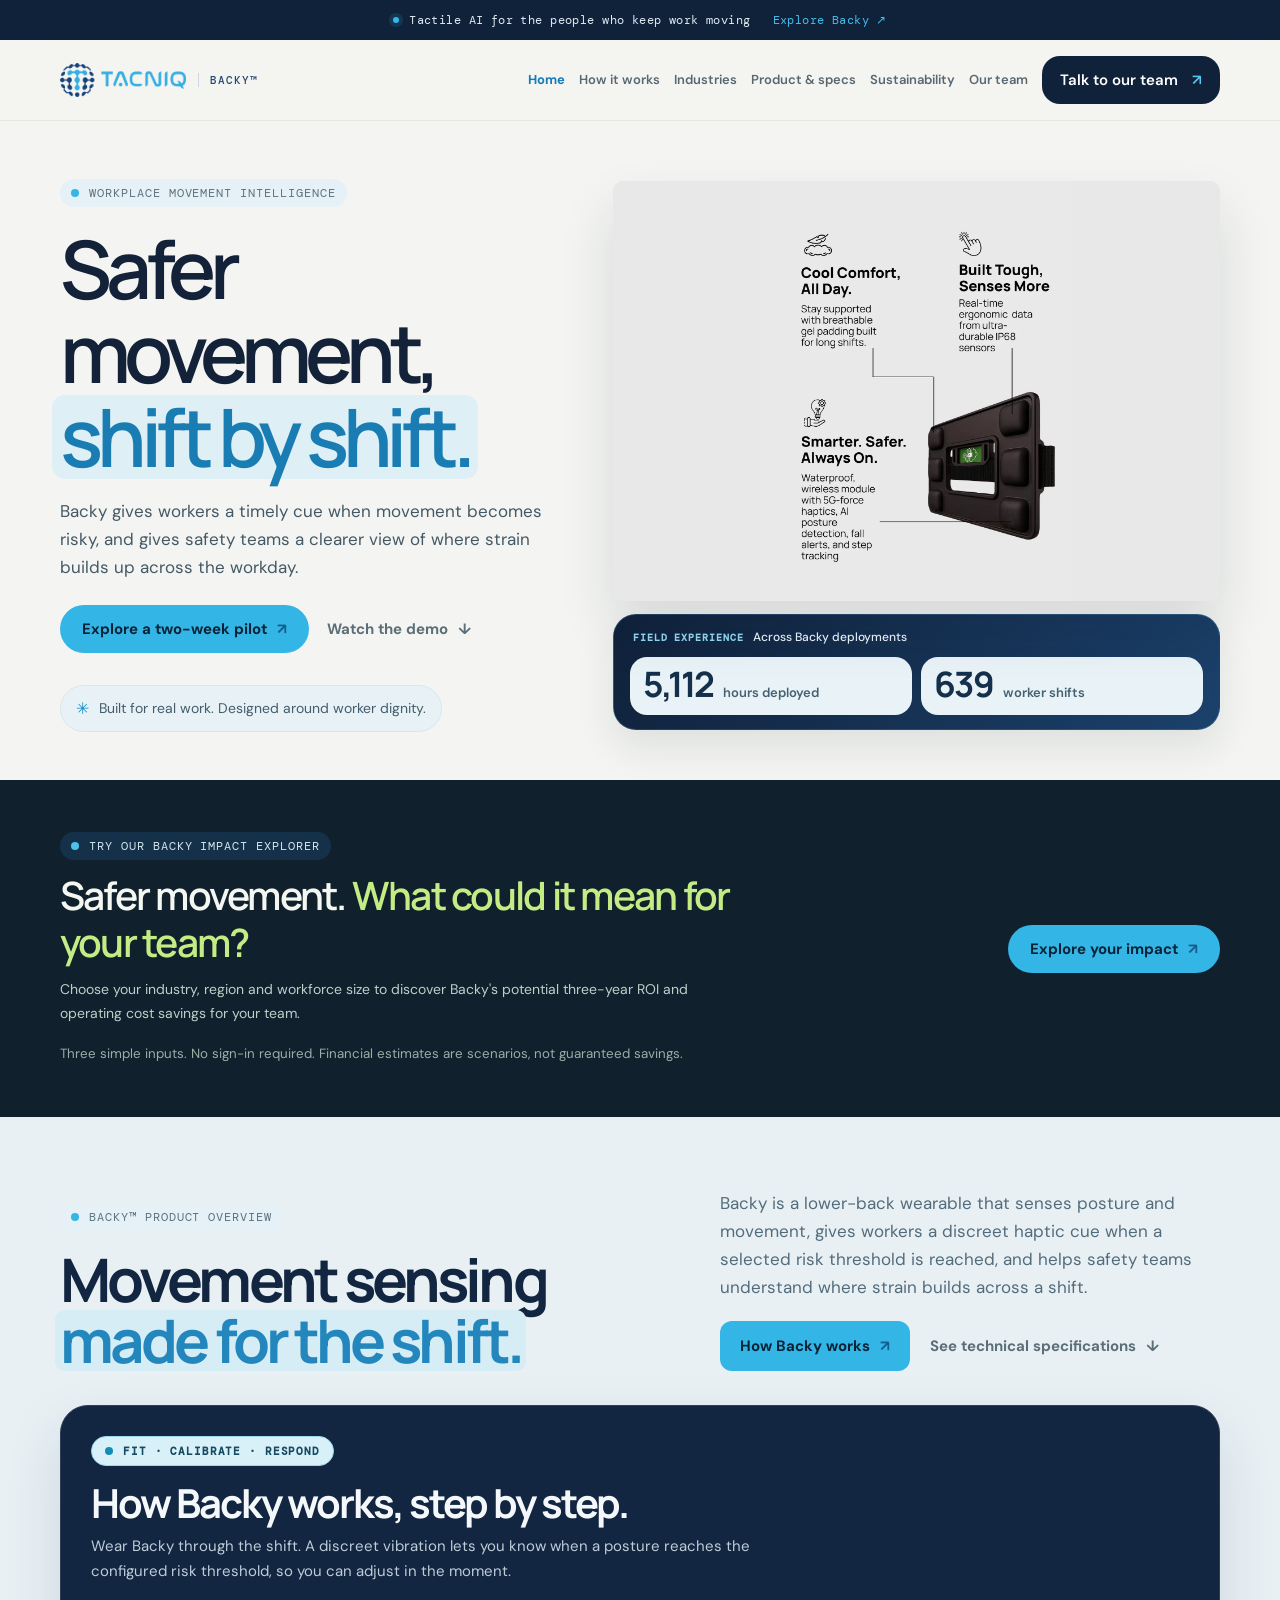
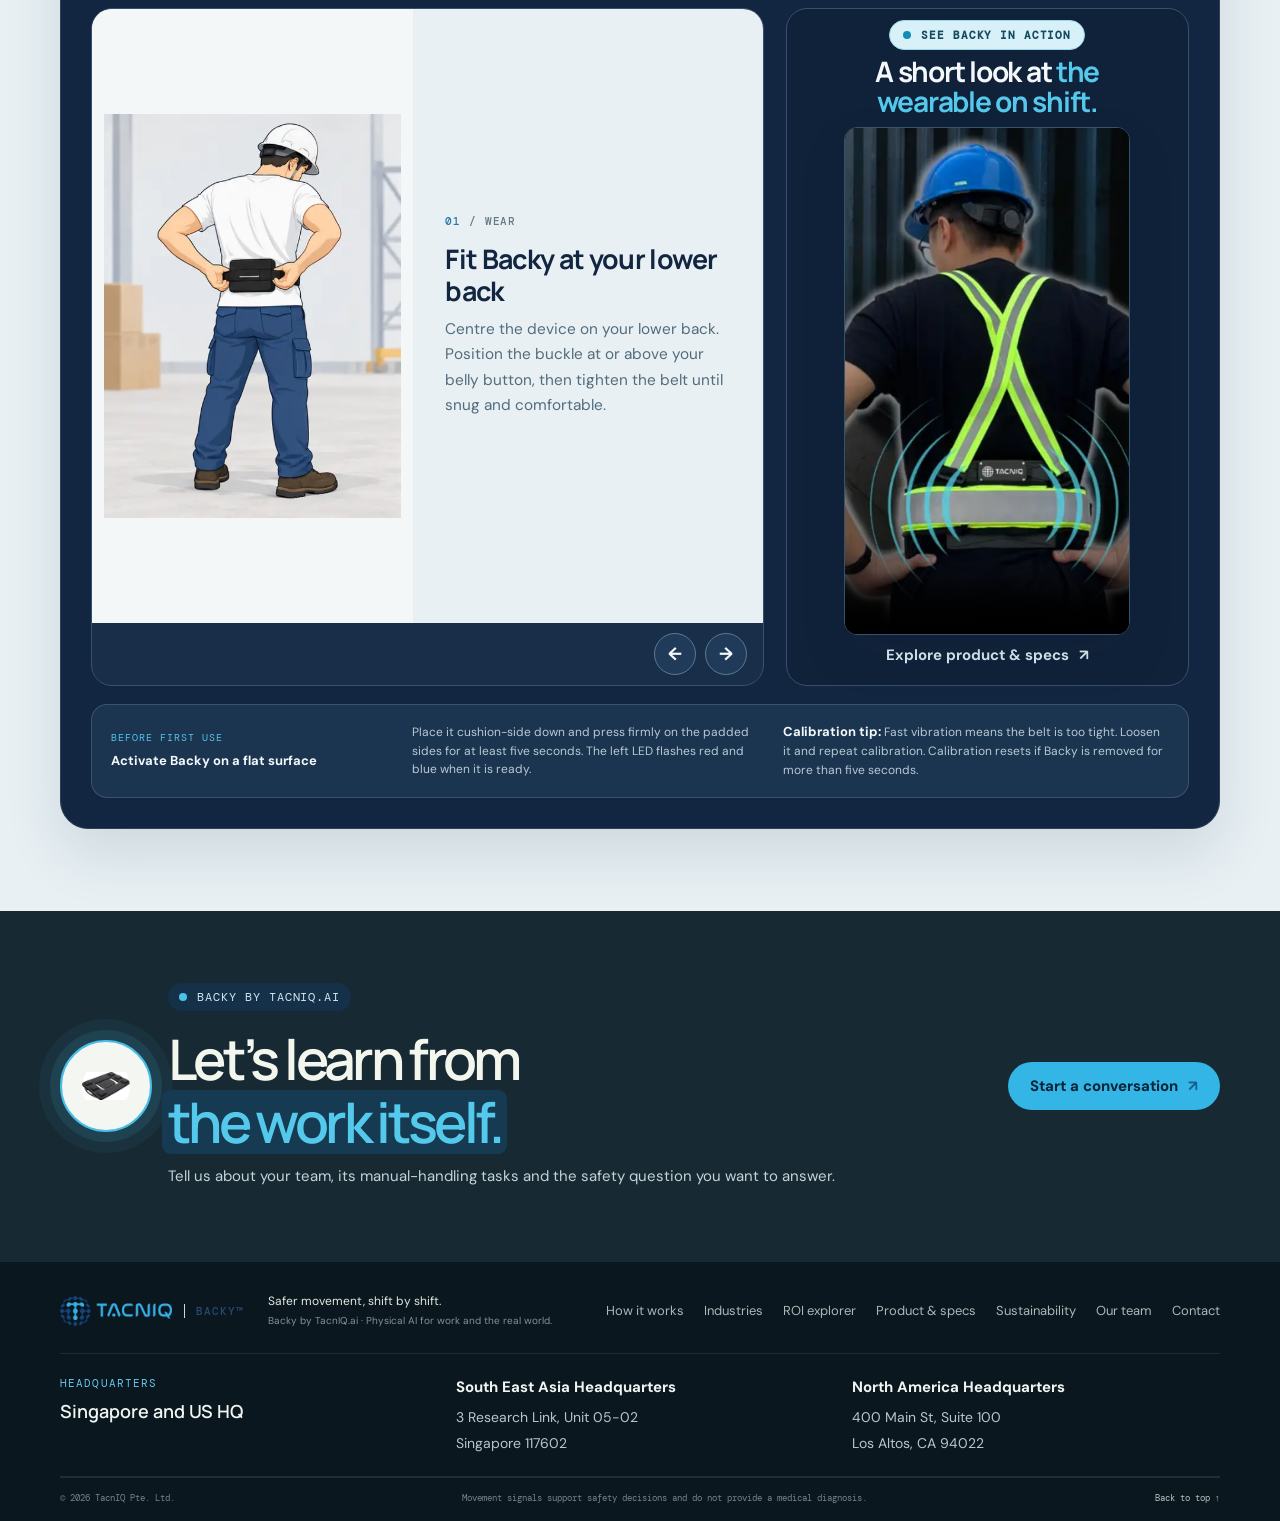
==== commit 2eaf057a: "Make homepage Backy ROI invitation short, engaging and consistent with new three-input explorer" ====
--- a/index.html
+++ b/index.html
@@ -32,7 +32,7 @@
       </div>
     </section>
 
-<section class="roi-home-cta" aria-label="Backy business impact calculator"><div class="container roi-home-cta-inner"><div><div class="eyebrow eyebrow-light"><span class="eyebrow-line"></span> TRY OUR BACKY IMPACT EXPLORER</div><h2>Safer movement. <em>What could it mean for your team?</em></h2><p>Choose an industry, select a country or region, and enter your employee count to see Backy's reported posture improvements alongside published safety statistics and an illustrative three-year business case.</p><small>Three simple inputs. No sign-in required. Financial estimates are scenarios, not guaranteed savings.</small></div><a href="roi-industries.html" class="button button-lime">Explore your impact <span aria-hidden="true">↗</span></a></div></section>
+<section class="roi-home-cta" aria-label="Backy business impact calculator"><div class="container roi-home-cta-inner"><div><div class="eyebrow eyebrow-light"><span class="eyebrow-line"></span> TRY OUR BACKY IMPACT EXPLORER</div><h2>Safer movement. <em>What could it mean for your team?</em></h2><p>Choose your industry, region and workforce size to discover Backy's potential three-year ROI and operating cost savings for your team.</p><small>Three simple inputs. No sign-in required. Financial estimates are scenarios, not guaranteed savings.</small></div><a href="roi-industries.html" class="button button-lime">Explore your impact <span aria-hidden="true">↗</span></a></div></section>
 
 <section class="movement-overview" id="backy-overview">
 <div class="container">
